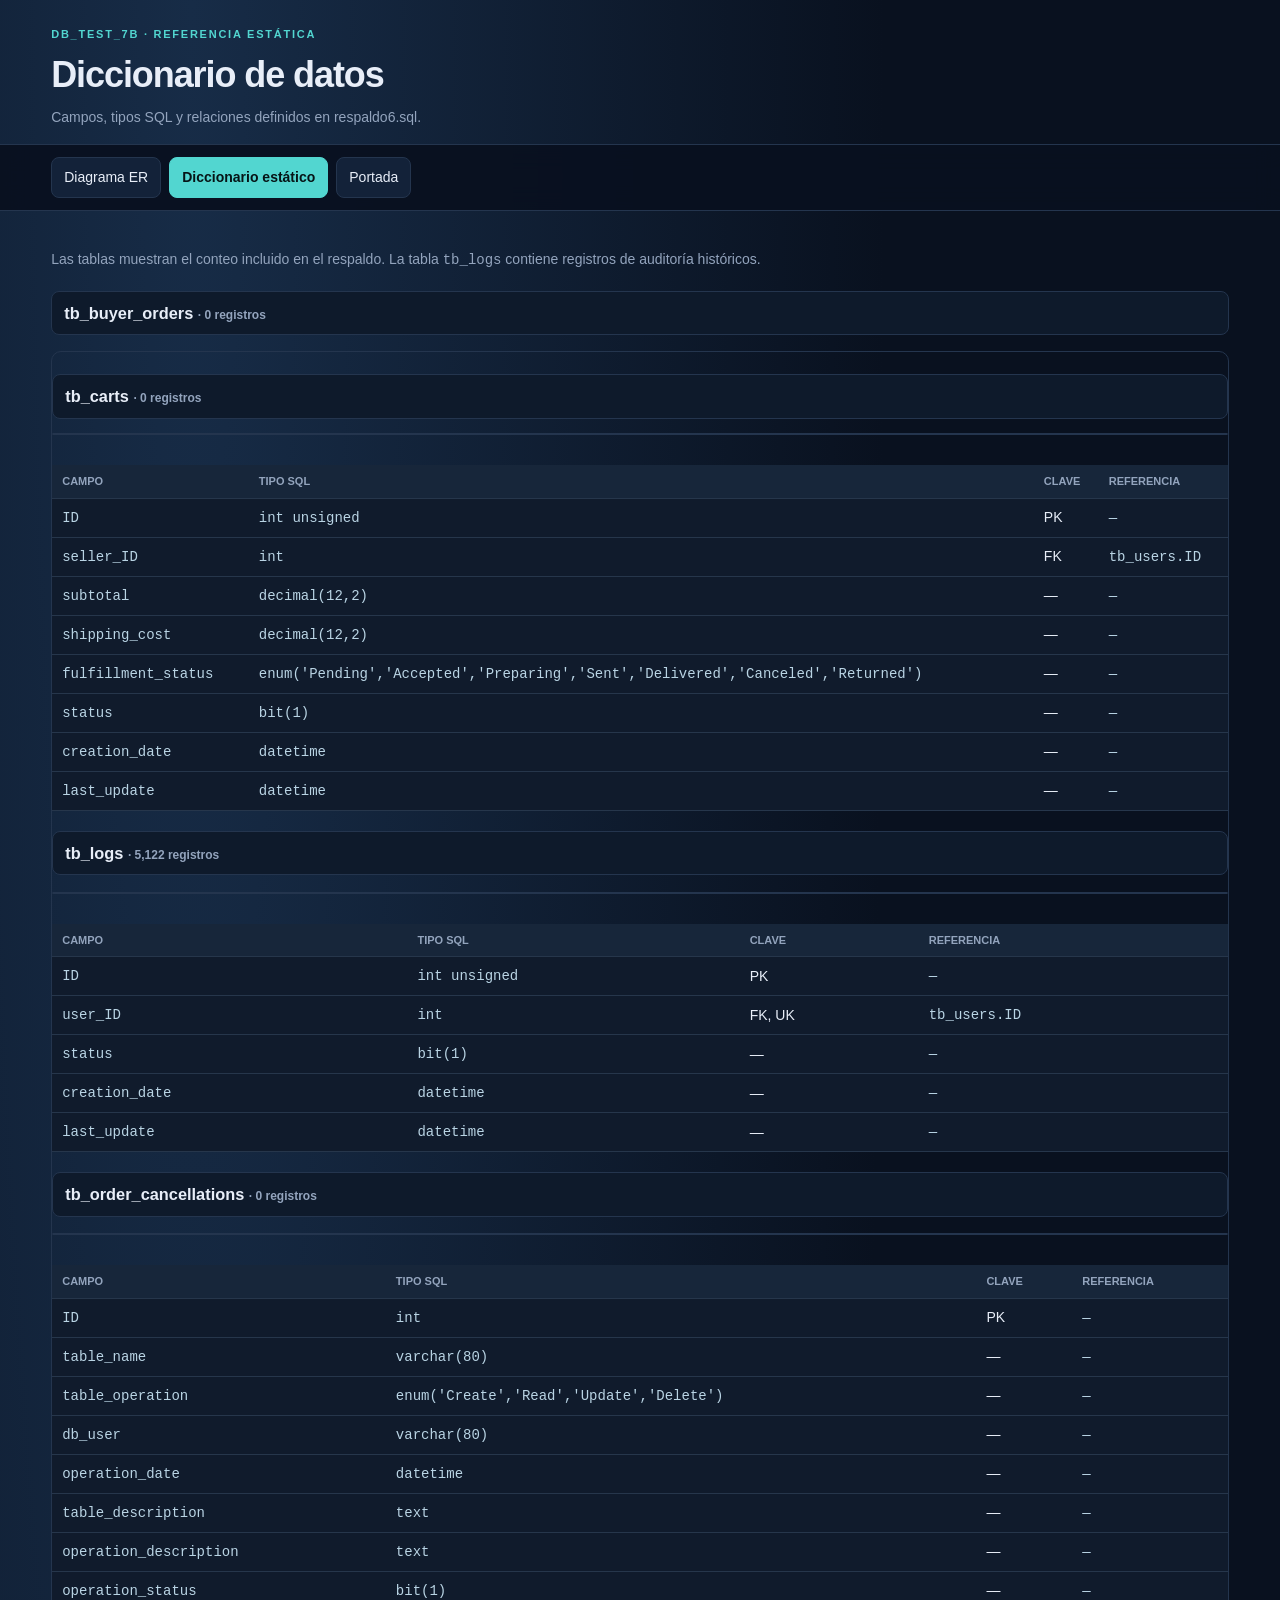
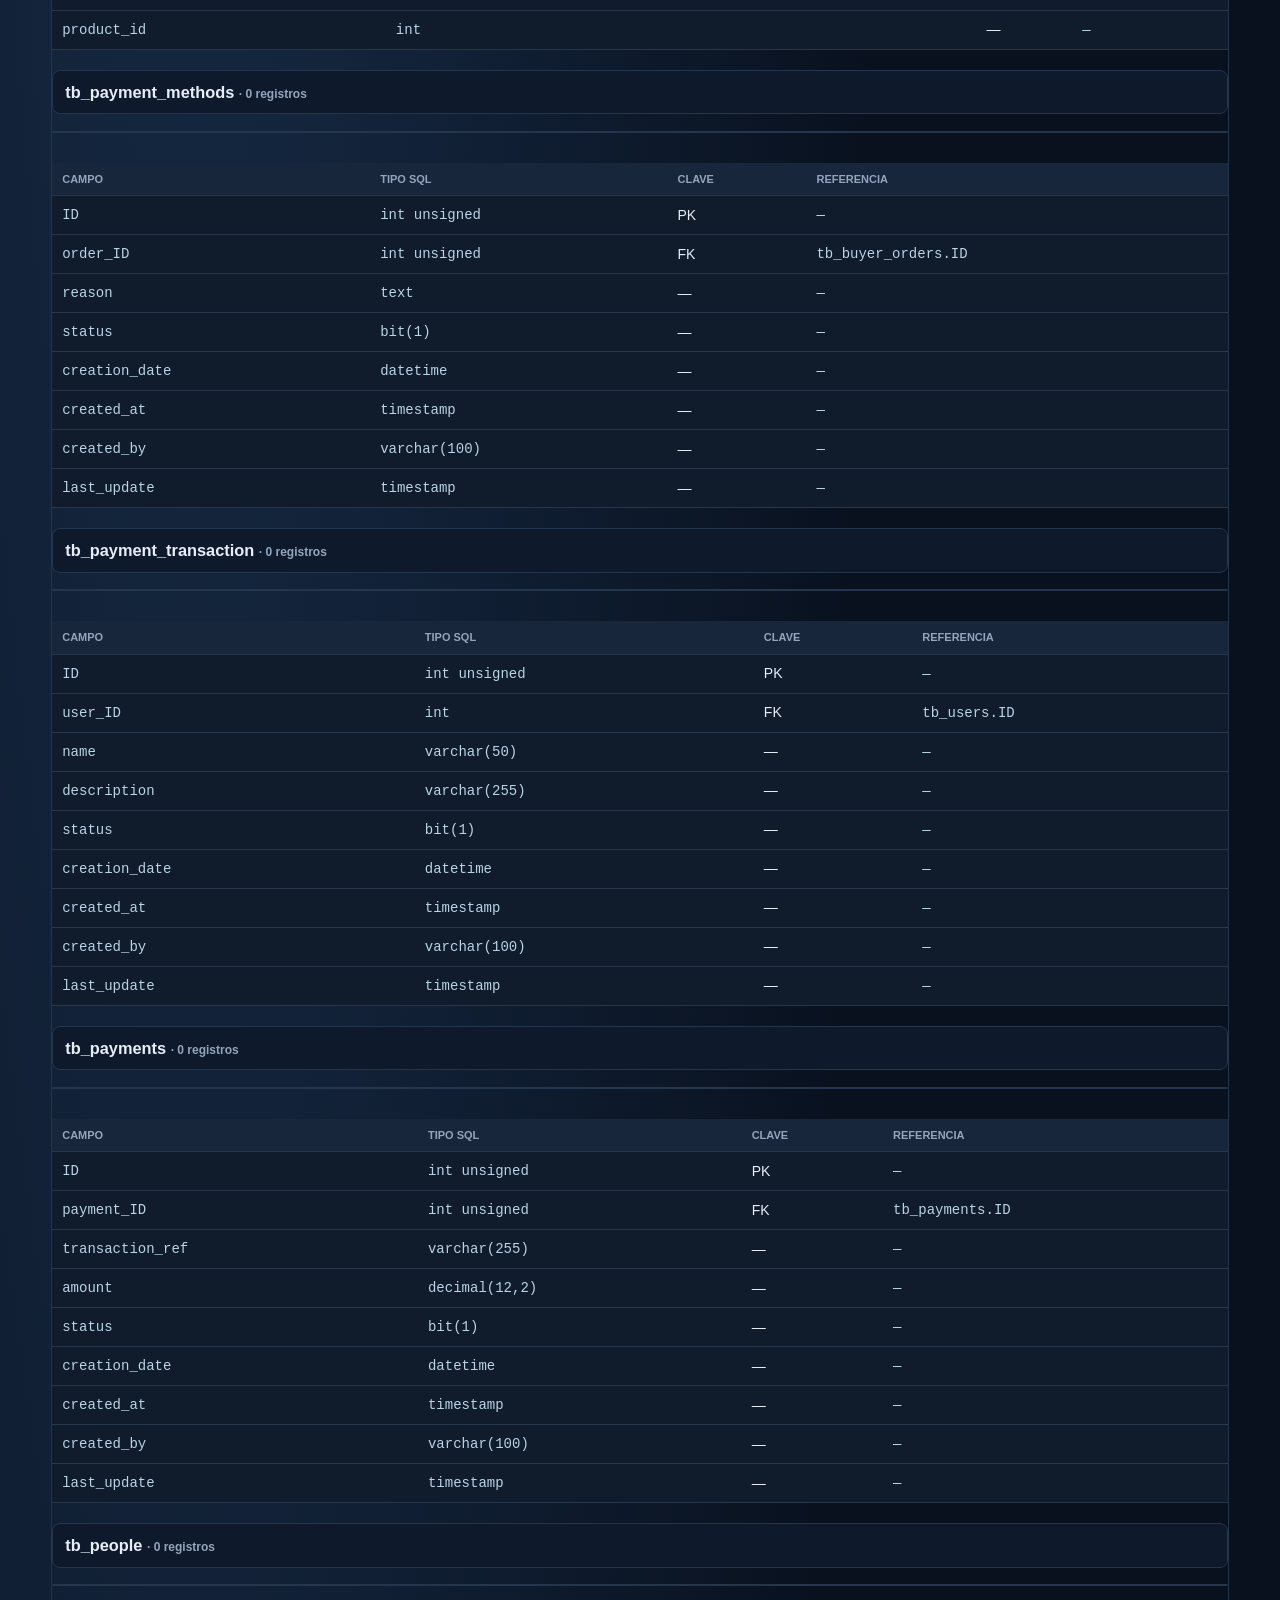
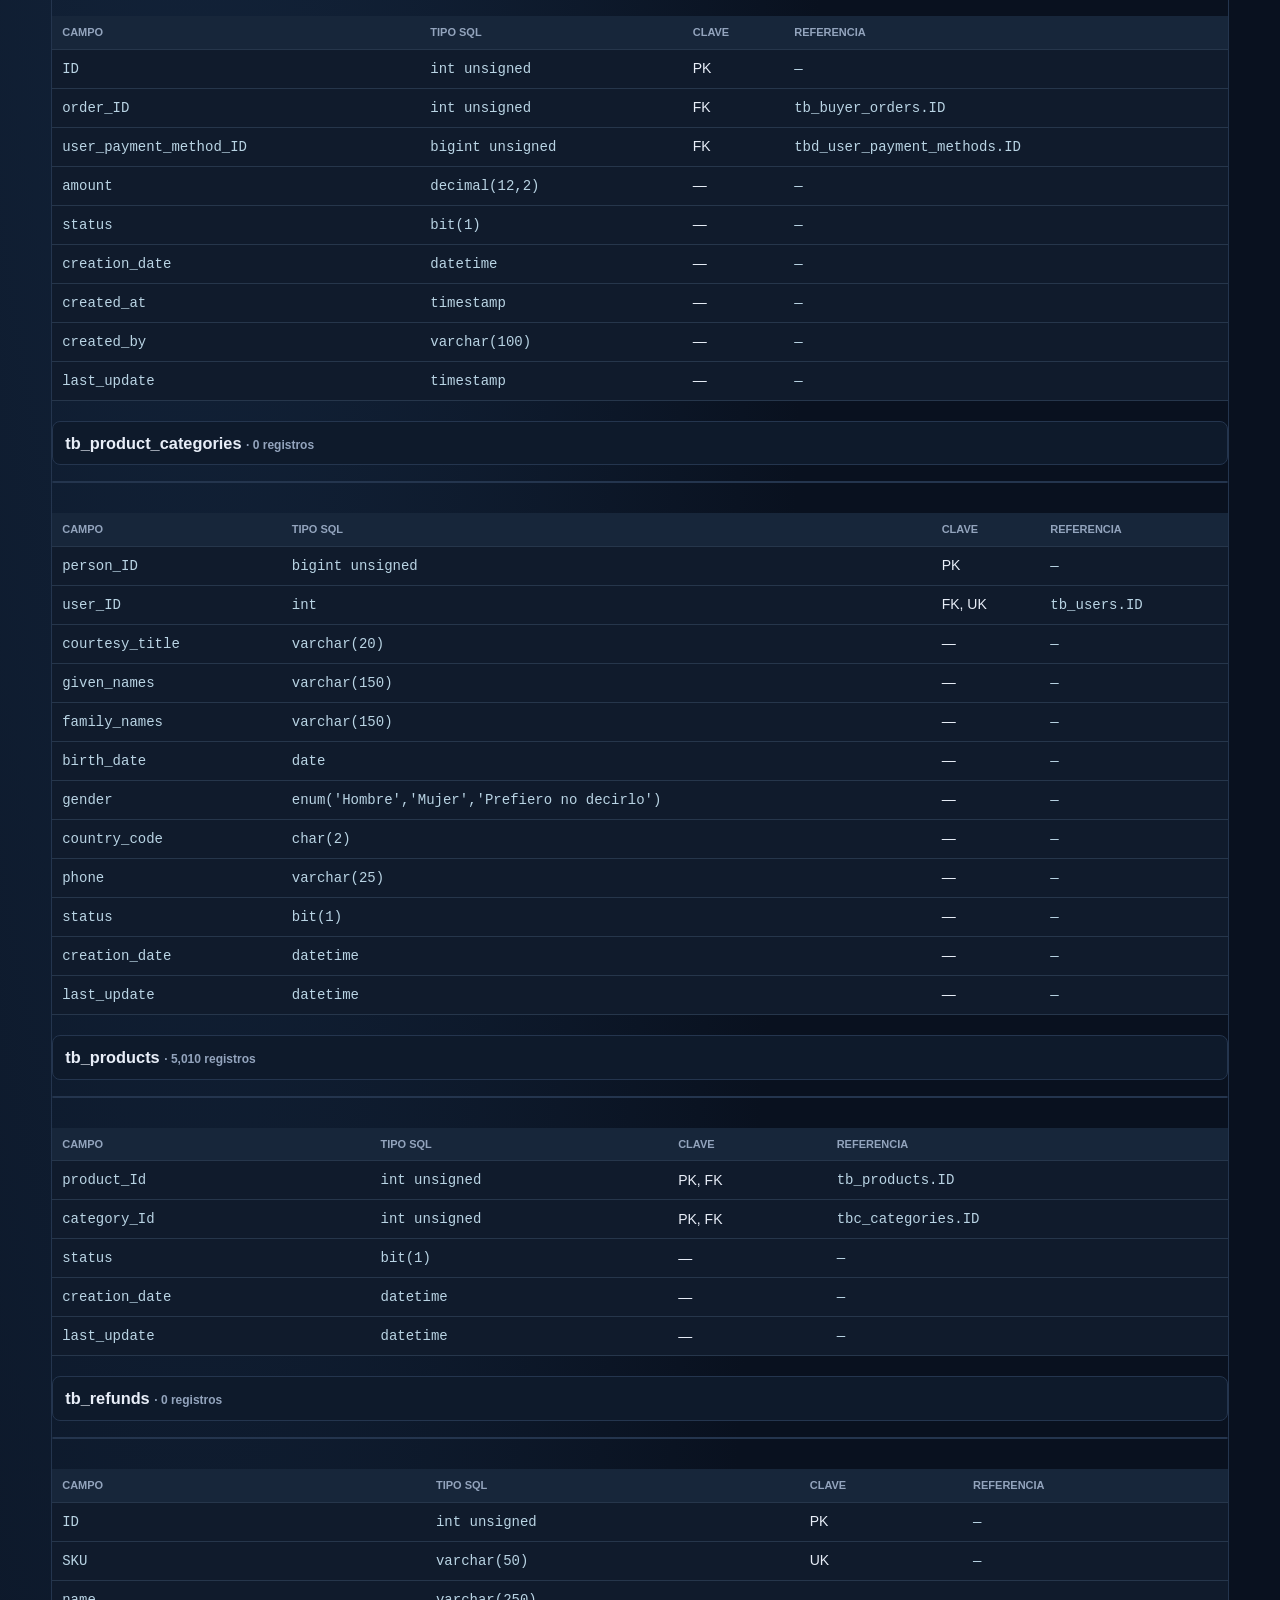
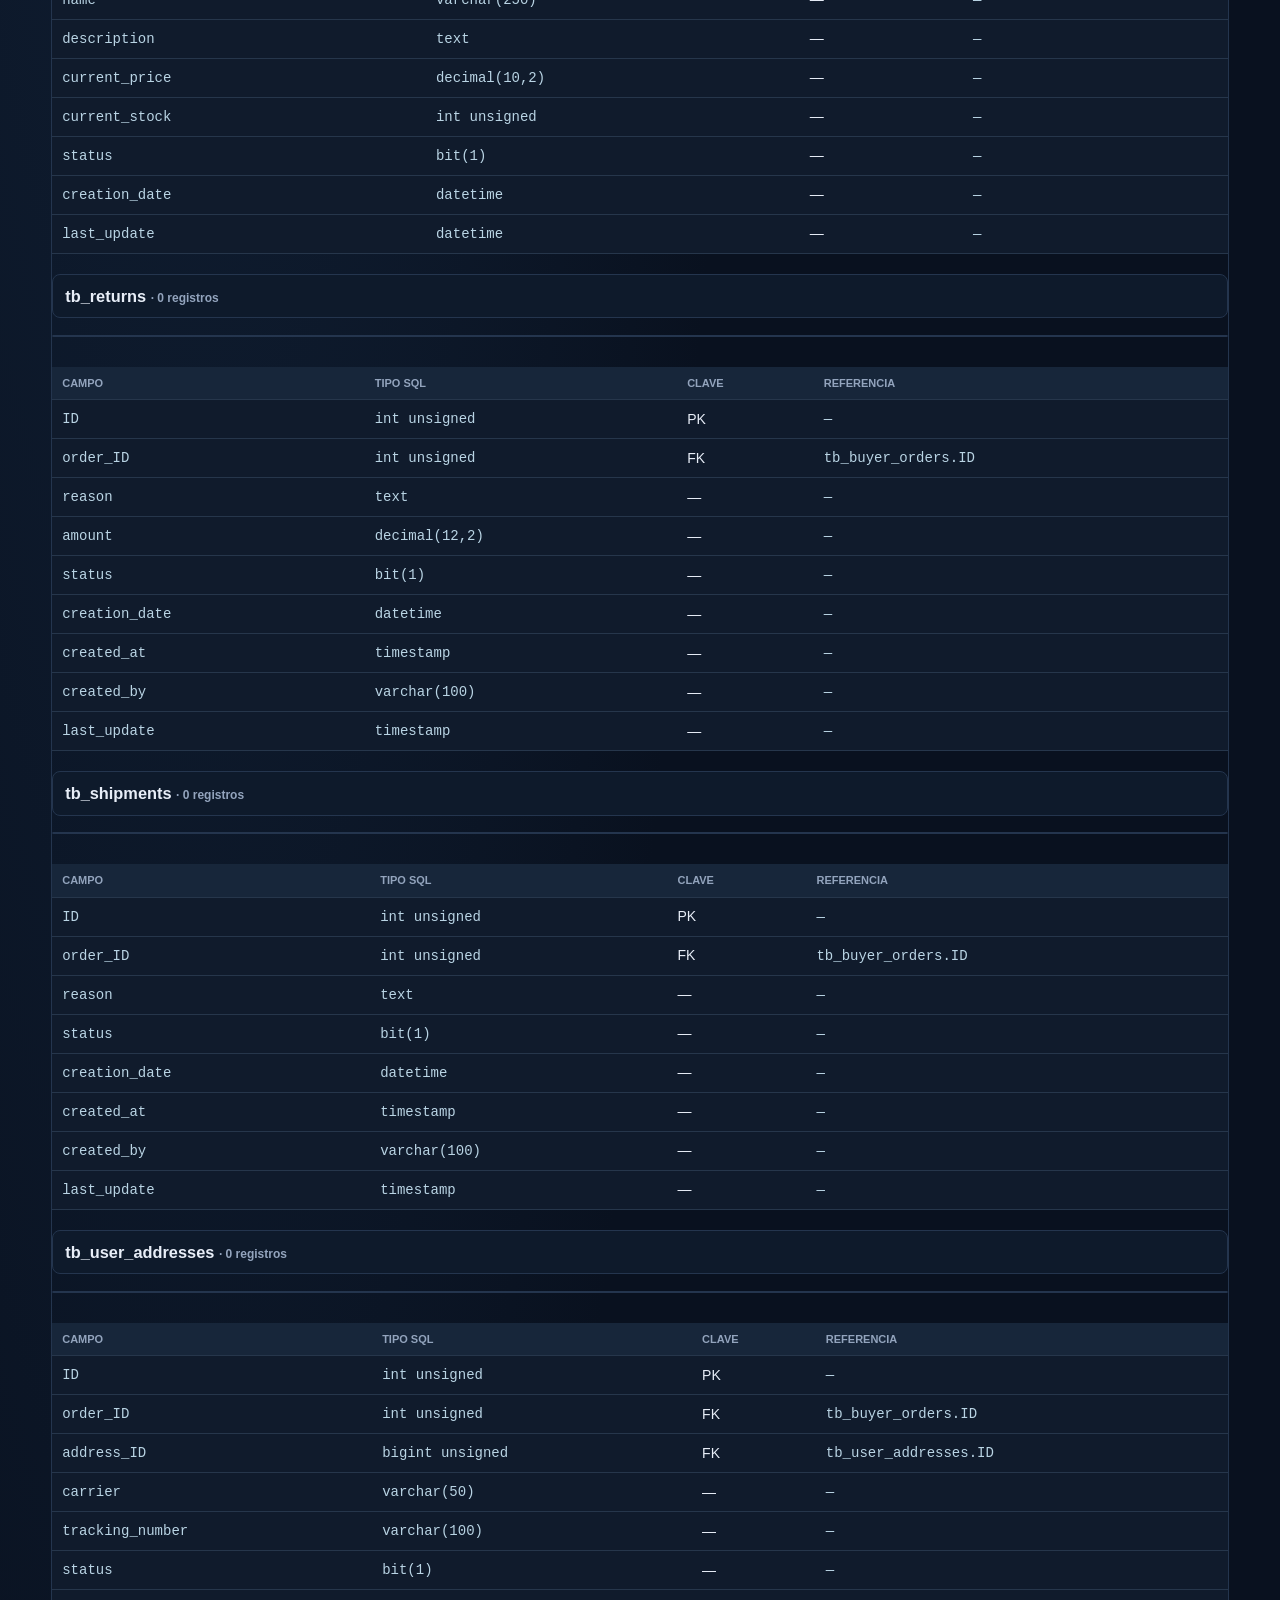
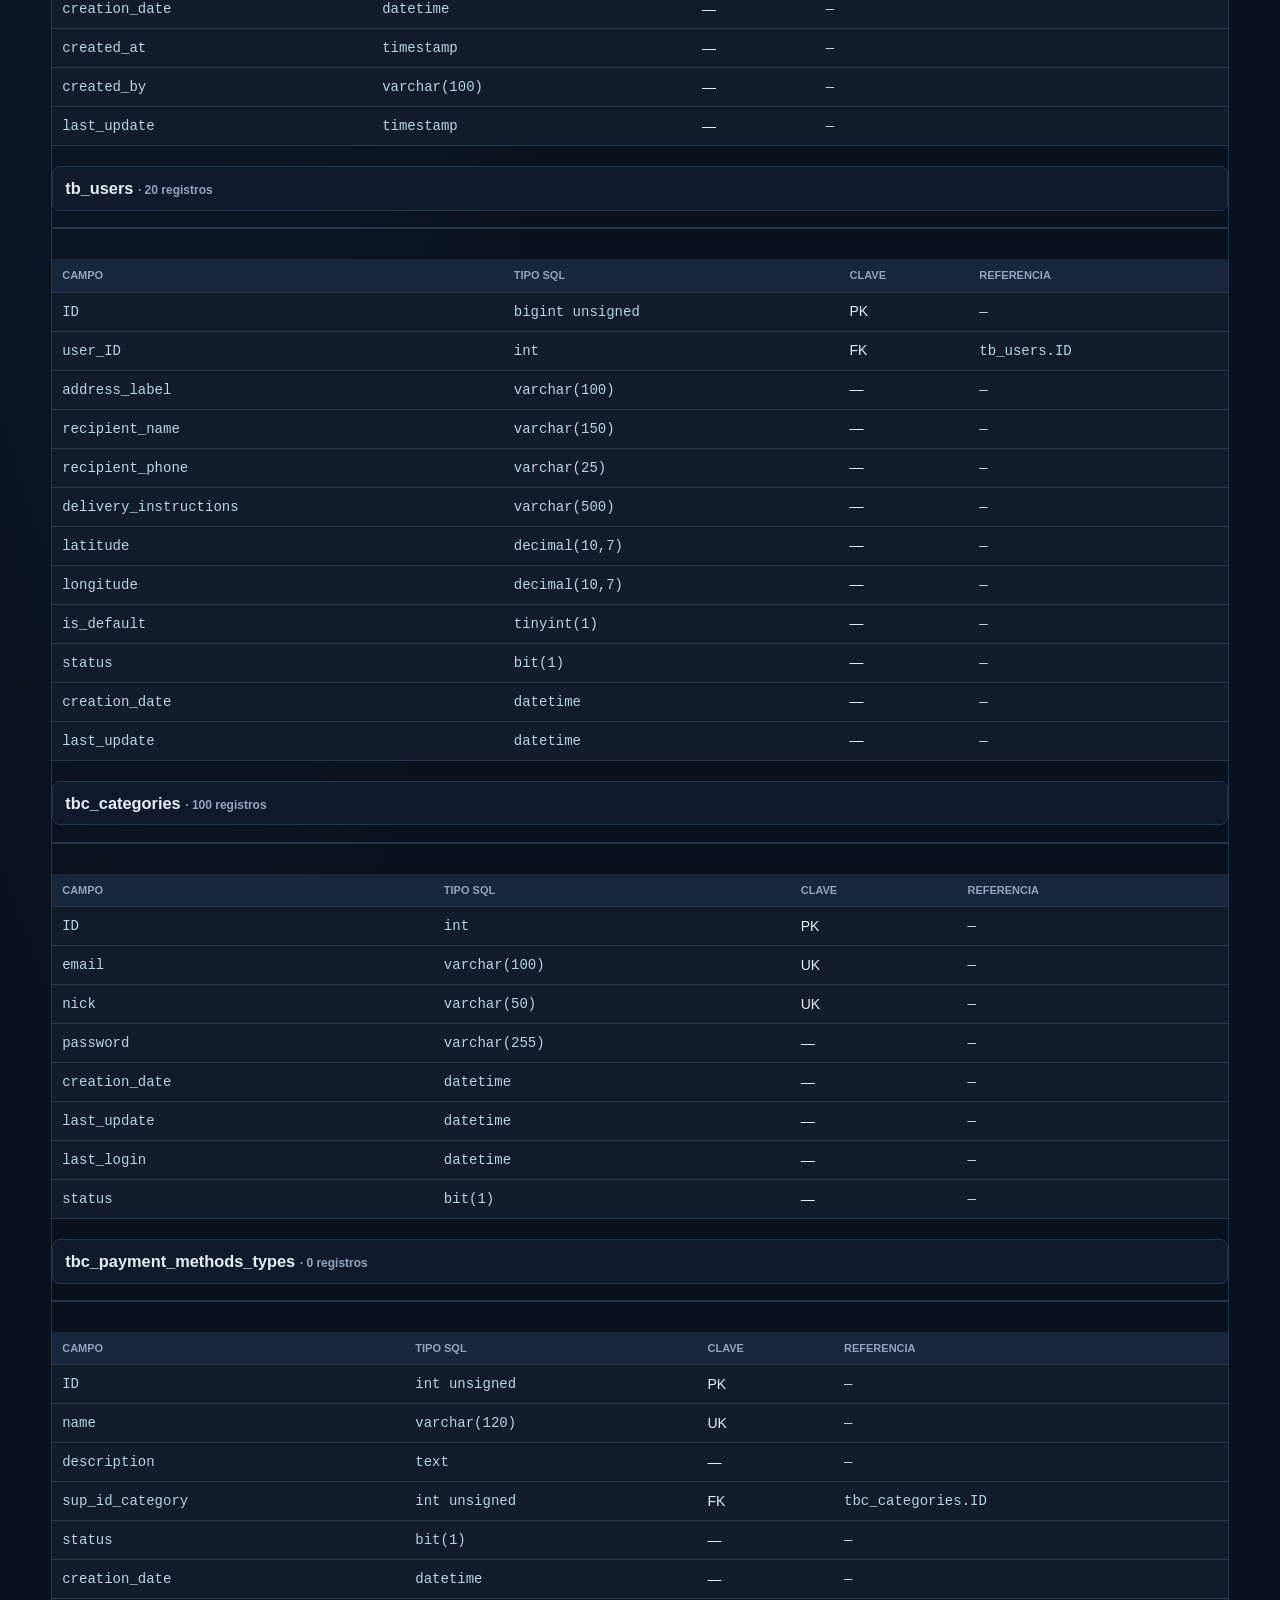
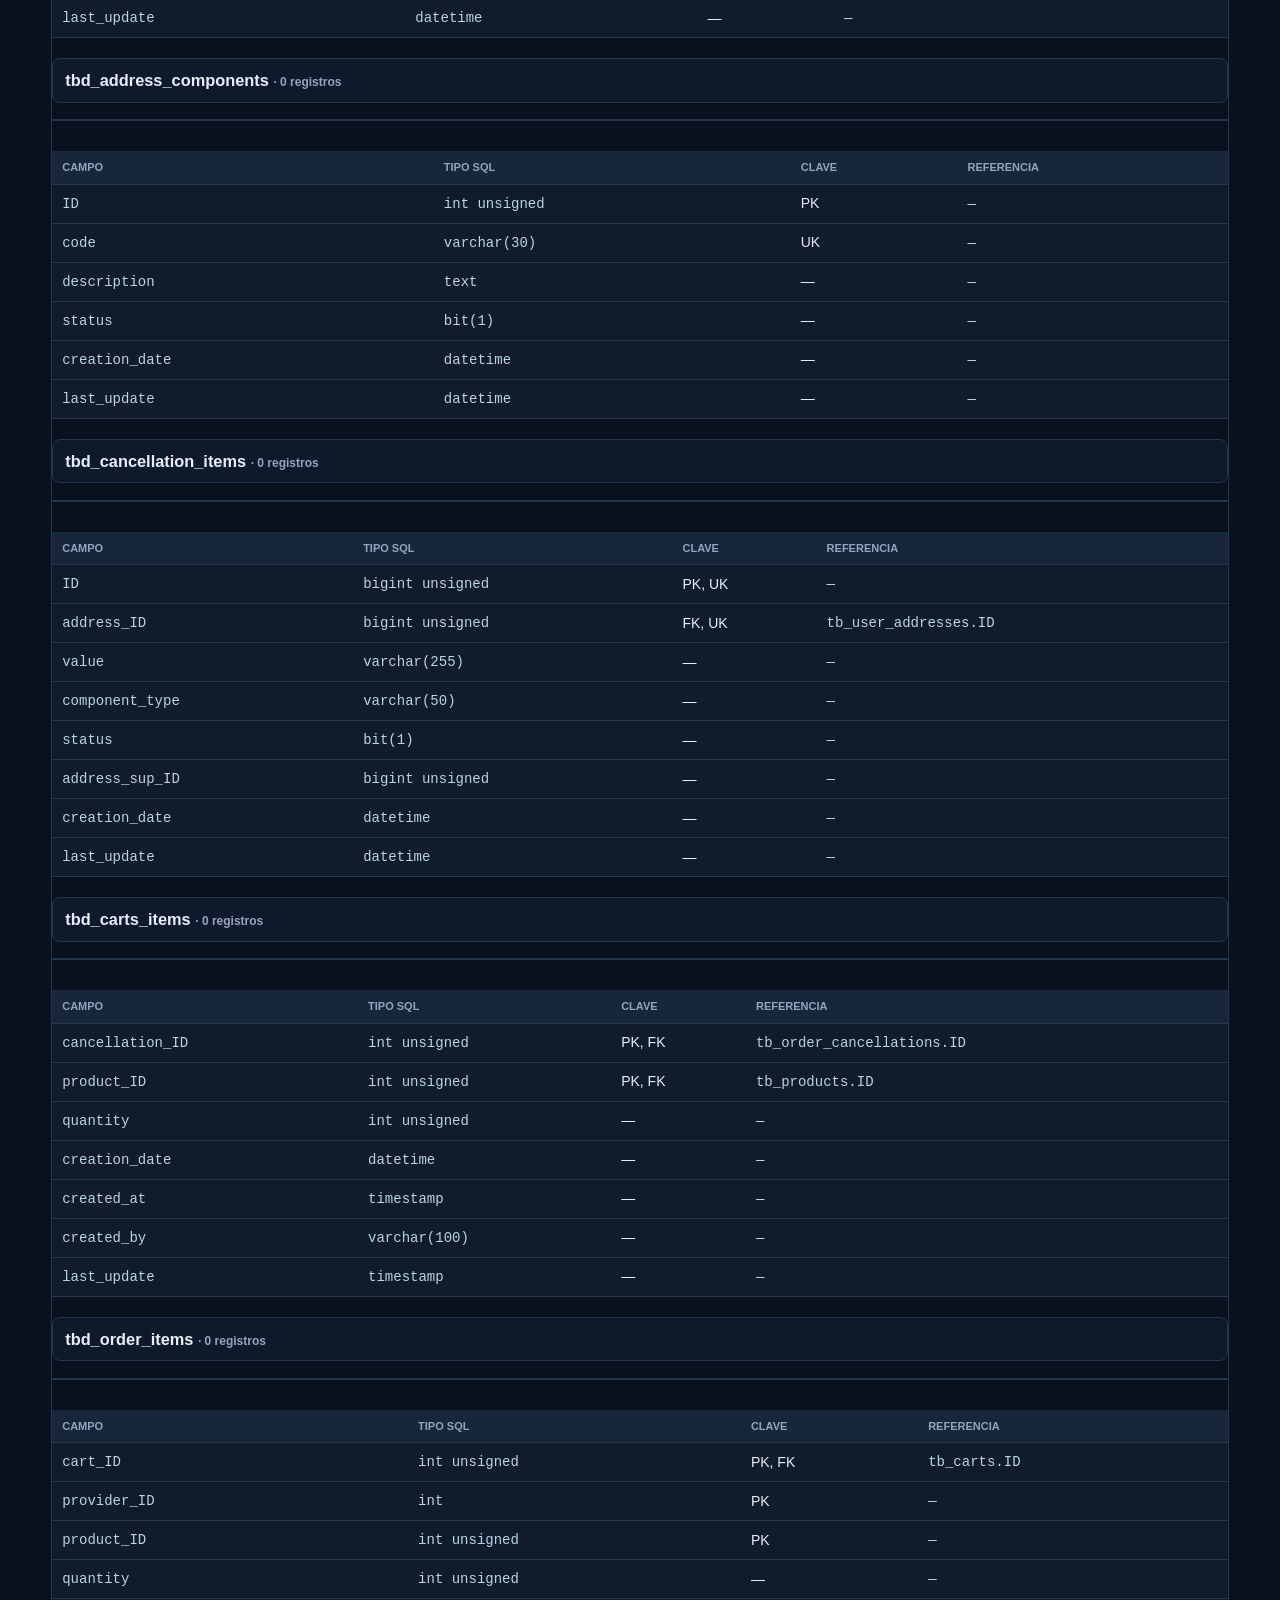
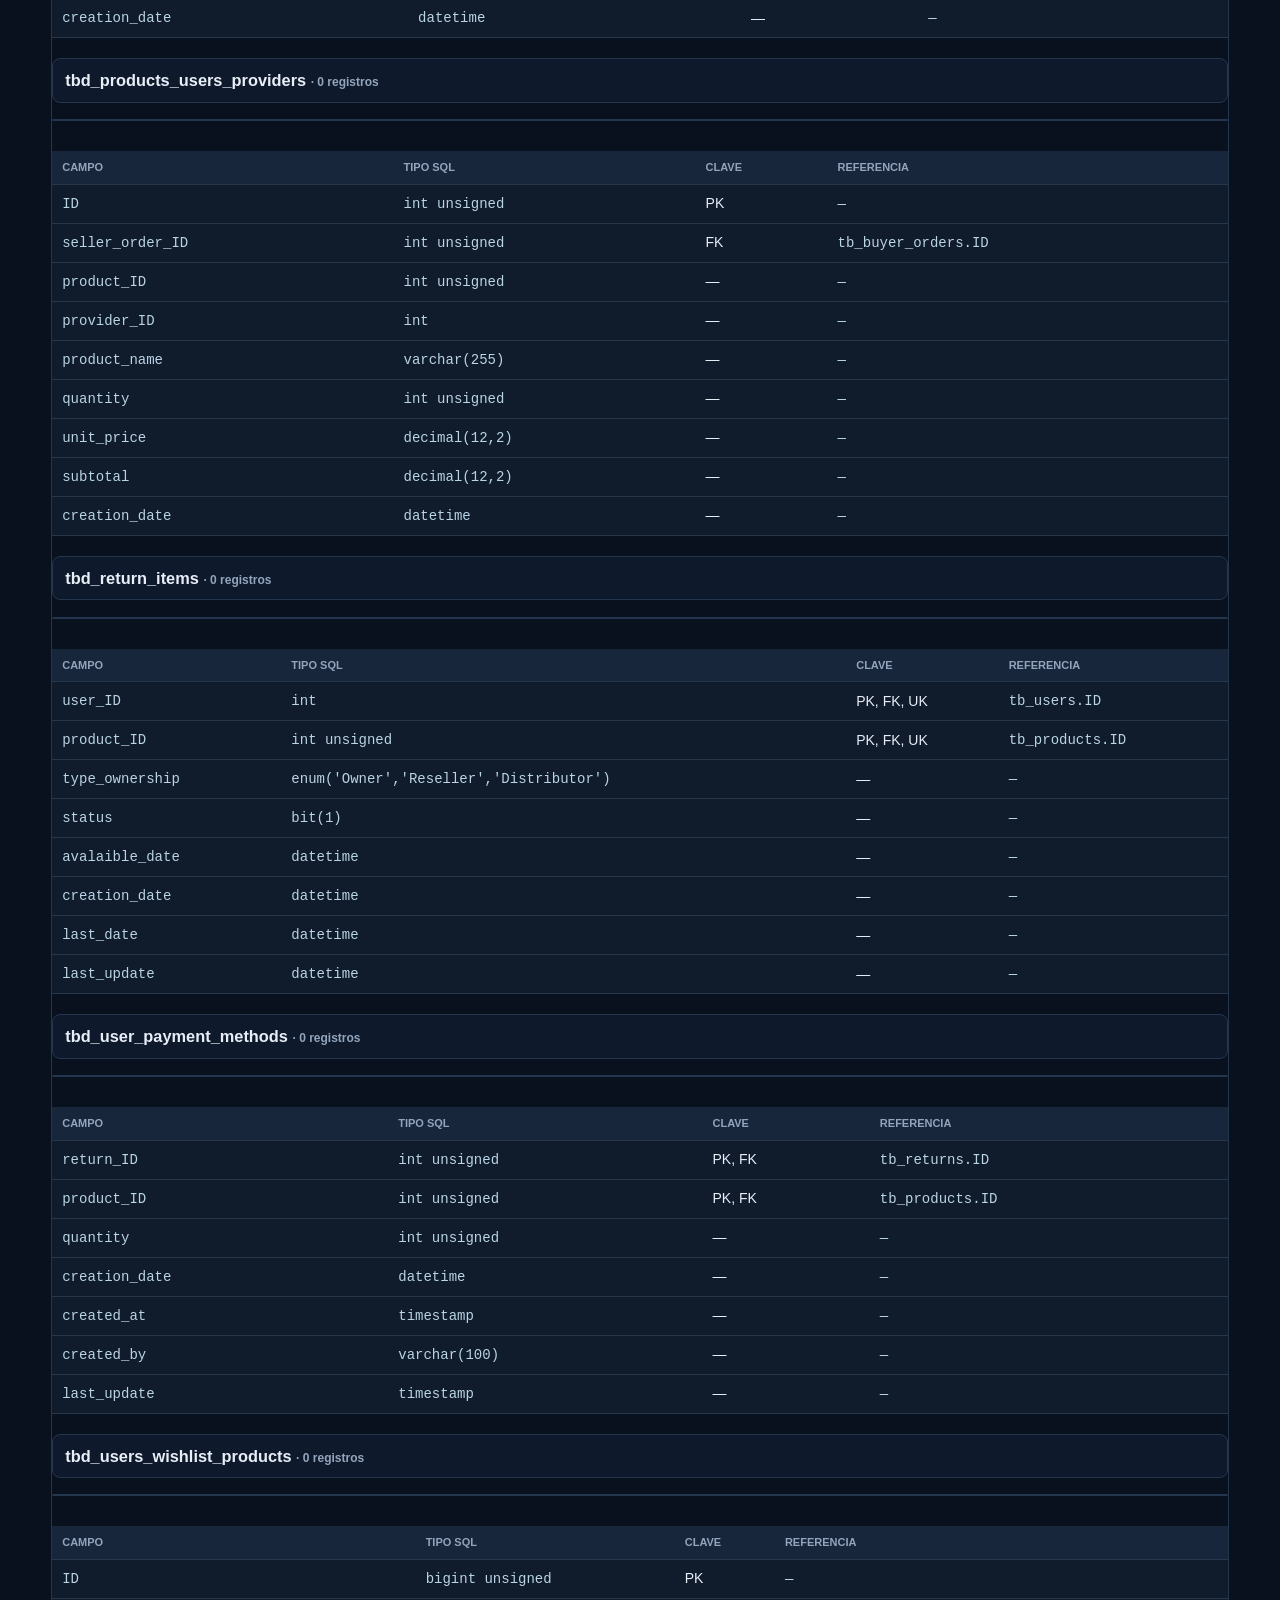
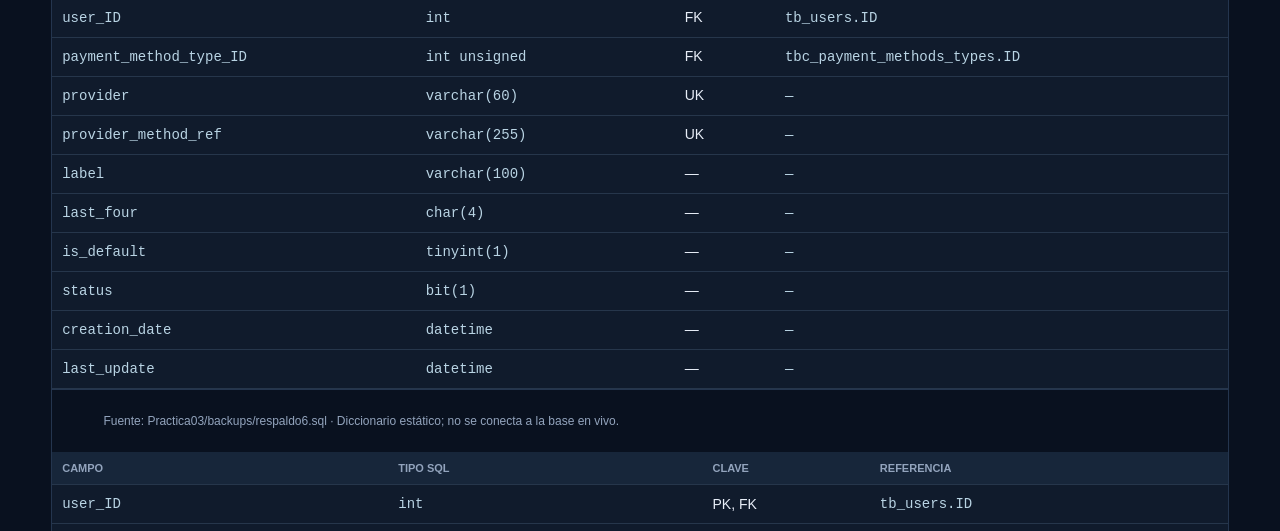
==== Practica03/diagrama/diccionario/index.html @ 6f722c95 "Update Actualizacion de la practica con la creacion del diagrama entidad relacion y el diccionario d" ====
<!doctype html><html lang="es"><head><meta charset="utf-8"><meta name="viewport" content="width=device-width,initial-scale=1"><title>Diccionario de datos · db_test_7b</title><link rel="stylesheet" href="../assets/css/main.css"></head><body><header class="top"><div class="eyebrow">db_test_7b · Referencia estática</div><h1>Diccionario de datos</h1><div class="subtitle">Campos, tipos SQL y relaciones definidos en respaldo6.sql.</div></header><nav class="bar"><a href="../erd/">Diagrama ER</a><a class="selected" href="./">Diccionario estático</a><a href="../">Portada</a></nav><main class="dictionary"><p>Las tablas muestran el conteo incluido en el respaldo. La tabla <code>tb_logs</code> contiene registros de auditoría históricos.</p><section class="group" id="tb_buyer_orders"><h3>tb_buyer_orders <span class="hint">· 0 registros</span></h3><div class="tablewrap"><table><thead><tr><th>Campo</th><th>Tipo SQL</th><th>Clave</th><th>Referencia</th></tr></thead><tbody><tr><td><code>ID</code></td><td><code>int unsigned</code></td><td>PK</td><td><code>—</code></td></tr> <tr><td><code>seller_ID</code></td><td><code>int</code></td><td>FK</td><td><code>tb_users.ID</code></td></tr> <tr><td><code>subtotal</code></td><td><code>decimal(12,2)</code></td><td>—</td><td><code>—</code></td></tr> <tr><td><code>shipping_cost</code></td><td><code>decimal(12,2)</code></td><td>—</td><td><code>—</code></td></tr> <tr><td><code>fulfillment_status</code></td><td><code>enum(&#39;Pending&#39;,&#39;Accepted&#39;,&#39;Preparing&#39;,&#39;Sent&#39;,&#39;Delivered&#39;,&#39;Canceled&#39;,&#39;Returned&#39;)</code></td><td>—</td><td><code>—</code></td></tr> <tr><td><code>status</code></td><td><code>bit(1)</code></td><td>—</td><td><code>—</code></td></tr> <tr><td><code>creation_date</code></td><td><code>datetime</code></td><td>—</td><td><code>—</code></td></tr> <tr><td><code>last_update</code></td><td><code>datetime</code></td><td>—</td><td><code>—</code></td></tr>
<section class="group" id="tb_carts"><h3>tb_carts <span class="hint">· 0 registros</span></h3><div class="tablewrap"><table><thead><tr><th>Campo</th><th>Tipo SQL</th><th>Clave</th><th>Referencia</th></tr></thead><tbody><tr><td><code>ID</code></td><td><code>int unsigned</code></td><td>PK</td><td><code>—</code></td></tr> <tr><td><code>user_ID</code></td><td><code>int</code></td><td>FK, UK</td><td><code>tb_users.ID</code></td></tr> <tr><td><code>status</code></td><td><code>bit(1)</code></td><td>—</td><td><code>—</code></td></tr> <tr><td><code>creation_date</code></td><td><code>datetime</code></td><td>—</td><td><code>—</code></td></tr> <tr><td><code>last_update</code></td><td><code>datetime</code></td><td>—</td><td><code>—</code></td></tr>
<section class="group" id="tb_logs"><h3>tb_logs <span class="hint">· 5,122 registros</span></h3><div class="tablewrap"><table><thead><tr><th>Campo</th><th>Tipo SQL</th><th>Clave</th><th>Referencia</th></tr></thead><tbody><tr><td><code>ID</code></td><td><code>int</code></td><td>PK</td><td><code>—</code></td></tr> <tr><td><code>table_name</code></td><td><code>varchar(80)</code></td><td>—</td><td><code>—</code></td></tr> <tr><td><code>table_operation</code></td><td><code>enum(&#39;Create&#39;,&#39;Read&#39;,&#39;Update&#39;,&#39;Delete&#39;)</code></td><td>—</td><td><code>—</code></td></tr> <tr><td><code>db_user</code></td><td><code>varchar(80)</code></td><td>—</td><td><code>—</code></td></tr> <tr><td><code>operation_date</code></td><td><code>datetime</code></td><td>—</td><td><code>—</code></td></tr> <tr><td><code>table_description</code></td><td><code>text</code></td><td>—</td><td><code>—</code></td></tr> <tr><td><code>operation_description</code></td><td><code>text</code></td><td>—</td><td><code>—</code></td></tr> <tr><td><code>operation_status</code></td><td><code>bit(1)</code></td><td>—</td><td><code>—</code></td></tr> <tr><td><code>product_id</code></td><td><code>int</code></td><td>—</td><td><code>—</code></td></tr>
<section class="group" id="tb_order_cancellations"><h3>tb_order_cancellations <span class="hint">· 0 registros</span></h3><div class="tablewrap"><table><thead><tr><th>Campo</th><th>Tipo SQL</th><th>Clave</th><th>Referencia</th></tr></thead><tbody><tr><td><code>ID</code></td><td><code>int unsigned</code></td><td>PK</td><td><code>—</code></td></tr> <tr><td><code>order_ID</code></td><td><code>int unsigned</code></td><td>FK</td><td><code>tb_buyer_orders.ID</code></td></tr> <tr><td><code>reason</code></td><td><code>text</code></td><td>—</td><td><code>—</code></td></tr> <tr><td><code>status</code></td><td><code>bit(1)</code></td><td>—</td><td><code>—</code></td></tr> <tr><td><code>creation_date</code></td><td><code>datetime</code></td><td>—</td><td><code>—</code></td></tr> <tr><td><code>created_at</code></td><td><code>timestamp</code></td><td>—</td><td><code>—</code></td></tr> <tr><td><code>created_by</code></td><td><code>varchar(100)</code></td><td>—</td><td><code>—</code></td></tr> <tr><td><code>last_update</code></td><td><code>timestamp</code></td><td>—</td><td><code>—</code></td></tr>
<section class="group" id="tb_payment_methods"><h3>tb_payment_methods <span class="hint">· 0 registros</span></h3><div class="tablewrap"><table><thead><tr><th>Campo</th><th>Tipo SQL</th><th>Clave</th><th>Referencia</th></tr></thead><tbody><tr><td><code>ID</code></td><td><code>int unsigned</code></td><td>PK</td><td><code>—</code></td></tr> <tr><td><code>user_ID</code></td><td><code>int</code></td><td>FK</td><td><code>tb_users.ID</code></td></tr> <tr><td><code>name</code></td><td><code>varchar(50)</code></td><td>—</td><td><code>—</code></td></tr> <tr><td><code>description</code></td><td><code>varchar(255)</code></td><td>—</td><td><code>—</code></td></tr> <tr><td><code>status</code></td><td><code>bit(1)</code></td><td>—</td><td><code>—</code></td></tr> <tr><td><code>creation_date</code></td><td><code>datetime</code></td><td>—</td><td><code>—</code></td></tr> <tr><td><code>created_at</code></td><td><code>timestamp</code></td><td>—</td><td><code>—</code></td></tr> <tr><td><code>created_by</code></td><td><code>varchar(100)</code></td><td>—</td><td><code>—</code></td></tr> <tr><td><code>last_update</code></td><td><code>timestamp</code></td><td>—</td><td><code>—</code></td></tr>
<section class="group" id="tb_payment_transaction"><h3>tb_payment_transaction <span class="hint">· 0 registros</span></h3><div class="tablewrap"><table><thead><tr><th>Campo</th><th>Tipo SQL</th><th>Clave</th><th>Referencia</th></tr></thead><tbody><tr><td><code>ID</code></td><td><code>int unsigned</code></td><td>PK</td><td><code>—</code></td></tr> <tr><td><code>payment_ID</code></td><td><code>int unsigned</code></td><td>FK</td><td><code>tb_payments.ID</code></td></tr> <tr><td><code>transaction_ref</code></td><td><code>varchar(255)</code></td><td>—</td><td><code>—</code></td></tr> <tr><td><code>amount</code></td><td><code>decimal(12,2)</code></td><td>—</td><td><code>—</code></td></tr> <tr><td><code>status</code></td><td><code>bit(1)</code></td><td>—</td><td><code>—</code></td></tr> <tr><td><code>creation_date</code></td><td><code>datetime</code></td><td>—</td><td><code>—</code></td></tr> <tr><td><code>created_at</code></td><td><code>timestamp</code></td><td>—</td><td><code>—</code></td></tr> <tr><td><code>created_by</code></td><td><code>varchar(100)</code></td><td>—</td><td><code>—</code></td></tr> <tr><td><code>last_update</code></td><td><code>timestamp</code></td><td>—</td><td><code>—</code></td></tr>
<section class="group" id="tb_payments"><h3>tb_payments <span class="hint">· 0 registros</span></h3><div class="tablewrap"><table><thead><tr><th>Campo</th><th>Tipo SQL</th><th>Clave</th><th>Referencia</th></tr></thead><tbody><tr><td><code>ID</code></td><td><code>int unsigned</code></td><td>PK</td><td><code>—</code></td></tr> <tr><td><code>order_ID</code></td><td><code>int unsigned</code></td><td>FK</td><td><code>tb_buyer_orders.ID</code></td></tr> <tr><td><code>user_payment_method_ID</code></td><td><code>bigint unsigned</code></td><td>FK</td><td><code>tbd_user_payment_methods.ID</code></td></tr> <tr><td><code>amount</code></td><td><code>decimal(12,2)</code></td><td>—</td><td><code>—</code></td></tr> <tr><td><code>status</code></td><td><code>bit(1)</code></td><td>—</td><td><code>—</code></td></tr> <tr><td><code>creation_date</code></td><td><code>datetime</code></td><td>—</td><td><code>—</code></td></tr> <tr><td><code>created_at</code></td><td><code>timestamp</code></td><td>—</td><td><code>—</code></td></tr> <tr><td><code>created_by</code></td><td><code>varchar(100)</code></td><td>—</td><td><code>—</code></td></tr> <tr><td><code>last_update</code></td><td><code>timestamp</code></td><td>—</td><td><code>—</code></td></tr>
<section class="group" id="tb_people"><h3>tb_people <span class="hint">· 0 registros</span></h3><div class="tablewrap"><table><thead><tr><th>Campo</th><th>Tipo SQL</th><th>Clave</th><th>Referencia</th></tr></thead><tbody><tr><td><code>person_ID</code></td><td><code>bigint unsigned</code></td><td>PK</td><td><code>—</code></td></tr> <tr><td><code>user_ID</code></td><td><code>int</code></td><td>FK, UK</td><td><code>tb_users.ID</code></td></tr> <tr><td><code>courtesy_title</code></td><td><code>varchar(20)</code></td><td>—</td><td><code>—</code></td></tr> <tr><td><code>given_names</code></td><td><code>varchar(150)</code></td><td>—</td><td><code>—</code></td></tr> <tr><td><code>family_names</code></td><td><code>varchar(150)</code></td><td>—</td><td><code>—</code></td></tr> <tr><td><code>birth_date</code></td><td><code>date</code></td><td>—</td><td><code>—</code></td></tr> <tr><td><code>gender</code></td><td><code>enum(&#39;Hombre&#39;,&#39;Mujer&#39;,&#39;Prefiero no decirlo&#39;)</code></td><td>—</td><td><code>—</code></td></tr> <tr><td><code>country_code</code></td><td><code>char(2)</code></td><td>—</td><td><code>—</code></td></tr> <tr><td><code>phone</code></td><td><code>varchar(25)</code></td><td>—</td><td><code>—</code></td></tr> <tr><td><code>status</code></td><td><code>bit(1)</code></td><td>—</td><td><code>—</code></td></tr> <tr><td><code>creation_date</code></td><td><code>datetime</code></td><td>—</td><td><code>—</code></td></tr> <tr><td><code>last_update</code></td><td><code>datetime</code></td><td>—</td><td><code>—</code></td></tr>
<section class="group" id="tb_product_categories"><h3>tb_product_categories <span class="hint">· 0 registros</span></h3><div class="tablewrap"><table><thead><tr><th>Campo</th><th>Tipo SQL</th><th>Clave</th><th>Referencia</th></tr></thead><tbody><tr><td><code>product_Id</code></td><td><code>int unsigned</code></td><td>PK, FK</td><td><code>tb_products.ID</code></td></tr> <tr><td><code>category_Id</code></td><td><code>int unsigned</code></td><td>PK, FK</td><td><code>tbc_categories.ID</code></td></tr> <tr><td><code>status</code></td><td><code>bit(1)</code></td><td>—</td><td><code>—</code></td></tr> <tr><td><code>creation_date</code></td><td><code>datetime</code></td><td>—</td><td><code>—</code></td></tr> <tr><td><code>last_update</code></td><td><code>datetime</code></td><td>—</td><td><code>—</code></td></tr>
<section class="group" id="tb_products"><h3>tb_products <span class="hint">· 5,010 registros</span></h3><div class="tablewrap"><table><thead><tr><th>Campo</th><th>Tipo SQL</th><th>Clave</th><th>Referencia</th></tr></thead><tbody><tr><td><code>ID</code></td><td><code>int unsigned</code></td><td>PK</td><td><code>—</code></td></tr> <tr><td><code>SKU</code></td><td><code>varchar(50)</code></td><td>UK</td><td><code>—</code></td></tr> <tr><td><code>name</code></td><td><code>varchar(250)</code></td><td>—</td><td><code>—</code></td></tr> <tr><td><code>description</code></td><td><code>text</code></td><td>—</td><td><code>—</code></td></tr> <tr><td><code>current_price</code></td><td><code>decimal(10,2)</code></td><td>—</td><td><code>—</code></td></tr> <tr><td><code>current_stock</code></td><td><code>int unsigned</code></td><td>—</td><td><code>—</code></td></tr> <tr><td><code>status</code></td><td><code>bit(1)</code></td><td>—</td><td><code>—</code></td></tr> <tr><td><code>creation_date</code></td><td><code>datetime</code></td><td>—</td><td><code>—</code></td></tr> <tr><td><code>last_update</code></td><td><code>datetime</code></td><td>—</td><td><code>—</code></td></tr>
<section class="group" id="tb_refunds"><h3>tb_refunds <span class="hint">· 0 registros</span></h3><div class="tablewrap"><table><thead><tr><th>Campo</th><th>Tipo SQL</th><th>Clave</th><th>Referencia</th></tr></thead><tbody><tr><td><code>ID</code></td><td><code>int unsigned</code></td><td>PK</td><td><code>—</code></td></tr> <tr><td><code>order_ID</code></td><td><code>int unsigned</code></td><td>FK</td><td><code>tb_buyer_orders.ID</code></td></tr> <tr><td><code>reason</code></td><td><code>text</code></td><td>—</td><td><code>—</code></td></tr> <tr><td><code>amount</code></td><td><code>decimal(12,2)</code></td><td>—</td><td><code>—</code></td></tr> <tr><td><code>status</code></td><td><code>bit(1)</code></td><td>—</td><td><code>—</code></td></tr> <tr><td><code>creation_date</code></td><td><code>datetime</code></td><td>—</td><td><code>—</code></td></tr> <tr><td><code>created_at</code></td><td><code>timestamp</code></td><td>—</td><td><code>—</code></td></tr> <tr><td><code>created_by</code></td><td><code>varchar(100)</code></td><td>—</td><td><code>—</code></td></tr> <tr><td><code>last_update</code></td><td><code>timestamp</code></td><td>—</td><td><code>—</code></td></tr>
<section class="group" id="tb_returns"><h3>tb_returns <span class="hint">· 0 registros</span></h3><div class="tablewrap"><table><thead><tr><th>Campo</th><th>Tipo SQL</th><th>Clave</th><th>Referencia</th></tr></thead><tbody><tr><td><code>ID</code></td><td><code>int unsigned</code></td><td>PK</td><td><code>—</code></td></tr> <tr><td><code>order_ID</code></td><td><code>int unsigned</code></td><td>FK</td><td><code>tb_buyer_orders.ID</code></td></tr> <tr><td><code>reason</code></td><td><code>text</code></td><td>—</td><td><code>—</code></td></tr> <tr><td><code>status</code></td><td><code>bit(1)</code></td><td>—</td><td><code>—</code></td></tr> <tr><td><code>creation_date</code></td><td><code>datetime</code></td><td>—</td><td><code>—</code></td></tr> <tr><td><code>created_at</code></td><td><code>timestamp</code></td><td>—</td><td><code>—</code></td></tr> <tr><td><code>created_by</code></td><td><code>varchar(100)</code></td><td>—</td><td><code>—</code></td></tr> <tr><td><code>last_update</code></td><td><code>timestamp</code></td><td>—</td><td><code>—</code></td></tr>
<section class="group" id="tb_shipments"><h3>tb_shipments <span class="hint">· 0 registros</span></h3><div class="tablewrap"><table><thead><tr><th>Campo</th><th>Tipo SQL</th><th>Clave</th><th>Referencia</th></tr></thead><tbody><tr><td><code>ID</code></td><td><code>int unsigned</code></td><td>PK</td><td><code>—</code></td></tr> <tr><td><code>order_ID</code></td><td><code>int unsigned</code></td><td>FK</td><td><code>tb_buyer_orders.ID</code></td></tr> <tr><td><code>address_ID</code></td><td><code>bigint unsigned</code></td><td>FK</td><td><code>tb_user_addresses.ID</code></td></tr> <tr><td><code>carrier</code></td><td><code>varchar(50)</code></td><td>—</td><td><code>—</code></td></tr> <tr><td><code>tracking_number</code></td><td><code>varchar(100)</code></td><td>—</td><td><code>—</code></td></tr> <tr><td><code>status</code></td><td><code>bit(1)</code></td><td>—</td><td><code>—</code></td></tr> <tr><td><code>creation_date</code></td><td><code>datetime</code></td><td>—</td><td><code>—</code></td></tr> <tr><td><code>created_at</code></td><td><code>timestamp</code></td><td>—</td><td><code>—</code></td></tr> <tr><td><code>created_by</code></td><td><code>varchar(100)</code></td><td>—</td><td><code>—</code></td></tr> <tr><td><code>last_update</code></td><td><code>timestamp</code></td><td>—</td><td><code>—</code></td></tr>
<section class="group" id="tb_user_addresses"><h3>tb_user_addresses <span class="hint">· 0 registros</span></h3><div class="tablewrap"><table><thead><tr><th>Campo</th><th>Tipo SQL</th><th>Clave</th><th>Referencia</th></tr></thead><tbody><tr><td><code>ID</code></td><td><code>bigint unsigned</code></td><td>PK</td><td><code>—</code></td></tr> <tr><td><code>user_ID</code></td><td><code>int</code></td><td>FK</td><td><code>tb_users.ID</code></td></tr> <tr><td><code>address_label</code></td><td><code>varchar(100)</code></td><td>—</td><td><code>—</code></td></tr> <tr><td><code>recipient_name</code></td><td><code>varchar(150)</code></td><td>—</td><td><code>—</code></td></tr> <tr><td><code>recipient_phone</code></td><td><code>varchar(25)</code></td><td>—</td><td><code>—</code></td></tr> <tr><td><code>delivery_instructions</code></td><td><code>varchar(500)</code></td><td>—</td><td><code>—</code></td></tr> <tr><td><code>latitude</code></td><td><code>decimal(10,7)</code></td><td>—</td><td><code>—</code></td></tr> <tr><td><code>longitude</code></td><td><code>decimal(10,7)</code></td><td>—</td><td><code>—</code></td></tr> <tr><td><code>is_default</code></td><td><code>tinyint(1)</code></td><td>—</td><td><code>—</code></td></tr> <tr><td><code>status</code></td><td><code>bit(1)</code></td><td>—</td><td><code>—</code></td></tr> <tr><td><code>creation_date</code></td><td><code>datetime</code></td><td>—</td><td><code>—</code></td></tr> <tr><td><code>last_update</code></td><td><code>datetime</code></td><td>—</td><td><code>—</code></td></tr>
<section class="group" id="tb_users"><h3>tb_users <span class="hint">· 20 registros</span></h3><div class="tablewrap"><table><thead><tr><th>Campo</th><th>Tipo SQL</th><th>Clave</th><th>Referencia</th></tr></thead><tbody><tr><td><code>ID</code></td><td><code>int</code></td><td>PK</td><td><code>—</code></td></tr> <tr><td><code>email</code></td><td><code>varchar(100)</code></td><td>UK</td><td><code>—</code></td></tr> <tr><td><code>nick</code></td><td><code>varchar(50)</code></td><td>UK</td><td><code>—</code></td></tr> <tr><td><code>password</code></td><td><code>varchar(255)</code></td><td>—</td><td><code>—</code></td></tr> <tr><td><code>creation_date</code></td><td><code>datetime</code></td><td>—</td><td><code>—</code></td></tr> <tr><td><code>last_update</code></td><td><code>datetime</code></td><td>—</td><td><code>—</code></td></tr> <tr><td><code>last_login</code></td><td><code>datetime</code></td><td>—</td><td><code>—</code></td></tr> <tr><td><code>status</code></td><td><code>bit(1)</code></td><td>—</td><td><code>—</code></td></tr>
<section class="group" id="tbc_categories"><h3>tbc_categories <span class="hint">· 100 registros</span></h3><div class="tablewrap"><table><thead><tr><th>Campo</th><th>Tipo SQL</th><th>Clave</th><th>Referencia</th></tr></thead><tbody><tr><td><code>ID</code></td><td><code>int unsigned</code></td><td>PK</td><td><code>—</code></td></tr> <tr><td><code>name</code></td><td><code>varchar(120)</code></td><td>UK</td><td><code>—</code></td></tr> <tr><td><code>description</code></td><td><code>text</code></td><td>—</td><td><code>—</code></td></tr> <tr><td><code>sup_id_category</code></td><td><code>int unsigned</code></td><td>FK</td><td><code>tbc_categories.ID</code></td></tr> <tr><td><code>status</code></td><td><code>bit(1)</code></td><td>—</td><td><code>—</code></td></tr> <tr><td><code>creation_date</code></td><td><code>datetime</code></td><td>—</td><td><code>—</code></td></tr> <tr><td><code>last_update</code></td><td><code>datetime</code></td><td>—</td><td><code>—</code></td></tr>
<section class="group" id="tbc_payment_methods_types"><h3>tbc_payment_methods_types <span class="hint">· 0 registros</span></h3><div class="tablewrap"><table><thead><tr><th>Campo</th><th>Tipo SQL</th><th>Clave</th><th>Referencia</th></tr></thead><tbody><tr><td><code>ID</code></td><td><code>int unsigned</code></td><td>PK</td><td><code>—</code></td></tr> <tr><td><code>code</code></td><td><code>varchar(30)</code></td><td>UK</td><td><code>—</code></td></tr> <tr><td><code>description</code></td><td><code>text</code></td><td>—</td><td><code>—</code></td></tr> <tr><td><code>status</code></td><td><code>bit(1)</code></td><td>—</td><td><code>—</code></td></tr> <tr><td><code>creation_date</code></td><td><code>datetime</code></td><td>—</td><td><code>—</code></td></tr> <tr><td><code>last_update</code></td><td><code>datetime</code></td><td>—</td><td><code>—</code></td></tr>
<section class="group" id="tbd_address_components"><h3>tbd_address_components <span class="hint">· 0 registros</span></h3><div class="tablewrap"><table><thead><tr><th>Campo</th><th>Tipo SQL</th><th>Clave</th><th>Referencia</th></tr></thead><tbody><tr><td><code>ID</code></td><td><code>bigint unsigned</code></td><td>PK, UK</td><td><code>—</code></td></tr> <tr><td><code>address_ID</code></td><td><code>bigint unsigned</code></td><td>FK, UK</td><td><code>tb_user_addresses.ID</code></td></tr> <tr><td><code>value</code></td><td><code>varchar(255)</code></td><td>—</td><td><code>—</code></td></tr> <tr><td><code>component_type</code></td><td><code>varchar(50)</code></td><td>—</td><td><code>—</code></td></tr> <tr><td><code>status</code></td><td><code>bit(1)</code></td><td>—</td><td><code>—</code></td></tr> <tr><td><code>address_sup_ID</code></td><td><code>bigint unsigned</code></td><td>—</td><td><code>—</code></td></tr> <tr><td><code>creation_date</code></td><td><code>datetime</code></td><td>—</td><td><code>—</code></td></tr> <tr><td><code>last_update</code></td><td><code>datetime</code></td><td>—</td><td><code>—</code></td></tr>
<section class="group" id="tbd_cancellation_items"><h3>tbd_cancellation_items <span class="hint">· 0 registros</span></h3><div class="tablewrap"><table><thead><tr><th>Campo</th><th>Tipo SQL</th><th>Clave</th><th>Referencia</th></tr></thead><tbody><tr><td><code>cancellation_ID</code></td><td><code>int unsigned</code></td><td>PK, FK</td><td><code>tb_order_cancellations.ID</code></td></tr> <tr><td><code>product_ID</code></td><td><code>int unsigned</code></td><td>PK, FK</td><td><code>tb_products.ID</code></td></tr> <tr><td><code>quantity</code></td><td><code>int unsigned</code></td><td>—</td><td><code>—</code></td></tr> <tr><td><code>creation_date</code></td><td><code>datetime</code></td><td>—</td><td><code>—</code></td></tr> <tr><td><code>created_at</code></td><td><code>timestamp</code></td><td>—</td><td><code>—</code></td></tr> <tr><td><code>created_by</code></td><td><code>varchar(100)</code></td><td>—</td><td><code>—</code></td></tr> <tr><td><code>last_update</code></td><td><code>timestamp</code></td><td>—</td><td><code>—</code></td></tr>
<section class="group" id="tbd_carts_items"><h3>tbd_carts_items <span class="hint">· 0 registros</span></h3><div class="tablewrap"><table><thead><tr><th>Campo</th><th>Tipo SQL</th><th>Clave</th><th>Referencia</th></tr></thead><tbody><tr><td><code>cart_ID</code></td><td><code>int unsigned</code></td><td>PK, FK</td><td><code>tb_carts.ID</code></td></tr> <tr><td><code>provider_ID</code></td><td><code>int</code></td><td>PK</td><td><code>—</code></td></tr> <tr><td><code>product_ID</code></td><td><code>int unsigned</code></td><td>PK</td><td><code>—</code></td></tr> <tr><td><code>quantity</code></td><td><code>int unsigned</code></td><td>—</td><td><code>—</code></td></tr> <tr><td><code>creation_date</code></td><td><code>datetime</code></td><td>—</td><td><code>—</code></td></tr>
<section class="group" id="tbd_order_items"><h3>tbd_order_items <span class="hint">· 0 registros</span></h3><div class="tablewrap"><table><thead><tr><th>Campo</th><th>Tipo SQL</th><th>Clave</th><th>Referencia</th></tr></thead><tbody><tr><td><code>ID</code></td><td><code>int unsigned</code></td><td>PK</td><td><code>—</code></td></tr> <tr><td><code>seller_order_ID</code></td><td><code>int unsigned</code></td><td>FK</td><td><code>tb_buyer_orders.ID</code></td></tr> <tr><td><code>product_ID</code></td><td><code>int unsigned</code></td><td>—</td><td><code>—</code></td></tr> <tr><td><code>provider_ID</code></td><td><code>int</code></td><td>—</td><td><code>—</code></td></tr> <tr><td><code>product_name</code></td><td><code>varchar(255)</code></td><td>—</td><td><code>—</code></td></tr> <tr><td><code>quantity</code></td><td><code>int unsigned</code></td><td>—</td><td><code>—</code></td></tr> <tr><td><code>unit_price</code></td><td><code>decimal(12,2)</code></td><td>—</td><td><code>—</code></td></tr> <tr><td><code>subtotal</code></td><td><code>decimal(12,2)</code></td><td>—</td><td><code>—</code></td></tr> <tr><td><code>creation_date</code></td><td><code>datetime</code></td><td>—</td><td><code>—</code></td></tr>
<section class="group" id="tbd_products_users_providers"><h3>tbd_products_users_providers <span class="hint">· 0 registros</span></h3><div class="tablewrap"><table><thead><tr><th>Campo</th><th>Tipo SQL</th><th>Clave</th><th>Referencia</th></tr></thead><tbody><tr><td><code>user_ID</code></td><td><code>int</code></td><td>PK, FK, UK</td><td><code>tb_users.ID</code></td></tr> <tr><td><code>product_ID</code></td><td><code>int unsigned</code></td><td>PK, FK, UK</td><td><code>tb_products.ID</code></td></tr> <tr><td><code>type_ownership</code></td><td><code>enum(&#39;Owner&#39;,&#39;Reseller&#39;,&#39;Distributor&#39;)</code></td><td>—</td><td><code>—</code></td></tr> <tr><td><code>status</code></td><td><code>bit(1)</code></td><td>—</td><td><code>—</code></td></tr> <tr><td><code>avalaible_date</code></td><td><code>datetime</code></td><td>—</td><td><code>—</code></td></tr> <tr><td><code>creation_date</code></td><td><code>datetime</code></td><td>—</td><td><code>—</code></td></tr> <tr><td><code>last_date</code></td><td><code>datetime</code></td><td>—</td><td><code>—</code></td></tr> <tr><td><code>last_update</code></td><td><code>datetime</code></td><td>—</td><td><code>—</code></td></tr>
<section class="group" id="tbd_return_items"><h3>tbd_return_items <span class="hint">· 0 registros</span></h3><div class="tablewrap"><table><thead><tr><th>Campo</th><th>Tipo SQL</th><th>Clave</th><th>Referencia</th></tr></thead><tbody><tr><td><code>return_ID</code></td><td><code>int unsigned</code></td><td>PK, FK</td><td><code>tb_returns.ID</code></td></tr> <tr><td><code>product_ID</code></td><td><code>int unsigned</code></td><td>PK, FK</td><td><code>tb_products.ID</code></td></tr> <tr><td><code>quantity</code></td><td><code>int unsigned</code></td><td>—</td><td><code>—</code></td></tr> <tr><td><code>creation_date</code></td><td><code>datetime</code></td><td>—</td><td><code>—</code></td></tr> <tr><td><code>created_at</code></td><td><code>timestamp</code></td><td>—</td><td><code>—</code></td></tr> <tr><td><code>created_by</code></td><td><code>varchar(100)</code></td><td>—</td><td><code>—</code></td></tr> <tr><td><code>last_update</code></td><td><code>timestamp</code></td><td>—</td><td><code>—</code></td></tr>
<section class="group" id="tbd_user_payment_methods"><h3>tbd_user_payment_methods <span class="hint">· 0 registros</span></h3><div class="tablewrap"><table><thead><tr><th>Campo</th><th>Tipo SQL</th><th>Clave</th><th>Referencia</th></tr></thead><tbody><tr><td><code>ID</code></td><td><code>bigint unsigned</code></td><td>PK</td><td><code>—</code></td></tr> <tr><td><code>user_ID</code></td><td><code>int</code></td><td>FK</td><td><code>tb_users.ID</code></td></tr> <tr><td><code>payment_method_type_ID</code></td><td><code>int unsigned</code></td><td>FK</td><td><code>tbc_payment_methods_types.ID</code></td></tr> <tr><td><code>provider</code></td><td><code>varchar(60)</code></td><td>UK</td><td><code>—</code></td></tr> <tr><td><code>provider_method_ref</code></td><td><code>varchar(255)</code></td><td>UK</td><td><code>—</code></td></tr> <tr><td><code>label</code></td><td><code>varchar(100)</code></td><td>—</td><td><code>—</code></td></tr> <tr><td><code>last_four</code></td><td><code>char(4)</code></td><td>—</td><td><code>—</code></td></tr> <tr><td><code>is_default</code></td><td><code>tinyint(1)</code></td><td>—</td><td><code>—</code></td></tr> <tr><td><code>status</code></td><td><code>bit(1)</code></td><td>—</td><td><code>—</code></td></tr> <tr><td><code>creation_date</code></td><td><code>datetime</code></td><td>—</td><td><code>—</code></td></tr> <tr><td><code>last_update</code></td><td><code>datetime</code></td><td>—</td><td><code>—</code></td></tr>
<section class="group" id="tbd_users_wishlist_products"><h3>tbd_users_wishlist_products <span class="hint">· 0 registros</span></h3><div class="tablewrap"><table><thead><tr><th>Campo</th><th>Tipo SQL</th><th>Clave</th><th>Referencia</th></tr></thead><tbody><tr><td><code>user_ID</code></td><td><code>int</code></td><td>PK, FK</td><td><code>tb_users.ID</code></td></tr> <tr><td><code>product_ID</code></td><td><code>int unsigned</code></td><td>PK, FK</td><td><code>tb_products.ID</code></td></tr> <tr><td><code>status</code></td><td><code>bit(1)</code></td><td>—</td><td><code>—</code></td></tr> <tr><td><code>creation_date</code></td><td><code>datetime</code></td><td>—</td><td><code>—</code></td></tr> <tr><td><code>last_update</code></td><td><code>datetime</code></td><td>—</td><td><code>—</code></td></tr></main><footer>Fuente: Practica03/backups/respaldo6.sql · Diccionario estático; no se conecta a la base en vivo.</footer></body></html>
---- Practica03/diagrama/assets/css/main.css ----
:root{color-scheme:dark;--bg:#09111f;--panel:#111d30;--line:#24354e;--text:#e8eef8;--muted:#93a4bd;--cyan:#52d6d0;--gold:#f5bd61}*{box-sizing:border-box}body{margin:0;background:radial-gradient(ellipse at 15% 0,#172c47 0,transparent 45%),var(--bg);color:var(--text);font:14px/1.5 Inter,Segoe UI,Arial,sans-serif}.top{padding:26px clamp(18px,4vw,58px) 16px;border-bottom:1px solid var(--line)}.eyebrow{color:var(--cyan);text-transform:uppercase;letter-spacing:.16em;font-size:11px;font-weight:700}h1{margin:5px 0;font-size:clamp(23px,3vw,36px);letter-spacing:-.03em}.subtitle{color:var(--muted)}.stats{display:flex;gap:10px;flex-wrap:wrap;margin-top:17px}.stat{background:#142238;border:1px solid var(--line);border-radius:9px;padding:8px 12px;color:var(--muted)}.stat b{color:var(--text);font-size:16px;margin-right:5px}.bar{display:flex;align-items:center;gap:8px;padding:12px clamp(18px,4vw,58px);position:sticky;top:0;background:#09111feF;backdrop-filter:blur(12px);z-index:10;border-bottom:1px solid var(--line)}button,input{font:inherit;color:var(--text);background:#132239;border:1px solid var(--line);border-radius:8px;padding:9px 12px}button{cursor:pointer}button.active{color:#061416;background:var(--cyan);border-color:var(--cyan);font-weight:700}.spacer{flex:1}.hint{color:var(--muted);font-size:12px}.pane{display:none}.pane.active{display:block}.viewport{overflow:auto;height:calc(100vh - 236px);min-height:510px;cursor:grab}.viewport:active{cursor:grabbing}.stage{position:relative;width:2040px;min-height:1880px;padding:30px}.links{position:absolute;inset:0;width:100%;height:100%;pointer-events:none;overflow:visible}.link{fill:none;stroke:#58708f;stroke-width:1.5;opacity:.55;transition:opacity .2s,stroke .2s,stroke-width .2s;marker-end:url(#arrow)}.link.active{stroke:var(--gold);stroke-width:2.5;opacity:1}.link.dim{opacity:.08}.domain{position:absolute;top:30px;width:310px;min-height:calc(100% - 50px);border:1px solid #30456066;border-radius:16px;background:#14223830;padding:13px;animation:fade .7s both}.domain h2{margin:0 0 15px;color:var(--cyan);font-size:12px;text-transform:uppercase;letter-spacing:.1em}.entity{position:absolute;left:14px;width:280px;border:1px solid #334968;border-radius:11px;background:linear-gradient(150deg,#17263c,#101a2b);box-shadow:0 12px 30px #0004;overflow:hidden;transition:transform .2s,border-color .2s,opacity .2s;animation:rise .6s both}.entity:hover,.entity.focus{transform:translateY(-2px);border-color:var(--gold);z-index:5}.entity.dim{opacity:.19}.entity-head{padding:10px 12px;background:#1a2c43;border-bottom:1px solid var(--line)}.name{font-weight:750;font-size:13px;overflow-wrap:anywhere}.count{float:right;color:var(--gold);font-size:11px}.entity-body{padding:5px 11px 8px}.field{display:grid;grid-template-columns:1fr auto;gap:8px;align-items:start;padding:3px 0;border-bottom:1px solid #ffffff0b;font:11px/1.35 ui-monospace,Consolas,monospace}.field:last-child{border:0}.fieldname{overflow-wrap:anywhere}.fieldtype{color:#91a4bd;text-align:right;max-width:125px;overflow-wrap:anywhere}.key{display:inline-block;color:#0d1a20;background:var(--cyan);border-radius:3px;padding:0 3px;font:9px/1.5 Arial;margin-right:4px}.key.fk{background:var(--gold)}.dictionary{padding:24px clamp(18px,4vw,58px);max-width:1400px;margin:auto}.dictionary h2{font-size:24px}.dictionary p{color:var(--muted)}.search{width:min(420px,100%);margin:8px 0 20px}.group{margin:20px 0 30px}.group h3{position:sticky;top:51px;background:#0e1a2b;padding:9px 12px;border:1px solid var(--line);border-radius:8px}.tablewrap{overflow:auto;border:1px solid var(--line);border-radius:10px}table{border-collapse:collapse;width:100%;min-width:760px;background:#101b2c}th,td{text-align:left;padding:8px 10px;border-bottom:1px solid #26364b}th{font-size:11px;text-transform:uppercase;color:var(--muted);background:#17263a}td code{color:#b9d4e4}footer{padding:22px clamp(18px,4vw,58px);border-top:1px solid var(--line);color:var(--muted);font-size:12px}@keyframes rise{from{opacity:0;transform:translateY(15px)}to{opacity:1;transform:translateY(0)}}@keyframes fade{from{opacity:0}to{opacity:1}}@media(prefers-reduced-motion:reduce){*,*:before,*:after{animation-duration:.01ms!important;transition-duration:.01ms!important}}

.bar a{display:inline-block;text-decoration:none;color:var(--text);background:#132239;border:1px solid var(--line);border-radius:8px;padding:9px 12px}.bar a:hover,.bar a.selected{color:#061416;background:var(--cyan);border-color:var(--cyan);font-weight:700}
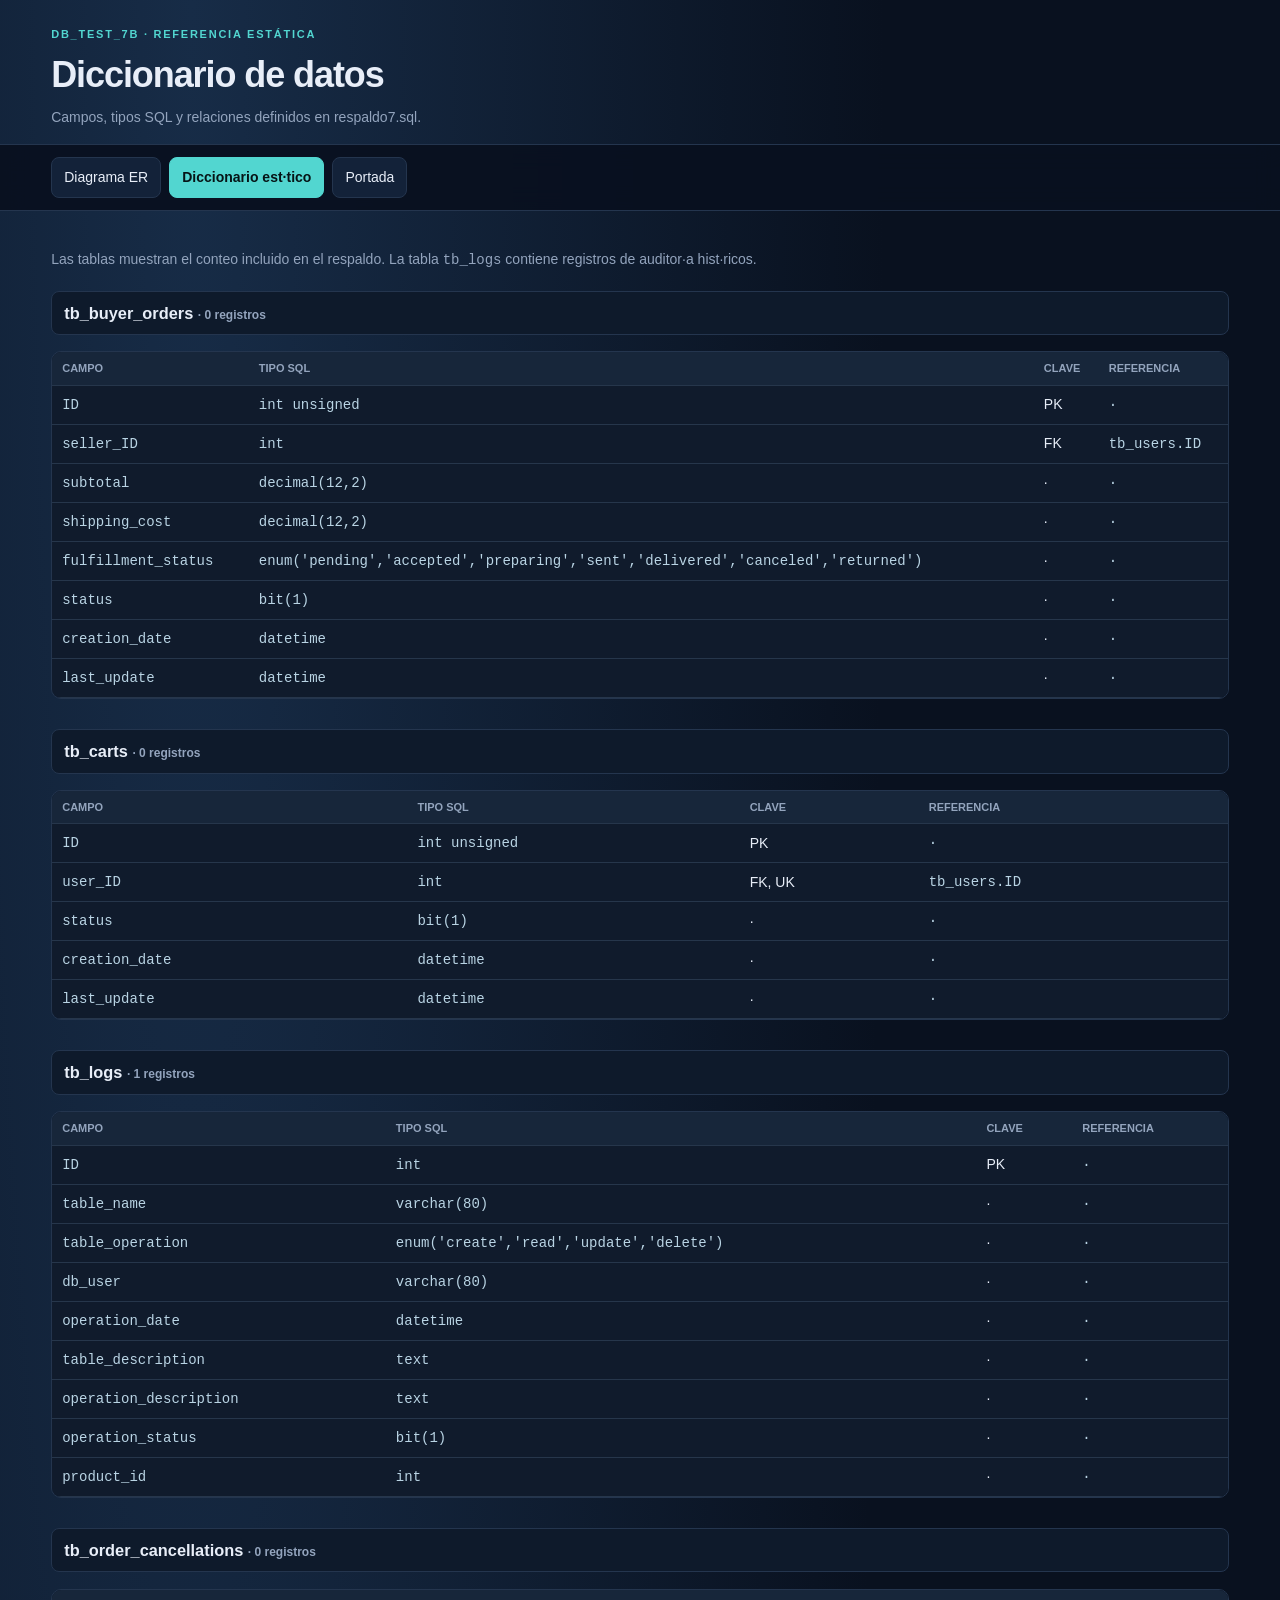
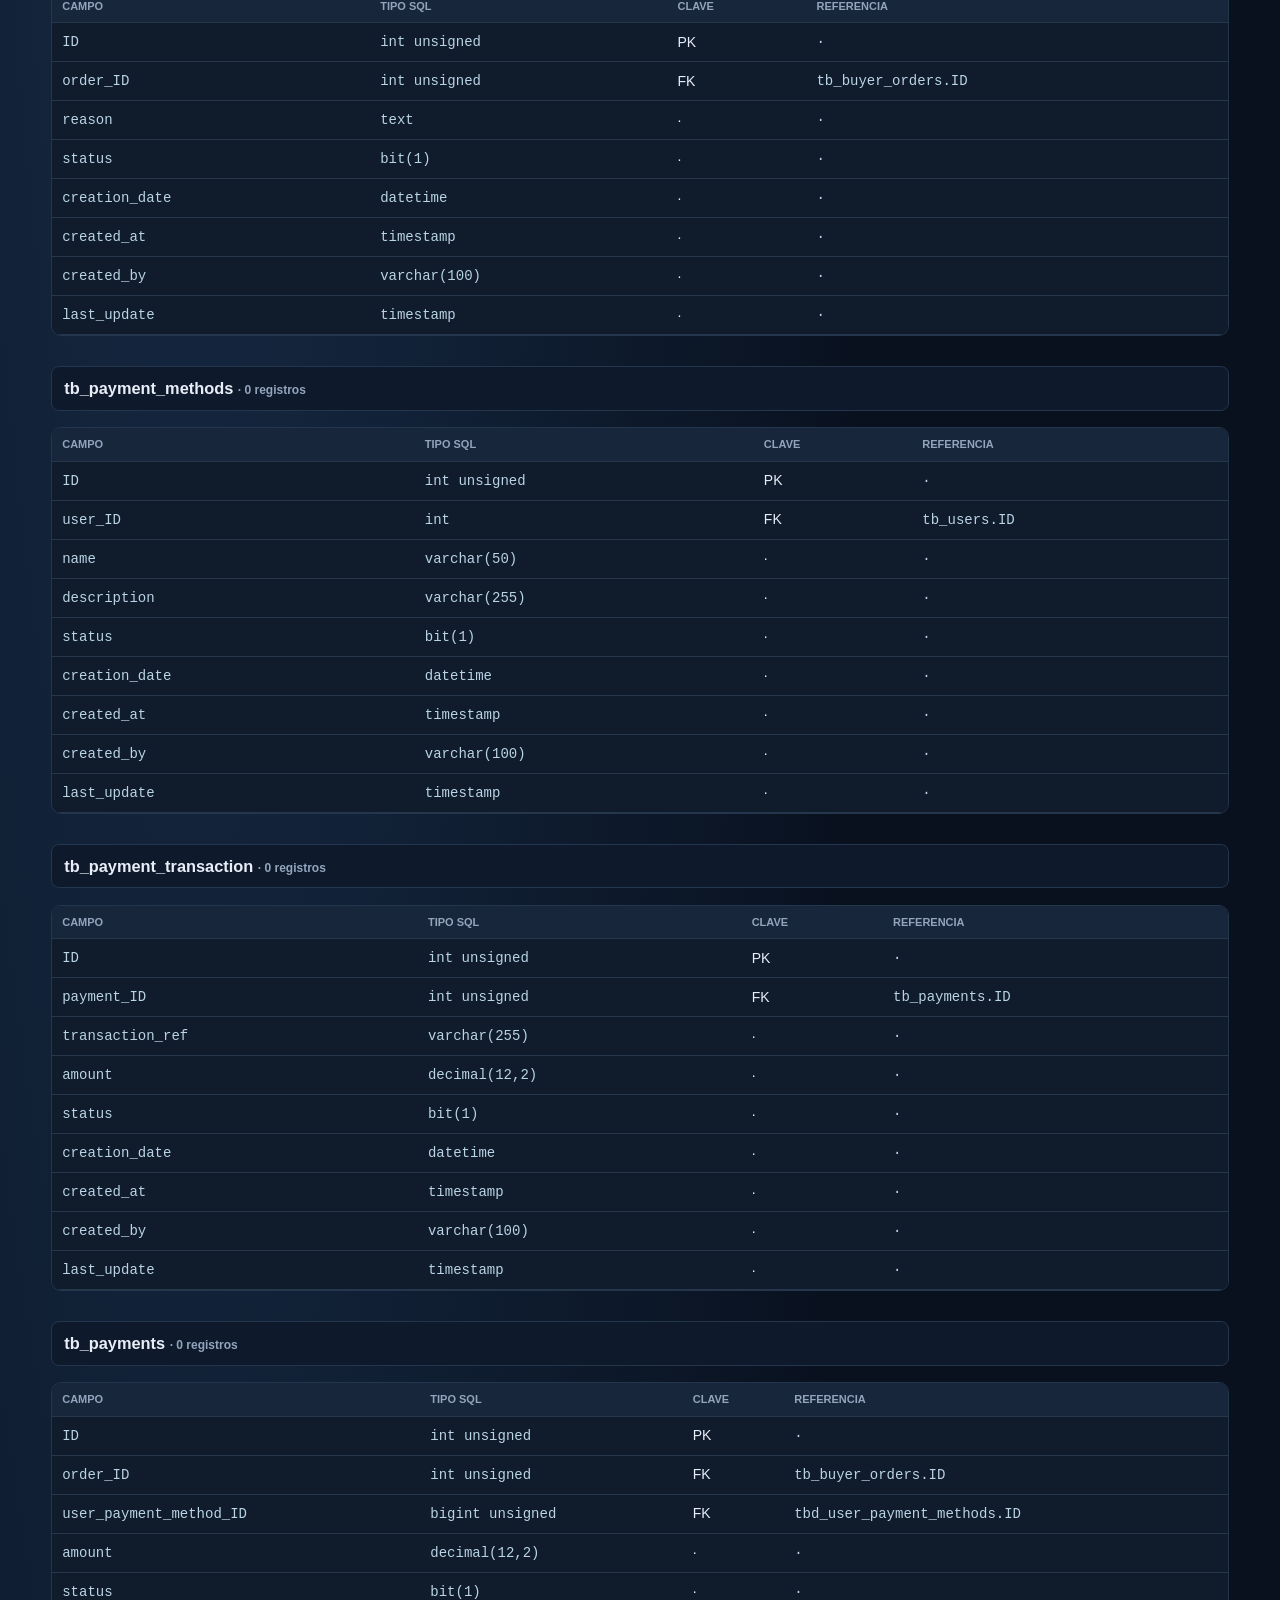
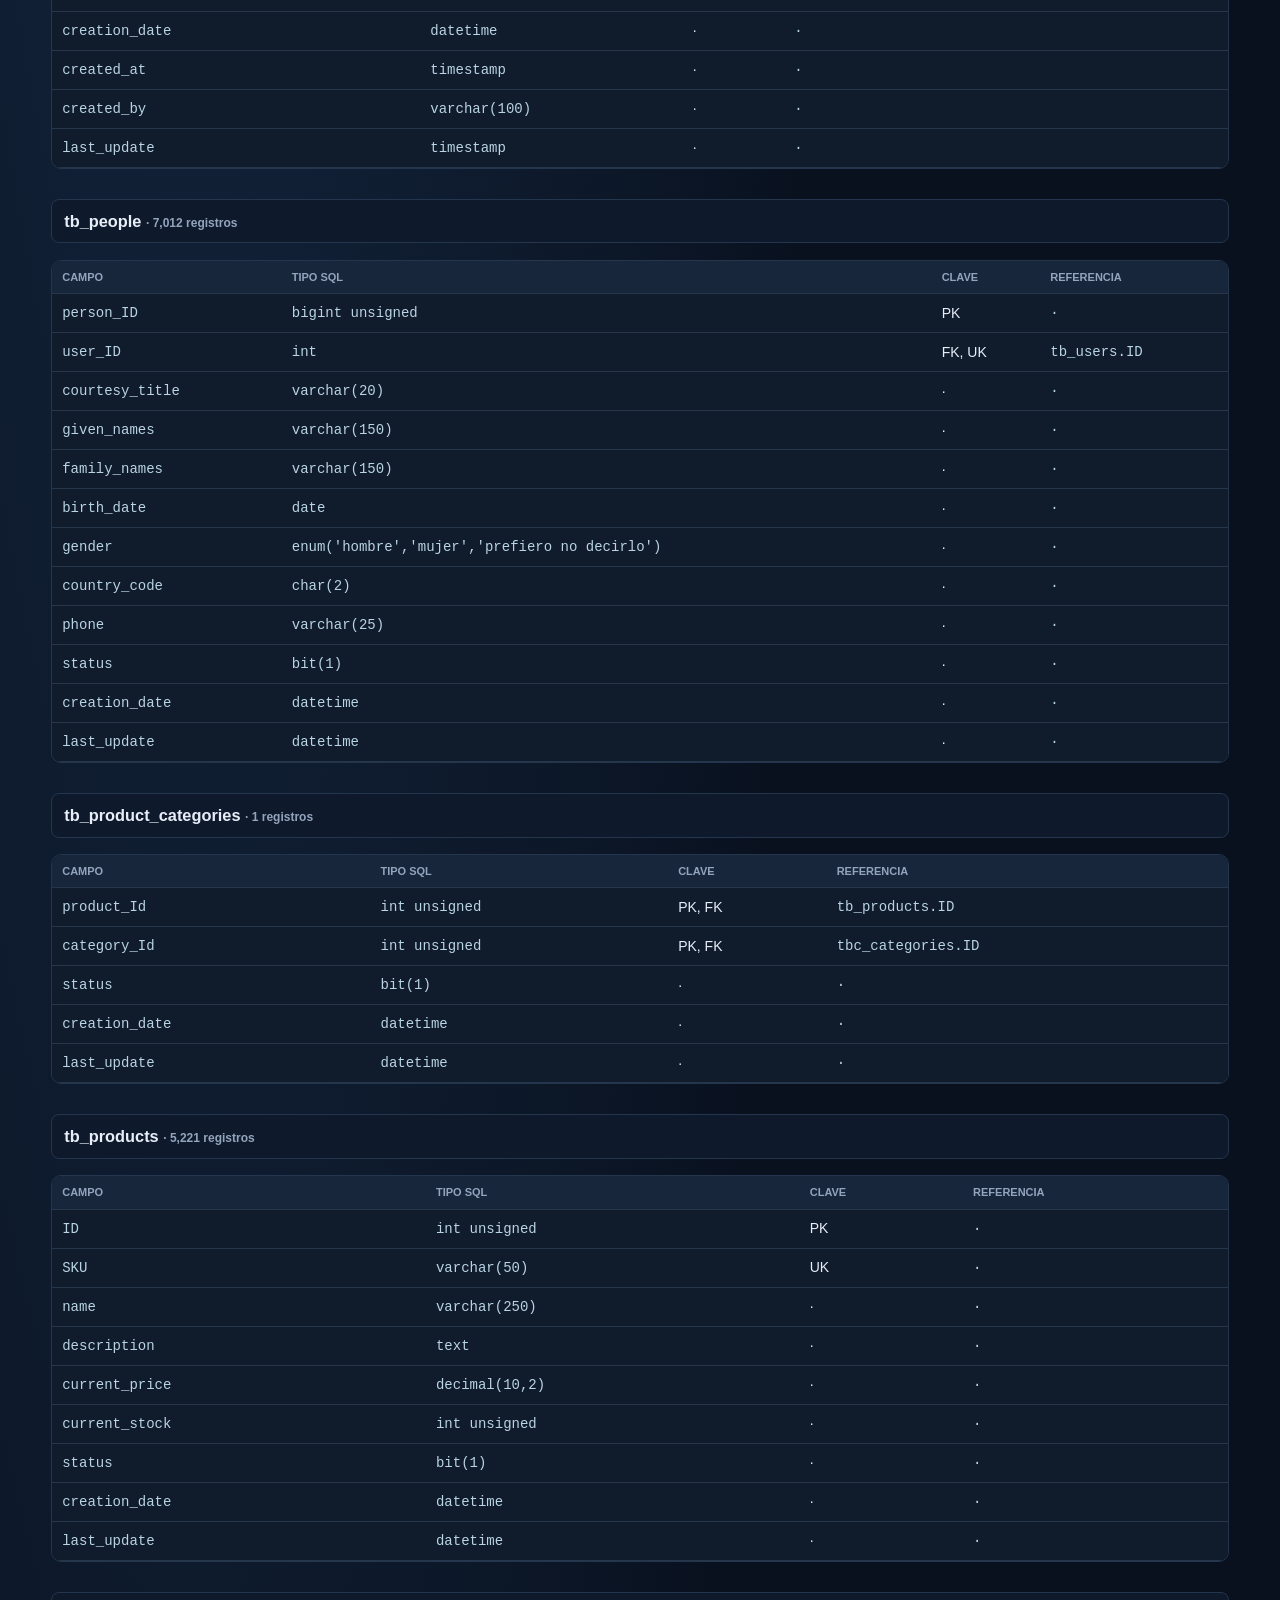
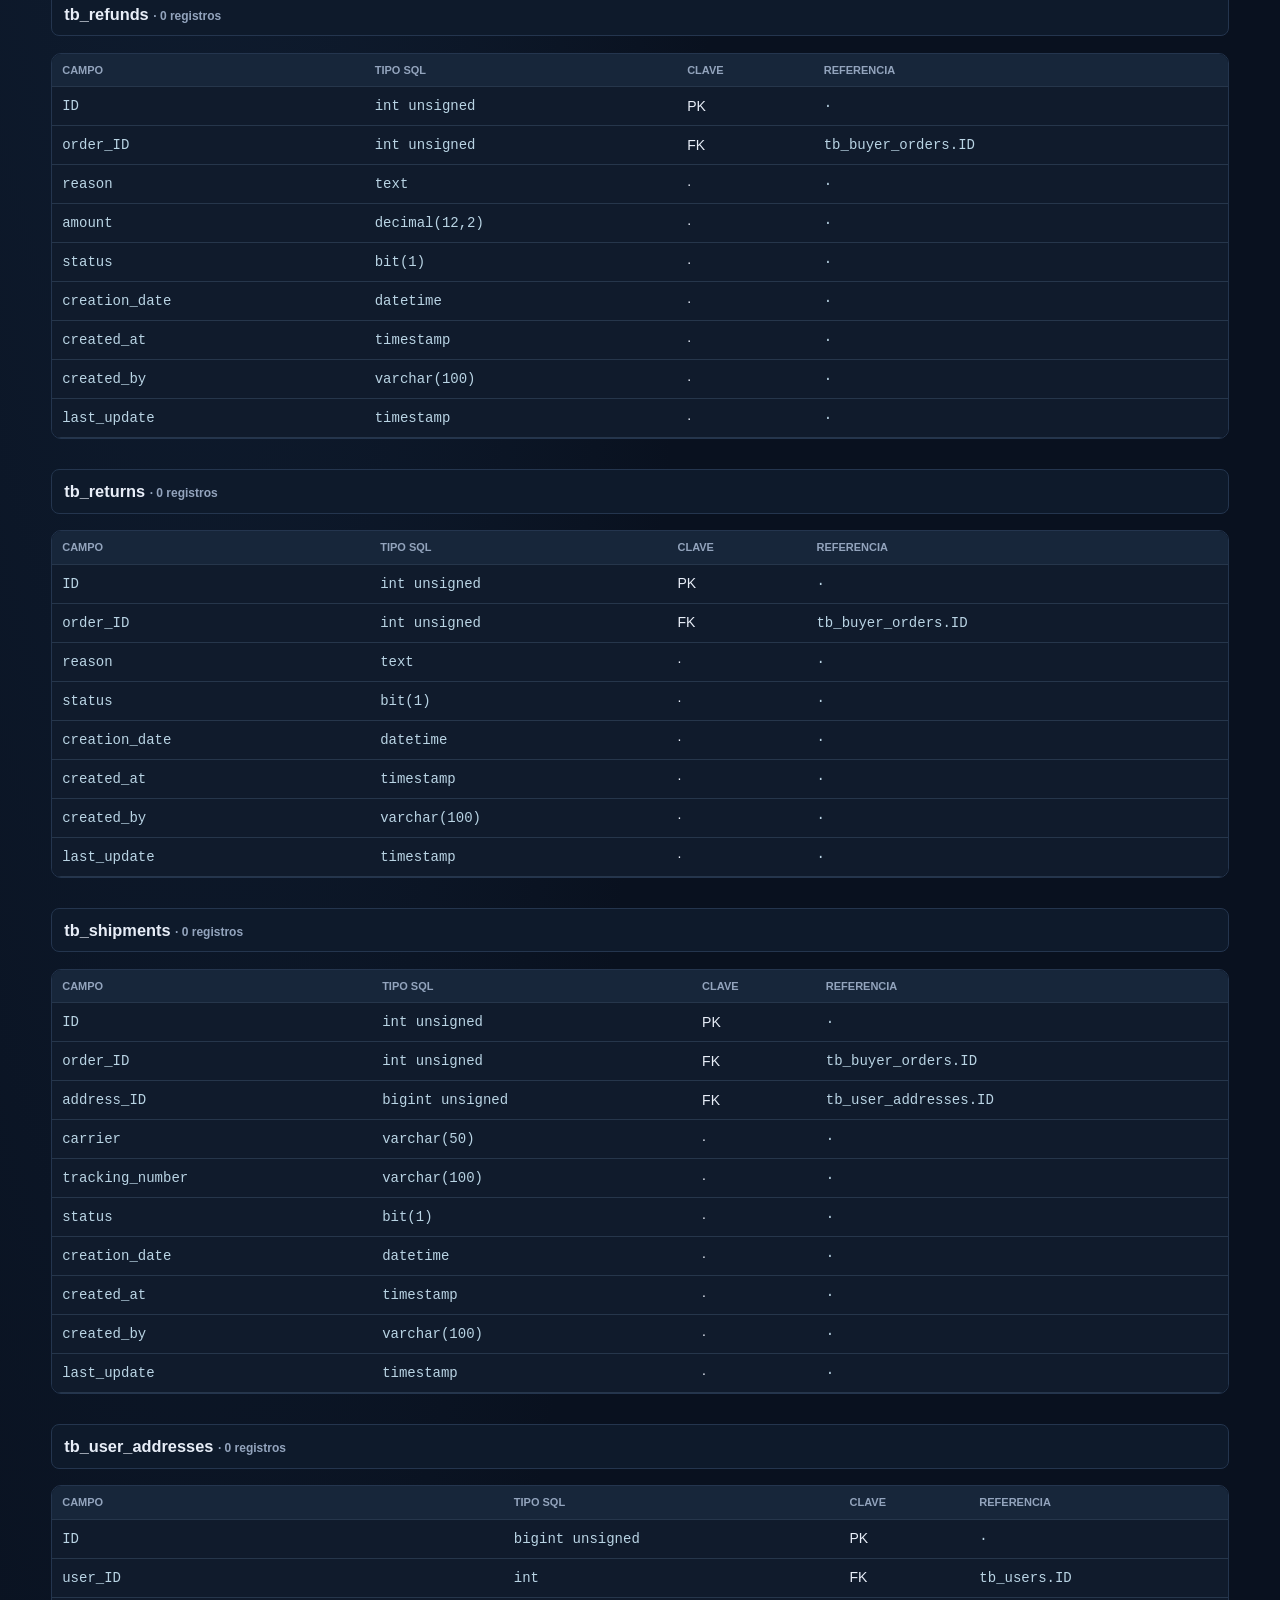
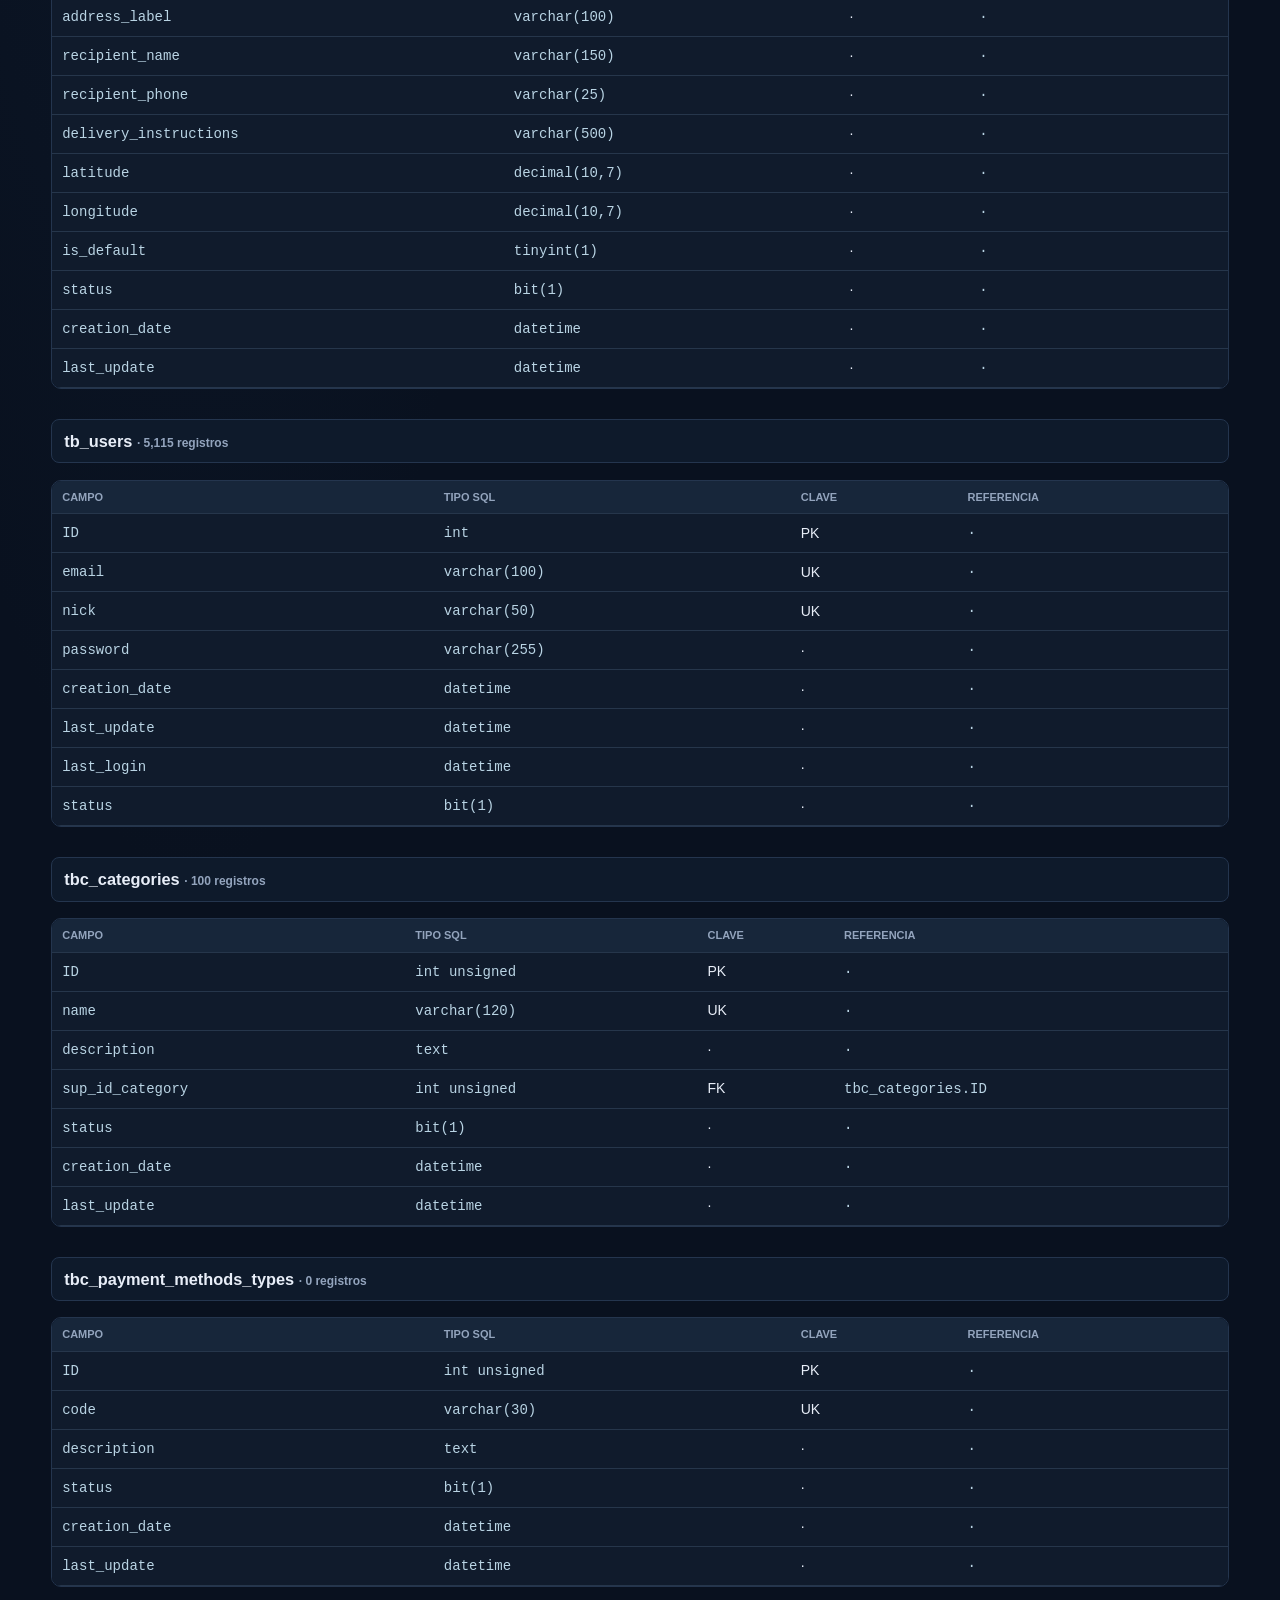
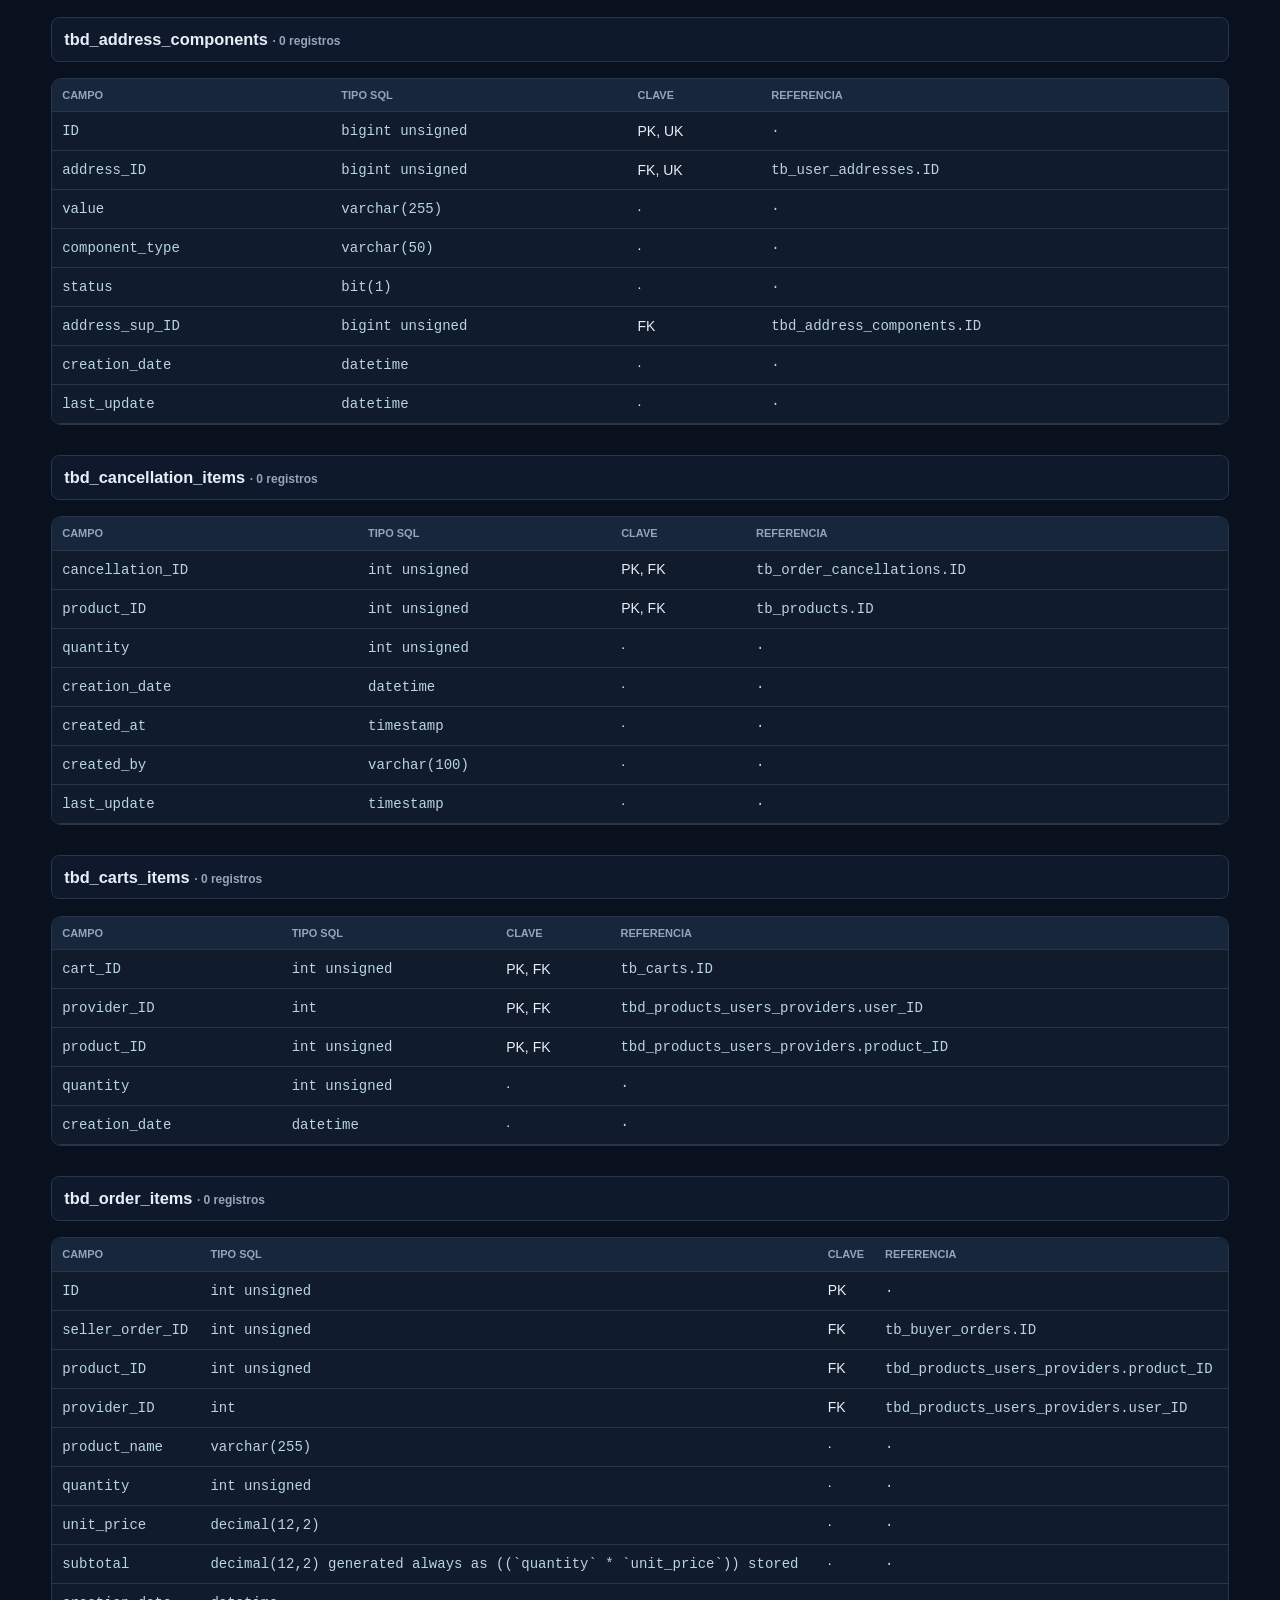
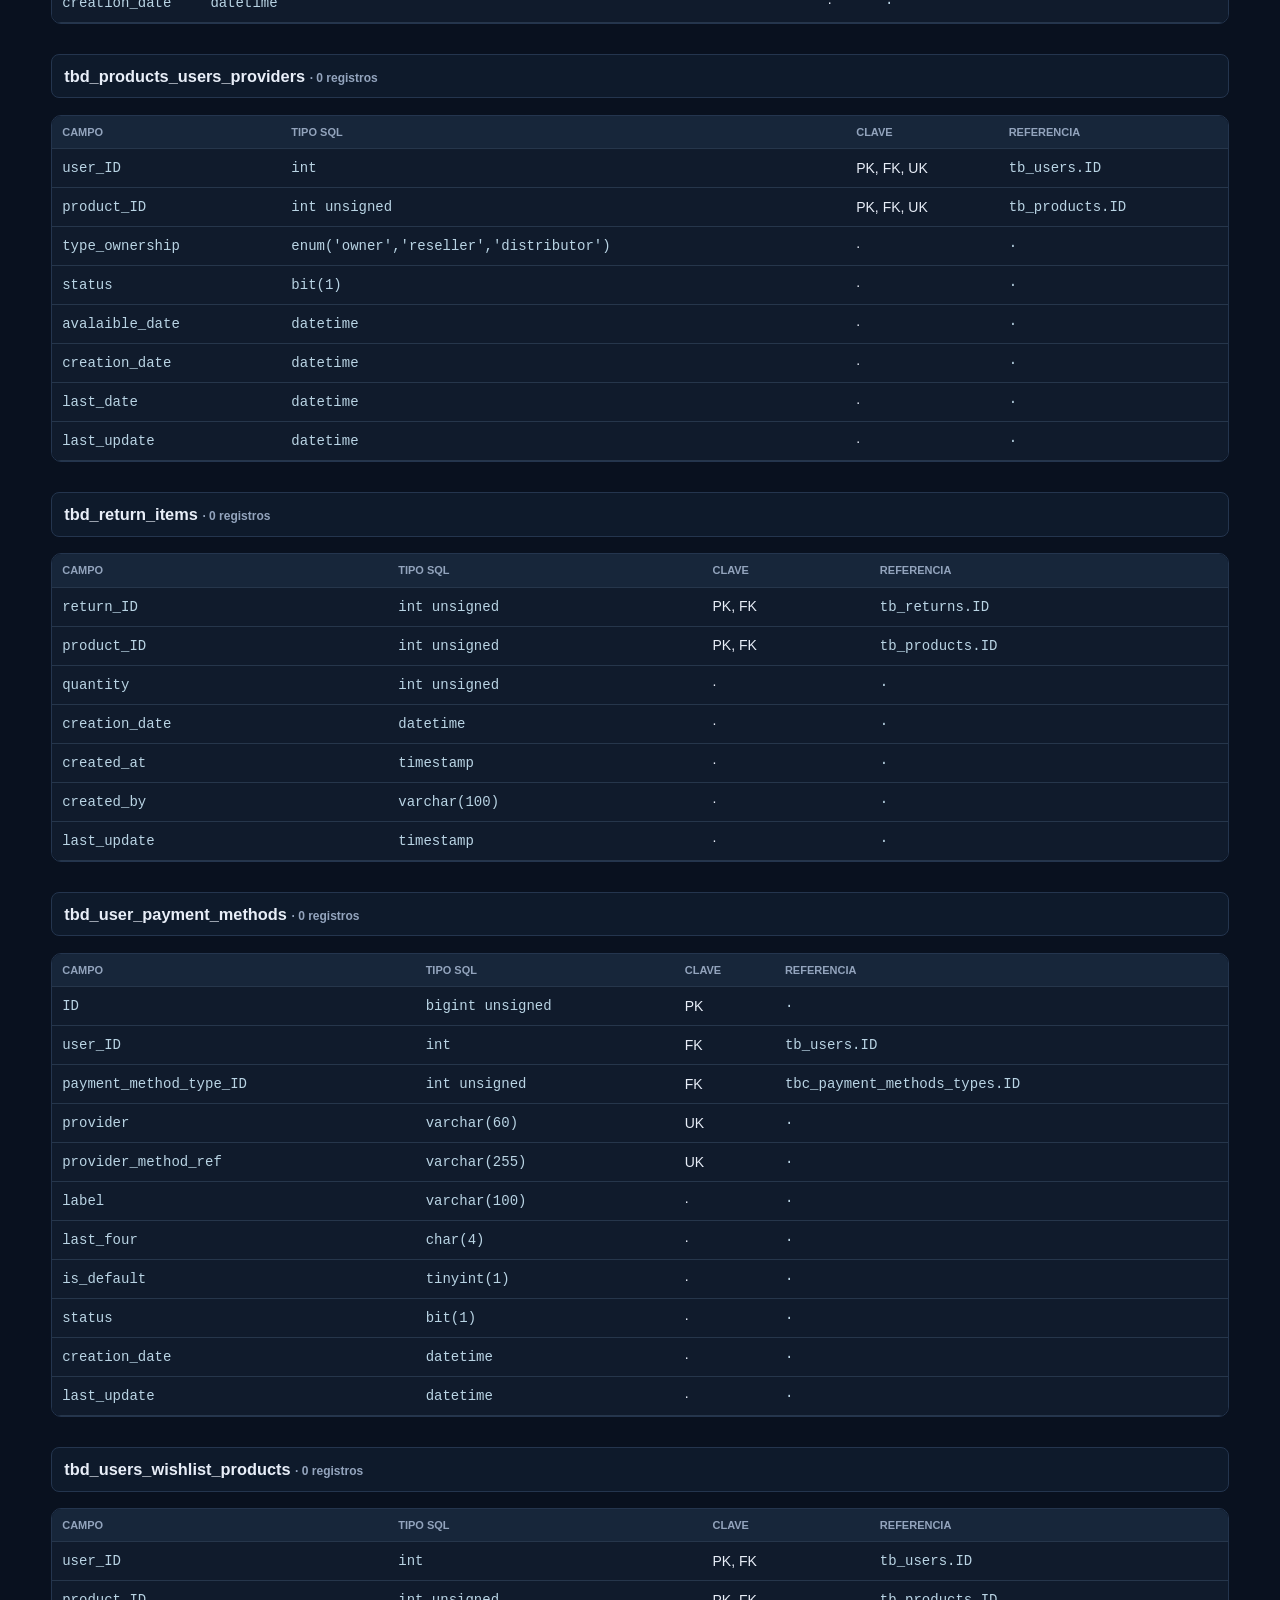
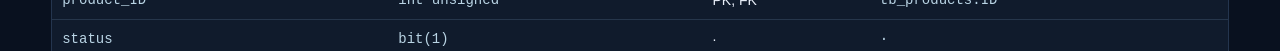
==== commit 0cbf963e: "update se hicieron cositas goood" ====
--- a/Practica03/diagrama/diccionario/index.html
+++ b/Practica03/diagrama/diccionario/index.html
@@ -1,25 +1 @@
-<!doctype html><html lang="es"><head><meta charset="utf-8"><meta name="viewport" content="width=device-width,initial-scale=1"><title>Diccionario de datos · db_test_7b</title><link rel="stylesheet" href="../assets/css/main.css"></head><body><header class="top"><div class="eyebrow">db_test_7b · Referencia estática</div><h1>Diccionario de datos</h1><div class="subtitle">Campos, tipos SQL y relaciones definidos en respaldo6.sql.</div></header><nav class="bar"><a href="../erd/">Diagrama ER</a><a class="selected" href="./">Diccionario estático</a><a href="../">Portada</a></nav><main class="dictionary"><p>Las tablas muestran el conteo incluido en el respaldo. La tabla <code>tb_logs</code> contiene registros de auditoría históricos.</p><section class="group" id="tb_buyer_orders"><h3>tb_buyer_orders <span class="hint">· 0 registros</span></h3><div class="tablewrap"><table><thead><tr><th>Campo</th><th>Tipo SQL</th><th>Clave</th><th>Referencia</th></tr></thead><tbody><tr><td><code>ID</code></td><td><code>int unsigned</code></td><td>PK</td><td><code>—</code></td></tr> <tr><td><code>seller_ID</code></td><td><code>int</code></td><td>FK</td><td><code>tb_users.ID</code></td></tr> <tr><td><code>subtotal</code></td><td><code>decimal(12,2)</code></td><td>—</td><td><code>—</code></td></tr> <tr><td><code>shipping_cost</code></td><td><code>decimal(12,2)</code></td><td>—</td><td><code>—</code></td></tr> <tr><td><code>fulfillment_status</code></td><td><code>enum(&#39;Pending&#39;,&#39;Accepted&#39;,&#39;Preparing&#39;,&#39;Sent&#39;,&#39;Delivered&#39;,&#39;Canceled&#39;,&#39;Returned&#39;)</code></td><td>—</td><td><code>—</code></td></tr> <tr><td><code>status</code></td><td><code>bit(1)</code></td><td>—</td><td><code>—</code></td></tr> <tr><td><code>creation_date</code></td><td><code>datetime</code></td><td>—</td><td><code>—</code></td></tr> <tr><td><code>last_update</code></td><td><code>datetime</code></td><td>—</td><td><code>—</code></td></tr>
-<section class="group" id="tb_carts"><h3>tb_carts <span class="hint">· 0 registros</span></h3><div class="tablewrap"><table><thead><tr><th>Campo</th><th>Tipo SQL</th><th>Clave</th><th>Referencia</th></tr></thead><tbody><tr><td><code>ID</code></td><td><code>int unsigned</code></td><td>PK</td><td><code>—</code></td></tr> <tr><td><code>user_ID</code></td><td><code>int</code></td><td>FK, UK</td><td><code>tb_users.ID</code></td></tr> <tr><td><code>status</code></td><td><code>bit(1)</code></td><td>—</td><td><code>—</code></td></tr> <tr><td><code>creation_date</code></td><td><code>datetime</code></td><td>—</td><td><code>—</code></td></tr> <tr><td><code>last_update</code></td><td><code>datetime</code></td><td>—</td><td><code>—</code></td></tr>
-<section class="group" id="tb_logs"><h3>tb_logs <span class="hint">· 5,122 registros</span></h3><div class="tablewrap"><table><thead><tr><th>Campo</th><th>Tipo SQL</th><th>Clave</th><th>Referencia</th></tr></thead><tbody><tr><td><code>ID</code></td><td><code>int</code></td><td>PK</td><td><code>—</code></td></tr> <tr><td><code>table_name</code></td><td><code>varchar(80)</code></td><td>—</td><td><code>—</code></td></tr> <tr><td><code>table_operation</code></td><td><code>enum(&#39;Create&#39;,&#39;Read&#39;,&#39;Update&#39;,&#39;Delete&#39;)</code></td><td>—</td><td><code>—</code></td></tr> <tr><td><code>db_user</code></td><td><code>varchar(80)</code></td><td>—</td><td><code>—</code></td></tr> <tr><td><code>operation_date</code></td><td><code>datetime</code></td><td>—</td><td><code>—</code></td></tr> <tr><td><code>table_description</code></td><td><code>text</code></td><td>—</td><td><code>—</code></td></tr> <tr><td><code>operation_description</code></td><td><code>text</code></td><td>—</td><td><code>—</code></td></tr> <tr><td><code>operation_status</code></td><td><code>bit(1)</code></td><td>—</td><td><code>—</code></td></tr> <tr><td><code>product_id</code></td><td><code>int</code></td><td>—</td><td><code>—</code></td></tr>
-<section class="group" id="tb_order_cancellations"><h3>tb_order_cancellations <span class="hint">· 0 registros</span></h3><div class="tablewrap"><table><thead><tr><th>Campo</th><th>Tipo SQL</th><th>Clave</th><th>Referencia</th></tr></thead><tbody><tr><td><code>ID</code></td><td><code>int unsigned</code></td><td>PK</td><td><code>—</code></td></tr> <tr><td><code>order_ID</code></td><td><code>int unsigned</code></td><td>FK</td><td><code>tb_buyer_orders.ID</code></td></tr> <tr><td><code>reason</code></td><td><code>text</code></td><td>—</td><td><code>—</code></td></tr> <tr><td><code>status</code></td><td><code>bit(1)</code></td><td>—</td><td><code>—</code></td></tr> <tr><td><code>creation_date</code></td><td><code>datetime</code></td><td>—</td><td><code>—</code></td></tr> <tr><td><code>created_at</code></td><td><code>timestamp</code></td><td>—</td><td><code>—</code></td></tr> <tr><td><code>created_by</code></td><td><code>varchar(100)</code></td><td>—</td><td><code>—</code></td></tr> <tr><td><code>last_update</code></td><td><code>timestamp</code></td><td>—</td><td><code>—</code></td></tr>
-<section class="group" id="tb_payment_methods"><h3>tb_payment_methods <span class="hint">· 0 registros</span></h3><div class="tablewrap"><table><thead><tr><th>Campo</th><th>Tipo SQL</th><th>Clave</th><th>Referencia</th></tr></thead><tbody><tr><td><code>ID</code></td><td><code>int unsigned</code></td><td>PK</td><td><code>—</code></td></tr> <tr><td><code>user_ID</code></td><td><code>int</code></td><td>FK</td><td><code>tb_users.ID</code></td></tr> <tr><td><code>name</code></td><td><code>varchar(50)</code></td><td>—</td><td><code>—</code></td></tr> <tr><td><code>description</code></td><td><code>varchar(255)</code></td><td>—</td><td><code>—</code></td></tr> <tr><td><code>status</code></td><td><code>bit(1)</code></td><td>—</td><td><code>—</code></td></tr> <tr><td><code>creation_date</code></td><td><code>datetime</code></td><td>—</td><td><code>—</code></td></tr> <tr><td><code>created_at</code></td><td><code>timestamp</code></td><td>—</td><td><code>—</code></td></tr> <tr><td><code>created_by</code></td><td><code>varchar(100)</code></td><td>—</td><td><code>—</code></td></tr> <tr><td><code>last_update</code></td><td><code>timestamp</code></td><td>—</td><td><code>—</code></td></tr>
-<section class="group" id="tb_payment_transaction"><h3>tb_payment_transaction <span class="hint">· 0 registros</span></h3><div class="tablewrap"><table><thead><tr><th>Campo</th><th>Tipo SQL</th><th>Clave</th><th>Referencia</th></tr></thead><tbody><tr><td><code>ID</code></td><td><code>int unsigned</code></td><td>PK</td><td><code>—</code></td></tr> <tr><td><code>payment_ID</code></td><td><code>int unsigned</code></td><td>FK</td><td><code>tb_payments.ID</code></td></tr> <tr><td><code>transaction_ref</code></td><td><code>varchar(255)</code></td><td>—</td><td><code>—</code></td></tr> <tr><td><code>amount</code></td><td><code>decimal(12,2)</code></td><td>—</td><td><code>—</code></td></tr> <tr><td><code>status</code></td><td><code>bit(1)</code></td><td>—</td><td><code>—</code></td></tr> <tr><td><code>creation_date</code></td><td><code>datetime</code></td><td>—</td><td><code>—</code></td></tr> <tr><td><code>created_at</code></td><td><code>timestamp</code></td><td>—</td><td><code>—</code></td></tr> <tr><td><code>created_by</code></td><td><code>varchar(100)</code></td><td>—</td><td><code>—</code></td></tr> <tr><td><code>last_update</code></td><td><code>timestamp</code></td><td>—</td><td><code>—</code></td></tr>
-<section class="group" id="tb_payments"><h3>tb_payments <span class="hint">· 0 registros</span></h3><div class="tablewrap"><table><thead><tr><th>Campo</th><th>Tipo SQL</th><th>Clave</th><th>Referencia</th></tr></thead><tbody><tr><td><code>ID</code></td><td><code>int unsigned</code></td><td>PK</td><td><code>—</code></td></tr> <tr><td><code>order_ID</code></td><td><code>int unsigned</code></td><td>FK</td><td><code>tb_buyer_orders.ID</code></td></tr> <tr><td><code>user_payment_method_ID</code></td><td><code>bigint unsigned</code></td><td>FK</td><td><code>tbd_user_payment_methods.ID</code></td></tr> <tr><td><code>amount</code></td><td><code>decimal(12,2)</code></td><td>—</td><td><code>—</code></td></tr> <tr><td><code>status</code></td><td><code>bit(1)</code></td><td>—</td><td><code>—</code></td></tr> <tr><td><code>creation_date</code></td><td><code>datetime</code></td><td>—</td><td><code>—</code></td></tr> <tr><td><code>created_at</code></td><td><code>timestamp</code></td><td>—</td><td><code>—</code></td></tr> <tr><td><code>created_by</code></td><td><code>varchar(100)</code></td><td>—</td><td><code>—</code></td></tr> <tr><td><code>last_update</code></td><td><code>timestamp</code></td><td>—</td><td><code>—</code></td></tr>
-<section class="group" id="tb_people"><h3>tb_people <span class="hint">· 0 registros</span></h3><div class="tablewrap"><table><thead><tr><th>Campo</th><th>Tipo SQL</th><th>Clave</th><th>Referencia</th></tr></thead><tbody><tr><td><code>person_ID</code></td><td><code>bigint unsigned</code></td><td>PK</td><td><code>—</code></td></tr> <tr><td><code>user_ID</code></td><td><code>int</code></td><td>FK, UK</td><td><code>tb_users.ID</code></td></tr> <tr><td><code>courtesy_title</code></td><td><code>varchar(20)</code></td><td>—</td><td><code>—</code></td></tr> <tr><td><code>given_names</code></td><td><code>varchar(150)</code></td><td>—</td><td><code>—</code></td></tr> <tr><td><code>family_names</code></td><td><code>varchar(150)</code></td><td>—</td><td><code>—</code></td></tr> <tr><td><code>birth_date</code></td><td><code>date</code></td><td>—</td><td><code>—</code></td></tr> <tr><td><code>gender</code></td><td><code>enum(&#39;Hombre&#39;,&#39;Mujer&#39;,&#39;Prefiero no decirlo&#39;)</code></td><td>—</td><td><code>—</code></td></tr> <tr><td><code>country_code</code></td><td><code>char(2)</code></td><td>—</td><td><code>—</code></td></tr> <tr><td><code>phone</code></td><td><code>varchar(25)</code></td><td>—</td><td><code>—</code></td></tr> <tr><td><code>status</code></td><td><code>bit(1)</code></td><td>—</td><td><code>—</code></td></tr> <tr><td><code>creation_date</code></td><td><code>datetime</code></td><td>—</td><td><code>—</code></td></tr> <tr><td><code>last_update</code></td><td><code>datetime</code></td><td>—</td><td><code>—</code></td></tr>
-<section class="group" id="tb_product_categories"><h3>tb_product_categories <span class="hint">· 0 registros</span></h3><div class="tablewrap"><table><thead><tr><th>Campo</th><th>Tipo SQL</th><th>Clave</th><th>Referencia</th></tr></thead><tbody><tr><td><code>product_Id</code></td><td><code>int unsigned</code></td><td>PK, FK</td><td><code>tb_products.ID</code></td></tr> <tr><td><code>category_Id</code></td><td><code>int unsigned</code></td><td>PK, FK</td><td><code>tbc_categories.ID</code></td></tr> <tr><td><code>status</code></td><td><code>bit(1)</code></td><td>—</td><td><code>—</code></td></tr> <tr><td><code>creation_date</code></td><td><code>datetime</code></td><td>—</td><td><code>—</code></td></tr> <tr><td><code>last_update</code></td><td><code>datetime</code></td><td>—</td><td><code>—</code></td></tr>
-<section class="group" id="tb_products"><h3>tb_products <span class="hint">· 5,010 registros</span></h3><div class="tablewrap"><table><thead><tr><th>Campo</th><th>Tipo SQL</th><th>Clave</th><th>Referencia</th></tr></thead><tbody><tr><td><code>ID</code></td><td><code>int unsigned</code></td><td>PK</td><td><code>—</code></td></tr> <tr><td><code>SKU</code></td><td><code>varchar(50)</code></td><td>UK</td><td><code>—</code></td></tr> <tr><td><code>name</code></td><td><code>varchar(250)</code></td><td>—</td><td><code>—</code></td></tr> <tr><td><code>description</code></td><td><code>text</code></td><td>—</td><td><code>—</code></td></tr> <tr><td><code>current_price</code></td><td><code>decimal(10,2)</code></td><td>—</td><td><code>—</code></td></tr> <tr><td><code>current_stock</code></td><td><code>int unsigned</code></td><td>—</td><td><code>—</code></td></tr> <tr><td><code>status</code></td><td><code>bit(1)</code></td><td>—</td><td><code>—</code></td></tr> <tr><td><code>creation_date</code></td><td><code>datetime</code></td><td>—</td><td><code>—</code></td></tr> <tr><td><code>last_update</code></td><td><code>datetime</code></td><td>—</td><td><code>—</code></td></tr>
-<section class="group" id="tb_refunds"><h3>tb_refunds <span class="hint">· 0 registros</span></h3><div class="tablewrap"><table><thead><tr><th>Campo</th><th>Tipo SQL</th><th>Clave</th><th>Referencia</th></tr></thead><tbody><tr><td><code>ID</code></td><td><code>int unsigned</code></td><td>PK</td><td><code>—</code></td></tr> <tr><td><code>order_ID</code></td><td><code>int unsigned</code></td><td>FK</td><td><code>tb_buyer_orders.ID</code></td></tr> <tr><td><code>reason</code></td><td><code>text</code></td><td>—</td><td><code>—</code></td></tr> <tr><td><code>amount</code></td><td><code>decimal(12,2)</code></td><td>—</td><td><code>—</code></td></tr> <tr><td><code>status</code></td><td><code>bit(1)</code></td><td>—</td><td><code>—</code></td></tr> <tr><td><code>creation_date</code></td><td><code>datetime</code></td><td>—</td><td><code>—</code></td></tr> <tr><td><code>created_at</code></td><td><code>timestamp</code></td><td>—</td><td><code>—</code></td></tr> <tr><td><code>created_by</code></td><td><code>varchar(100)</code></td><td>—</td><td><code>—</code></td></tr> <tr><td><code>last_update</code></td><td><code>timestamp</code></td><td>—</td><td><code>—</code></td></tr>
-<section class="group" id="tb_returns"><h3>tb_returns <span class="hint">· 0 registros</span></h3><div class="tablewrap"><table><thead><tr><th>Campo</th><th>Tipo SQL</th><th>Clave</th><th>Referencia</th></tr></thead><tbody><tr><td><code>ID</code></td><td><code>int unsigned</code></td><td>PK</td><td><code>—</code></td></tr> <tr><td><code>order_ID</code></td><td><code>int unsigned</code></td><td>FK</td><td><code>tb_buyer_orders.ID</code></td></tr> <tr><td><code>reason</code></td><td><code>text</code></td><td>—</td><td><code>—</code></td></tr> <tr><td><code>status</code></td><td><code>bit(1)</code></td><td>—</td><td><code>—</code></td></tr> <tr><td><code>creation_date</code></td><td><code>datetime</code></td><td>—</td><td><code>—</code></td></tr> <tr><td><code>created_at</code></td><td><code>timestamp</code></td><td>—</td><td><code>—</code></td></tr> <tr><td><code>created_by</code></td><td><code>varchar(100)</code></td><td>—</td><td><code>—</code></td></tr> <tr><td><code>last_update</code></td><td><code>timestamp</code></td><td>—</td><td><code>—</code></td></tr>
-<section class="group" id="tb_shipments"><h3>tb_shipments <span class="hint">· 0 registros</span></h3><div class="tablewrap"><table><thead><tr><th>Campo</th><th>Tipo SQL</th><th>Clave</th><th>Referencia</th></tr></thead><tbody><tr><td><code>ID</code></td><td><code>int unsigned</code></td><td>PK</td><td><code>—</code></td></tr> <tr><td><code>order_ID</code></td><td><code>int unsigned</code></td><td>FK</td><td><code>tb_buyer_orders.ID</code></td></tr> <tr><td><code>address_ID</code></td><td><code>bigint unsigned</code></td><td>FK</td><td><code>tb_user_addresses.ID</code></td></tr> <tr><td><code>carrier</code></td><td><code>varchar(50)</code></td><td>—</td><td><code>—</code></td></tr> <tr><td><code>tracking_number</code></td><td><code>varchar(100)</code></td><td>—</td><td><code>—</code></td></tr> <tr><td><code>status</code></td><td><code>bit(1)</code></td><td>—</td><td><code>—</code></td></tr> <tr><td><code>creation_date</code></td><td><code>datetime</code></td><td>—</td><td><code>—</code></td></tr> <tr><td><code>created_at</code></td><td><code>timestamp</code></td><td>—</td><td><code>—</code></td></tr> <tr><td><code>created_by</code></td><td><code>varchar(100)</code></td><td>—</td><td><code>—</code></td></tr> <tr><td><code>last_update</code></td><td><code>timestamp</code></td><td>—</td><td><code>—</code></td></tr>
-<section class="group" id="tb_user_addresses"><h3>tb_user_addresses <span class="hint">· 0 registros</span></h3><div class="tablewrap"><table><thead><tr><th>Campo</th><th>Tipo SQL</th><th>Clave</th><th>Referencia</th></tr></thead><tbody><tr><td><code>ID</code></td><td><code>bigint unsigned</code></td><td>PK</td><td><code>—</code></td></tr> <tr><td><code>user_ID</code></td><td><code>int</code></td><td>FK</td><td><code>tb_users.ID</code></td></tr> <tr><td><code>address_label</code></td><td><code>varchar(100)</code></td><td>—</td><td><code>—</code></td></tr> <tr><td><code>recipient_name</code></td><td><code>varchar(150)</code></td><td>—</td><td><code>—</code></td></tr> <tr><td><code>recipient_phone</code></td><td><code>varchar(25)</code></td><td>—</td><td><code>—</code></td></tr> <tr><td><code>delivery_instructions</code></td><td><code>varchar(500)</code></td><td>—</td><td><code>—</code></td></tr> <tr><td><code>latitude</code></td><td><code>decimal(10,7)</code></td><td>—</td><td><code>—</code></td></tr> <tr><td><code>longitude</code></td><td><code>decimal(10,7)</code></td><td>—</td><td><code>—</code></td></tr> <tr><td><code>is_default</code></td><td><code>tinyint(1)</code></td><td>—</td><td><code>—</code></td></tr> <tr><td><code>status</code></td><td><code>bit(1)</code></td><td>—</td><td><code>—</code></td></tr> <tr><td><code>creation_date</code></td><td><code>datetime</code></td><td>—</td><td><code>—</code></td></tr> <tr><td><code>last_update</code></td><td><code>datetime</code></td><td>—</td><td><code>—</code></td></tr>
-<section class="group" id="tb_users"><h3>tb_users <span class="hint">· 20 registros</span></h3><div class="tablewrap"><table><thead><tr><th>Campo</th><th>Tipo SQL</th><th>Clave</th><th>Referencia</th></tr></thead><tbody><tr><td><code>ID</code></td><td><code>int</code></td><td>PK</td><td><code>—</code></td></tr> <tr><td><code>email</code></td><td><code>varchar(100)</code></td><td>UK</td><td><code>—</code></td></tr> <tr><td><code>nick</code></td><td><code>varchar(50)</code></td><td>UK</td><td><code>—</code></td></tr> <tr><td><code>password</code></td><td><code>varchar(255)</code></td><td>—</td><td><code>—</code></td></tr> <tr><td><code>creation_date</code></td><td><code>datetime</code></td><td>—</td><td><code>—</code></td></tr> <tr><td><code>last_update</code></td><td><code>datetime</code></td><td>—</td><td><code>—</code></td></tr> <tr><td><code>last_login</code></td><td><code>datetime</code></td><td>—</td><td><code>—</code></td></tr> <tr><td><code>status</code></td><td><code>bit(1)</code></td><td>—</td><td><code>—</code></td></tr>
-<section class="group" id="tbc_categories"><h3>tbc_categories <span class="hint">· 100 registros</span></h3><div class="tablewrap"><table><thead><tr><th>Campo</th><th>Tipo SQL</th><th>Clave</th><th>Referencia</th></tr></thead><tbody><tr><td><code>ID</code></td><td><code>int unsigned</code></td><td>PK</td><td><code>—</code></td></tr> <tr><td><code>name</code></td><td><code>varchar(120)</code></td><td>UK</td><td><code>—</code></td></tr> <tr><td><code>description</code></td><td><code>text</code></td><td>—</td><td><code>—</code></td></tr> <tr><td><code>sup_id_category</code></td><td><code>int unsigned</code></td><td>FK</td><td><code>tbc_categories.ID</code></td></tr> <tr><td><code>status</code></td><td><code>bit(1)</code></td><td>—</td><td><code>—</code></td></tr> <tr><td><code>creation_date</code></td><td><code>datetime</code></td><td>—</td><td><code>—</code></td></tr> <tr><td><code>last_update</code></td><td><code>datetime</code></td><td>—</td><td><code>—</code></td></tr>
-<section class="group" id="tbc_payment_methods_types"><h3>tbc_payment_methods_types <span class="hint">· 0 registros</span></h3><div class="tablewrap"><table><thead><tr><th>Campo</th><th>Tipo SQL</th><th>Clave</th><th>Referencia</th></tr></thead><tbody><tr><td><code>ID</code></td><td><code>int unsigned</code></td><td>PK</td><td><code>—</code></td></tr> <tr><td><code>code</code></td><td><code>varchar(30)</code></td><td>UK</td><td><code>—</code></td></tr> <tr><td><code>description</code></td><td><code>text</code></td><td>—</td><td><code>—</code></td></tr> <tr><td><code>status</code></td><td><code>bit(1)</code></td><td>—</td><td><code>—</code></td></tr> <tr><td><code>creation_date</code></td><td><code>datetime</code></td><td>—</td><td><code>—</code></td></tr> <tr><td><code>last_update</code></td><td><code>datetime</code></td><td>—</td><td><code>—</code></td></tr>
-<section class="group" id="tbd_address_components"><h3>tbd_address_components <span class="hint">· 0 registros</span></h3><div class="tablewrap"><table><thead><tr><th>Campo</th><th>Tipo SQL</th><th>Clave</th><th>Referencia</th></tr></thead><tbody><tr><td><code>ID</code></td><td><code>bigint unsigned</code></td><td>PK, UK</td><td><code>—</code></td></tr> <tr><td><code>address_ID</code></td><td><code>bigint unsigned</code></td><td>FK, UK</td><td><code>tb_user_addresses.ID</code></td></tr> <tr><td><code>value</code></td><td><code>varchar(255)</code></td><td>—</td><td><code>—</code></td></tr> <tr><td><code>component_type</code></td><td><code>varchar(50)</code></td><td>—</td><td><code>—</code></td></tr> <tr><td><code>status</code></td><td><code>bit(1)</code></td><td>—</td><td><code>—</code></td></tr> <tr><td><code>address_sup_ID</code></td><td><code>bigint unsigned</code></td><td>—</td><td><code>—</code></td></tr> <tr><td><code>creation_date</code></td><td><code>datetime</code></td><td>—</td><td><code>—</code></td></tr> <tr><td><code>last_update</code></td><td><code>datetime</code></td><td>—</td><td><code>—</code></td></tr>
-<section class="group" id="tbd_cancellation_items"><h3>tbd_cancellation_items <span class="hint">· 0 registros</span></h3><div class="tablewrap"><table><thead><tr><th>Campo</th><th>Tipo SQL</th><th>Clave</th><th>Referencia</th></tr></thead><tbody><tr><td><code>cancellation_ID</code></td><td><code>int unsigned</code></td><td>PK, FK</td><td><code>tb_order_cancellations.ID</code></td></tr> <tr><td><code>product_ID</code></td><td><code>int unsigned</code></td><td>PK, FK</td><td><code>tb_products.ID</code></td></tr> <tr><td><code>quantity</code></td><td><code>int unsigned</code></td><td>—</td><td><code>—</code></td></tr> <tr><td><code>creation_date</code></td><td><code>datetime</code></td><td>—</td><td><code>—</code></td></tr> <tr><td><code>created_at</code></td><td><code>timestamp</code></td><td>—</td><td><code>—</code></td></tr> <tr><td><code>created_by</code></td><td><code>varchar(100)</code></td><td>—</td><td><code>—</code></td></tr> <tr><td><code>last_update</code></td><td><code>timestamp</code></td><td>—</td><td><code>—</code></td></tr>
-<section class="group" id="tbd_carts_items"><h3>tbd_carts_items <span class="hint">· 0 registros</span></h3><div class="tablewrap"><table><thead><tr><th>Campo</th><th>Tipo SQL</th><th>Clave</th><th>Referencia</th></tr></thead><tbody><tr><td><code>cart_ID</code></td><td><code>int unsigned</code></td><td>PK, FK</td><td><code>tb_carts.ID</code></td></tr> <tr><td><code>provider_ID</code></td><td><code>int</code></td><td>PK</td><td><code>—</code></td></tr> <tr><td><code>product_ID</code></td><td><code>int unsigned</code></td><td>PK</td><td><code>—</code></td></tr> <tr><td><code>quantity</code></td><td><code>int unsigned</code></td><td>—</td><td><code>—</code></td></tr> <tr><td><code>creation_date</code></td><td><code>datetime</code></td><td>—</td><td><code>—</code></td></tr>
-<section class="group" id="tbd_order_items"><h3>tbd_order_items <span class="hint">· 0 registros</span></h3><div class="tablewrap"><table><thead><tr><th>Campo</th><th>Tipo SQL</th><th>Clave</th><th>Referencia</th></tr></thead><tbody><tr><td><code>ID</code></td><td><code>int unsigned</code></td><td>PK</td><td><code>—</code></td></tr> <tr><td><code>seller_order_ID</code></td><td><code>int unsigned</code></td><td>FK</td><td><code>tb_buyer_orders.ID</code></td></tr> <tr><td><code>product_ID</code></td><td><code>int unsigned</code></td><td>—</td><td><code>—</code></td></tr> <tr><td><code>provider_ID</code></td><td><code>int</code></td><td>—</td><td><code>—</code></td></tr> <tr><td><code>product_name</code></td><td><code>varchar(255)</code></td><td>—</td><td><code>—</code></td></tr> <tr><td><code>quantity</code></td><td><code>int unsigned</code></td><td>—</td><td><code>—</code></td></tr> <tr><td><code>unit_price</code></td><td><code>decimal(12,2)</code></td><td>—</td><td><code>—</code></td></tr> <tr><td><code>subtotal</code></td><td><code>decimal(12,2)</code></td><td>—</td><td><code>—</code></td></tr> <tr><td><code>creation_date</code></td><td><code>datetime</code></td><td>—</td><td><code>—</code></td></tr>
-<section class="group" id="tbd_products_users_providers"><h3>tbd_products_users_providers <span class="hint">· 0 registros</span></h3><div class="tablewrap"><table><thead><tr><th>Campo</th><th>Tipo SQL</th><th>Clave</th><th>Referencia</th></tr></thead><tbody><tr><td><code>user_ID</code></td><td><code>int</code></td><td>PK, FK, UK</td><td><code>tb_users.ID</code></td></tr> <tr><td><code>product_ID</code></td><td><code>int unsigned</code></td><td>PK, FK, UK</td><td><code>tb_products.ID</code></td></tr> <tr><td><code>type_ownership</code></td><td><code>enum(&#39;Owner&#39;,&#39;Reseller&#39;,&#39;Distributor&#39;)</code></td><td>—</td><td><code>—</code></td></tr> <tr><td><code>status</code></td><td><code>bit(1)</code></td><td>—</td><td><code>—</code></td></tr> <tr><td><code>avalaible_date</code></td><td><code>datetime</code></td><td>—</td><td><code>—</code></td></tr> <tr><td><code>creation_date</code></td><td><code>datetime</code></td><td>—</td><td><code>—</code></td></tr> <tr><td><code>last_date</code></td><td><code>datetime</code></td><td>—</td><td><code>—</code></td></tr> <tr><td><code>last_update</code></td><td><code>datetime</code></td><td>—</td><td><code>—</code></td></tr>
-<section class="group" id="tbd_return_items"><h3>tbd_return_items <span class="hint">· 0 registros</span></h3><div class="tablewrap"><table><thead><tr><th>Campo</th><th>Tipo SQL</th><th>Clave</th><th>Referencia</th></tr></thead><tbody><tr><td><code>return_ID</code></td><td><code>int unsigned</code></td><td>PK, FK</td><td><code>tb_returns.ID</code></td></tr> <tr><td><code>product_ID</code></td><td><code>int unsigned</code></td><td>PK, FK</td><td><code>tb_products.ID</code></td></tr> <tr><td><code>quantity</code></td><td><code>int unsigned</code></td><td>—</td><td><code>—</code></td></tr> <tr><td><code>creation_date</code></td><td><code>datetime</code></td><td>—</td><td><code>—</code></td></tr> <tr><td><code>created_at</code></td><td><code>timestamp</code></td><td>—</td><td><code>—</code></td></tr> <tr><td><code>created_by</code></td><td><code>varchar(100)</code></td><td>—</td><td><code>—</code></td></tr> <tr><td><code>last_update</code></td><td><code>timestamp</code></td><td>—</td><td><code>—</code></td></tr>
-<section class="group" id="tbd_user_payment_methods"><h3>tbd_user_payment_methods <span class="hint">· 0 registros</span></h3><div class="tablewrap"><table><thead><tr><th>Campo</th><th>Tipo SQL</th><th>Clave</th><th>Referencia</th></tr></thead><tbody><tr><td><code>ID</code></td><td><code>bigint unsigned</code></td><td>PK</td><td><code>—</code></td></tr> <tr><td><code>user_ID</code></td><td><code>int</code></td><td>FK</td><td><code>tb_users.ID</code></td></tr> <tr><td><code>payment_method_type_ID</code></td><td><code>int unsigned</code></td><td>FK</td><td><code>tbc_payment_methods_types.ID</code></td></tr> <tr><td><code>provider</code></td><td><code>varchar(60)</code></td><td>UK</td><td><code>—</code></td></tr> <tr><td><code>provider_method_ref</code></td><td><code>varchar(255)</code></td><td>UK</td><td><code>—</code></td></tr> <tr><td><code>label</code></td><td><code>varchar(100)</code></td><td>—</td><td><code>—</code></td></tr> <tr><td><code>last_four</code></td><td><code>char(4)</code></td><td>—</td><td><code>—</code></td></tr> <tr><td><code>is_default</code></td><td><code>tinyint(1)</code></td><td>—</td><td><code>—</code></td></tr> <tr><td><code>status</code></td><td><code>bit(1)</code></td><td>—</td><td><code>—</code></td></tr> <tr><td><code>creation_date</code></td><td><code>datetime</code></td><td>—</td><td><code>—</code></td></tr> <tr><td><code>last_update</code></td><td><code>datetime</code></td><td>—</td><td><code>—</code></td></tr>
-<section class="group" id="tbd_users_wishlist_products"><h3>tbd_users_wishlist_products <span class="hint">· 0 registros</span></h3><div class="tablewrap"><table><thead><tr><th>Campo</th><th>Tipo SQL</th><th>Clave</th><th>Referencia</th></tr></thead><tbody><tr><td><code>user_ID</code></td><td><code>int</code></td><td>PK, FK</td><td><code>tb_users.ID</code></td></tr> <tr><td><code>product_ID</code></td><td><code>int unsigned</code></td><td>PK, FK</td><td><code>tb_products.ID</code></td></tr> <tr><td><code>status</code></td><td><code>bit(1)</code></td><td>—</td><td><code>—</code></td></tr> <tr><td><code>creation_date</code></td><td><code>datetime</code></td><td>—</td><td><code>—</code></td></tr> <tr><td><code>last_update</code></td><td><code>datetime</code></td><td>—</td><td><code>—</code></td></tr></main><footer>Fuente: Practica03/backups/respaldo6.sql · Diccionario estático; no se conecta a la base en vivo.</footer></body></html>+<!doctype html><html lang="es"><head><meta charset="utf-8"><meta name="viewport" content="width=device-width,initial-scale=1"><title>Diccionario de datos &#183; db_test_7b</title><link rel="stylesheet" href="../assets/css/main.css"></head><body><header class="top"><div class="eyebrow">db_test_7b &#183; Referencia est&#225;tica</div><h1>Diccionario de datos</h1><div class="subtitle">Campos, tipos SQL y relaciones definidos en respaldo7.sql.</div></header><nav class="bar"><a href="../erd/">Diagrama ER</a><a class="selected" href="./">Diccionario est&#183;tico</a><a href="../">Portada</a></nav><main class="dictionary"><p>Las tablas muestran el conteo incluido en el respaldo. La tabla <code>tb_logs</code> contiene registros de auditor&#183;a hist&#183;ricos.</p><section class="group" id="tb_buyer_orders"><h3>tb_buyer_orders <span class="hint">&#183; 0 registros</span></h3><div class="tablewrap"><table><thead><tr><th>Campo</th><th>Tipo SQL</th><th>Clave</th><th>Referencia</th></tr></thead><tbody><tr><td><code>ID</code></td><td><code>int unsigned</code></td><td>PK</td><td><code>&#183;</code></td></tr><tr><td><code>seller_ID</code></td><td><code>int</code></td><td>FK</td><td><code>tb_users.ID</code></td></tr><tr><td><code>subtotal</code></td><td><code>decimal(12,2)</code></td><td>&#183;</td><td><code>&#183;</code></td></tr><tr><td><code>shipping_cost</code></td><td><code>decimal(12,2)</code></td><td>&#183;</td><td><code>&#183;</code></td></tr><tr><td><code>fulfillment_status</code></td><td><code>enum(&#39;pending&#39;,&#39;accepted&#39;,&#39;preparing&#39;,&#39;sent&#39;,&#39;delivered&#39;,&#39;canceled&#39;,&#39;returned&#39;)</code></td><td>&#183;</td><td><code>&#183;</code></td></tr><tr><td><code>status</code></td><td><code>bit(1)</code></td><td>&#183;</td><td><code>&#183;</code></td></tr><tr><td><code>creation_date</code></td><td><code>datetime</code></td><td>&#183;</td><td><code>&#183;</code></td></tr><tr><td><code>last_update</code></td><td><code>datetime</code></td><td>&#183;</td><td><code>&#183;</code></td></tr></tbody></table></div></section><section class="group" id="tb_carts"><h3>tb_carts <span class="hint">&#183; 0 registros</span></h3><div class="tablewrap"><table><thead><tr><th>Campo</th><th>Tipo SQL</th><th>Clave</th><th>Referencia</th></tr></thead><tbody><tr><td><code>ID</code></td><td><code>int unsigned</code></td><td>PK</td><td><code>&#183;</code></td></tr><tr><td><code>user_ID</code></td><td><code>int</code></td><td>FK, UK</td><td><code>tb_users.ID</code></td></tr><tr><td><code>status</code></td><td><code>bit(1)</code></td><td>&#183;</td><td><code>&#183;</code></td></tr><tr><td><code>creation_date</code></td><td><code>datetime</code></td><td>&#183;</td><td><code>&#183;</code></td></tr><tr><td><code>last_update</code></td><td><code>datetime</code></td><td>&#183;</td><td><code>&#183;</code></td></tr></tbody></table></div></section><section class="group" id="tb_logs"><h3>tb_logs <span class="hint">&#183; 1 registros</span></h3><div class="tablewrap"><table><thead><tr><th>Campo</th><th>Tipo SQL</th><th>Clave</th><th>Referencia</th></tr></thead><tbody><tr><td><code>ID</code></td><td><code>int</code></td><td>PK</td><td><code>&#183;</code></td></tr><tr><td><code>table_name</code></td><td><code>varchar(80)</code></td><td>&#183;</td><td><code>&#183;</code></td></tr><tr><td><code>table_operation</code></td><td><code>enum(&#39;create&#39;,&#39;read&#39;,&#39;update&#39;,&#39;delete&#39;)</code></td><td>&#183;</td><td><code>&#183;</code></td></tr><tr><td><code>db_user</code></td><td><code>varchar(80)</code></td><td>&#183;</td><td><code>&#183;</code></td></tr><tr><td><code>operation_date</code></td><td><code>datetime</code></td><td>&#183;</td><td><code>&#183;</code></td></tr><tr><td><code>table_description</code></td><td><code>text</code></td><td>&#183;</td><td><code>&#183;</code></td></tr><tr><td><code>operation_description</code></td><td><code>text</code></td><td>&#183;</td><td><code>&#183;</code></td></tr><tr><td><code>operation_status</code></td><td><code>bit(1)</code></td><td>&#183;</td><td><code>&#183;</code></td></tr><tr><td><code>product_id</code></td><td><code>int</code></td><td>&#183;</td><td><code>&#183;</code></td></tr></tbody></table></div></section><section class="group" id="tb_order_cancellations"><h3>tb_order_cancellations <span class="hint">&#183; 0 registros</span></h3><div class="tablewrap"><table><thead><tr><th>Campo</th><th>Tipo SQL</th><th>Clave</th><th>Referencia</th></tr></thead><tbody><tr><td><code>ID</code></td><td><code>int unsigned</code></td><td>PK</td><td><code>&#183;</code></td></tr><tr><td><code>order_ID</code></td><td><code>int unsigned</code></td><td>FK</td><td><code>tb_buyer_orders.ID</code></td></tr><tr><td><code>reason</code></td><td><code>text</code></td><td>&#183;</td><td><code>&#183;</code></td></tr><tr><td><code>status</code></td><td><code>bit(1)</code></td><td>&#183;</td><td><code>&#183;</code></td></tr><tr><td><code>creation_date</code></td><td><code>datetime</code></td><td>&#183;</td><td><code>&#183;</code></td></tr><tr><td><code>created_at</code></td><td><code>timestamp</code></td><td>&#183;</td><td><code>&#183;</code></td></tr><tr><td><code>created_by</code></td><td><code>varchar(100)</code></td><td>&#183;</td><td><code>&#183;</code></td></tr><tr><td><code>last_update</code></td><td><code>timestamp</code></td><td>&#183;</td><td><code>&#183;</code></td></tr></tbody></table></div></section><section class="group" id="tb_payment_methods"><h3>tb_payment_methods <span class="hint">&#183; 0 registros</span></h3><div class="tablewrap"><table><thead><tr><th>Campo</th><th>Tipo SQL</th><th>Clave</th><th>Referencia</th></tr></thead><tbody><tr><td><code>ID</code></td><td><code>int unsigned</code></td><td>PK</td><td><code>&#183;</code></td></tr><tr><td><code>user_ID</code></td><td><code>int</code></td><td>FK</td><td><code>tb_users.ID</code></td></tr><tr><td><code>name</code></td><td><code>varchar(50)</code></td><td>&#183;</td><td><code>&#183;</code></td></tr><tr><td><code>description</code></td><td><code>varchar(255)</code></td><td>&#183;</td><td><code>&#183;</code></td></tr><tr><td><code>status</code></td><td><code>bit(1)</code></td><td>&#183;</td><td><code>&#183;</code></td></tr><tr><td><code>creation_date</code></td><td><code>datetime</code></td><td>&#183;</td><td><code>&#183;</code></td></tr><tr><td><code>created_at</code></td><td><code>timestamp</code></td><td>&#183;</td><td><code>&#183;</code></td></tr><tr><td><code>created_by</code></td><td><code>varchar(100)</code></td><td>&#183;</td><td><code>&#183;</code></td></tr><tr><td><code>last_update</code></td><td><code>timestamp</code></td><td>&#183;</td><td><code>&#183;</code></td></tr></tbody></table></div></section><section class="group" id="tb_payment_transaction"><h3>tb_payment_transaction <span class="hint">&#183; 0 registros</span></h3><div class="tablewrap"><table><thead><tr><th>Campo</th><th>Tipo SQL</th><th>Clave</th><th>Referencia</th></tr></thead><tbody><tr><td><code>ID</code></td><td><code>int unsigned</code></td><td>PK</td><td><code>&#183;</code></td></tr><tr><td><code>payment_ID</code></td><td><code>int unsigned</code></td><td>FK</td><td><code>tb_payments.ID</code></td></tr><tr><td><code>transaction_ref</code></td><td><code>varchar(255)</code></td><td>&#183;</td><td><code>&#183;</code></td></tr><tr><td><code>amount</code></td><td><code>decimal(12,2)</code></td><td>&#183;</td><td><code>&#183;</code></td></tr><tr><td><code>status</code></td><td><code>bit(1)</code></td><td>&#183;</td><td><code>&#183;</code></td></tr><tr><td><code>creation_date</code></td><td><code>datetime</code></td><td>&#183;</td><td><code>&#183;</code></td></tr><tr><td><code>created_at</code></td><td><code>timestamp</code></td><td>&#183;</td><td><code>&#183;</code></td></tr><tr><td><code>created_by</code></td><td><code>varchar(100)</code></td><td>&#183;</td><td><code>&#183;</code></td></tr><tr><td><code>last_update</code></td><td><code>timestamp</code></td><td>&#183;</td><td><code>&#183;</code></td></tr></tbody></table></div></section><section class="group" id="tb_payments"><h3>tb_payments <span class="hint">&#183; 0 registros</span></h3><div class="tablewrap"><table><thead><tr><th>Campo</th><th>Tipo SQL</th><th>Clave</th><th>Referencia</th></tr></thead><tbody><tr><td><code>ID</code></td><td><code>int unsigned</code></td><td>PK</td><td><code>&#183;</code></td></tr><tr><td><code>order_ID</code></td><td><code>int unsigned</code></td><td>FK</td><td><code>tb_buyer_orders.ID</code></td></tr><tr><td><code>user_payment_method_ID</code></td><td><code>bigint unsigned</code></td><td>FK</td><td><code>tbd_user_payment_methods.ID</code></td></tr><tr><td><code>amount</code></td><td><code>decimal(12,2)</code></td><td>&#183;</td><td><code>&#183;</code></td></tr><tr><td><code>status</code></td><td><code>bit(1)</code></td><td>&#183;</td><td><code>&#183;</code></td></tr><tr><td><code>creation_date</code></td><td><code>datetime</code></td><td>&#183;</td><td><code>&#183;</code></td></tr><tr><td><code>created_at</code></td><td><code>timestamp</code></td><td>&#183;</td><td><code>&#183;</code></td></tr><tr><td><code>created_by</code></td><td><code>varchar(100)</code></td><td>&#183;</td><td><code>&#183;</code></td></tr><tr><td><code>last_update</code></td><td><code>timestamp</code></td><td>&#183;</td><td><code>&#183;</code></td></tr></tbody></table></div></section><section class="group" id="tb_people"><h3>tb_people <span class="hint">&#183; 7,012 registros</span></h3><div class="tablewrap"><table><thead><tr><th>Campo</th><th>Tipo SQL</th><th>Clave</th><th>Referencia</th></tr></thead><tbody><tr><td><code>person_ID</code></td><td><code>bigint unsigned</code></td><td>PK</td><td><code>&#183;</code></td></tr><tr><td><code>user_ID</code></td><td><code>int</code></td><td>FK, UK</td><td><code>tb_users.ID</code></td></tr><tr><td><code>courtesy_title</code></td><td><code>varchar(20)</code></td><td>&#183;</td><td><code>&#183;</code></td></tr><tr><td><code>given_names</code></td><td><code>varchar(150)</code></td><td>&#183;</td><td><code>&#183;</code></td></tr><tr><td><code>family_names</code></td><td><code>varchar(150)</code></td><td>&#183;</td><td><code>&#183;</code></td></tr><tr><td><code>birth_date</code></td><td><code>date</code></td><td>&#183;</td><td><code>&#183;</code></td></tr><tr><td><code>gender</code></td><td><code>enum(&#39;hombre&#39;,&#39;mujer&#39;,&#39;prefiero no decirlo&#39;)</code></td><td>&#183;</td><td><code>&#183;</code></td></tr><tr><td><code>country_code</code></td><td><code>char(2)</code></td><td>&#183;</td><td><code>&#183;</code></td></tr><tr><td><code>phone</code></td><td><code>varchar(25)</code></td><td>&#183;</td><td><code>&#183;</code></td></tr><tr><td><code>status</code></td><td><code>bit(1)</code></td><td>&#183;</td><td><code>&#183;</code></td></tr><tr><td><code>creation_date</code></td><td><code>datetime</code></td><td>&#183;</td><td><code>&#183;</code></td></tr><tr><td><code>last_update</code></td><td><code>datetime</code></td><td>&#183;</td><td><code>&#183;</code></td></tr></tbody></table></div></section><section class="group" id="tb_product_categories"><h3>tb_product_categories <span class="hint">&#183; 1 registros</span></h3><div class="tablewrap"><table><thead><tr><th>Campo</th><th>Tipo SQL</th><th>Clave</th><th>Referencia</th></tr></thead><tbody><tr><td><code>product_Id</code></td><td><code>int unsigned</code></td><td>PK, FK</td><td><code>tb_products.ID</code></td></tr><tr><td><code>category_Id</code></td><td><code>int unsigned</code></td><td>PK, FK</td><td><code>tbc_categories.ID</code></td></tr><tr><td><code>status</code></td><td><code>bit(1)</code></td><td>&#183;</td><td><code>&#183;</code></td></tr><tr><td><code>creation_date</code></td><td><code>datetime</code></td><td>&#183;</td><td><code>&#183;</code></td></tr><tr><td><code>last_update</code></td><td><code>datetime</code></td><td>&#183;</td><td><code>&#183;</code></td></tr></tbody></table></div></section><section class="group" id="tb_products"><h3>tb_products <span class="hint">&#183; 5,221 registros</span></h3><div class="tablewrap"><table><thead><tr><th>Campo</th><th>Tipo SQL</th><th>Clave</th><th>Referencia</th></tr></thead><tbody><tr><td><code>ID</code></td><td><code>int unsigned</code></td><td>PK</td><td><code>&#183;</code></td></tr><tr><td><code>SKU</code></td><td><code>varchar(50)</code></td><td>UK</td><td><code>&#183;</code></td></tr><tr><td><code>name</code></td><td><code>varchar(250)</code></td><td>&#183;</td><td><code>&#183;</code></td></tr><tr><td><code>description</code></td><td><code>text</code></td><td>&#183;</td><td><code>&#183;</code></td></tr><tr><td><code>current_price</code></td><td><code>decimal(10,2)</code></td><td>&#183;</td><td><code>&#183;</code></td></tr><tr><td><code>current_stock</code></td><td><code>int unsigned</code></td><td>&#183;</td><td><code>&#183;</code></td></tr><tr><td><code>status</code></td><td><code>bit(1)</code></td><td>&#183;</td><td><code>&#183;</code></td></tr><tr><td><code>creation_date</code></td><td><code>datetime</code></td><td>&#183;</td><td><code>&#183;</code></td></tr><tr><td><code>last_update</code></td><td><code>datetime</code></td><td>&#183;</td><td><code>&#183;</code></td></tr></tbody></table></div></section><section class="group" id="tb_refunds"><h3>tb_refunds <span class="hint">&#183; 0 registros</span></h3><div class="tablewrap"><table><thead><tr><th>Campo</th><th>Tipo SQL</th><th>Clave</th><th>Referencia</th></tr></thead><tbody><tr><td><code>ID</code></td><td><code>int unsigned</code></td><td>PK</td><td><code>&#183;</code></td></tr><tr><td><code>order_ID</code></td><td><code>int unsigned</code></td><td>FK</td><td><code>tb_buyer_orders.ID</code></td></tr><tr><td><code>reason</code></td><td><code>text</code></td><td>&#183;</td><td><code>&#183;</code></td></tr><tr><td><code>amount</code></td><td><code>decimal(12,2)</code></td><td>&#183;</td><td><code>&#183;</code></td></tr><tr><td><code>status</code></td><td><code>bit(1)</code></td><td>&#183;</td><td><code>&#183;</code></td></tr><tr><td><code>creation_date</code></td><td><code>datetime</code></td><td>&#183;</td><td><code>&#183;</code></td></tr><tr><td><code>created_at</code></td><td><code>timestamp</code></td><td>&#183;</td><td><code>&#183;</code></td></tr><tr><td><code>created_by</code></td><td><code>varchar(100)</code></td><td>&#183;</td><td><code>&#183;</code></td></tr><tr><td><code>last_update</code></td><td><code>timestamp</code></td><td>&#183;</td><td><code>&#183;</code></td></tr></tbody></table></div></section><section class="group" id="tb_returns"><h3>tb_returns <span class="hint">&#183; 0 registros</span></h3><div class="tablewrap"><table><thead><tr><th>Campo</th><th>Tipo SQL</th><th>Clave</th><th>Referencia</th></tr></thead><tbody><tr><td><code>ID</code></td><td><code>int unsigned</code></td><td>PK</td><td><code>&#183;</code></td></tr><tr><td><code>order_ID</code></td><td><code>int unsigned</code></td><td>FK</td><td><code>tb_buyer_orders.ID</code></td></tr><tr><td><code>reason</code></td><td><code>text</code></td><td>&#183;</td><td><code>&#183;</code></td></tr><tr><td><code>status</code></td><td><code>bit(1)</code></td><td>&#183;</td><td><code>&#183;</code></td></tr><tr><td><code>creation_date</code></td><td><code>datetime</code></td><td>&#183;</td><td><code>&#183;</code></td></tr><tr><td><code>created_at</code></td><td><code>timestamp</code></td><td>&#183;</td><td><code>&#183;</code></td></tr><tr><td><code>created_by</code></td><td><code>varchar(100)</code></td><td>&#183;</td><td><code>&#183;</code></td></tr><tr><td><code>last_update</code></td><td><code>timestamp</code></td><td>&#183;</td><td><code>&#183;</code></td></tr></tbody></table></div></section><section class="group" id="tb_shipments"><h3>tb_shipments <span class="hint">&#183; 0 registros</span></h3><div class="tablewrap"><table><thead><tr><th>Campo</th><th>Tipo SQL</th><th>Clave</th><th>Referencia</th></tr></thead><tbody><tr><td><code>ID</code></td><td><code>int unsigned</code></td><td>PK</td><td><code>&#183;</code></td></tr><tr><td><code>order_ID</code></td><td><code>int unsigned</code></td><td>FK</td><td><code>tb_buyer_orders.ID</code></td></tr><tr><td><code>address_ID</code></td><td><code>bigint unsigned</code></td><td>FK</td><td><code>tb_user_addresses.ID</code></td></tr><tr><td><code>carrier</code></td><td><code>varchar(50)</code></td><td>&#183;</td><td><code>&#183;</code></td></tr><tr><td><code>tracking_number</code></td><td><code>varchar(100)</code></td><td>&#183;</td><td><code>&#183;</code></td></tr><tr><td><code>status</code></td><td><code>bit(1)</code></td><td>&#183;</td><td><code>&#183;</code></td></tr><tr><td><code>creation_date</code></td><td><code>datetime</code></td><td>&#183;</td><td><code>&#183;</code></td></tr><tr><td><code>created_at</code></td><td><code>timestamp</code></td><td>&#183;</td><td><code>&#183;</code></td></tr><tr><td><code>created_by</code></td><td><code>varchar(100)</code></td><td>&#183;</td><td><code>&#183;</code></td></tr><tr><td><code>last_update</code></td><td><code>timestamp</code></td><td>&#183;</td><td><code>&#183;</code></td></tr></tbody></table></div></section><section class="group" id="tb_user_addresses"><h3>tb_user_addresses <span class="hint">&#183; 0 registros</span></h3><div class="tablewrap"><table><thead><tr><th>Campo</th><th>Tipo SQL</th><th>Clave</th><th>Referencia</th></tr></thead><tbody><tr><td><code>ID</code></td><td><code>bigint unsigned</code></td><td>PK</td><td><code>&#183;</code></td></tr><tr><td><code>user_ID</code></td><td><code>int</code></td><td>FK</td><td><code>tb_users.ID</code></td></tr><tr><td><code>address_label</code></td><td><code>varchar(100)</code></td><td>&#183;</td><td><code>&#183;</code></td></tr><tr><td><code>recipient_name</code></td><td><code>varchar(150)</code></td><td>&#183;</td><td><code>&#183;</code></td></tr><tr><td><code>recipient_phone</code></td><td><code>varchar(25)</code></td><td>&#183;</td><td><code>&#183;</code></td></tr><tr><td><code>delivery_instructions</code></td><td><code>varchar(500)</code></td><td>&#183;</td><td><code>&#183;</code></td></tr><tr><td><code>latitude</code></td><td><code>decimal(10,7)</code></td><td>&#183;</td><td><code>&#183;</code></td></tr><tr><td><code>longitude</code></td><td><code>decimal(10,7)</code></td><td>&#183;</td><td><code>&#183;</code></td></tr><tr><td><code>is_default</code></td><td><code>tinyint(1)</code></td><td>&#183;</td><td><code>&#183;</code></td></tr><tr><td><code>status</code></td><td><code>bit(1)</code></td><td>&#183;</td><td><code>&#183;</code></td></tr><tr><td><code>creation_date</code></td><td><code>datetime</code></td><td>&#183;</td><td><code>&#183;</code></td></tr><tr><td><code>last_update</code></td><td><code>datetime</code></td><td>&#183;</td><td><code>&#183;</code></td></tr></tbody></table></div></section><section class="group" id="tb_users"><h3>tb_users <span class="hint">&#183; 5,115 registros</span></h3><div class="tablewrap"><table><thead><tr><th>Campo</th><th>Tipo SQL</th><th>Clave</th><th>Referencia</th></tr></thead><tbody><tr><td><code>ID</code></td><td><code>int</code></td><td>PK</td><td><code>&#183;</code></td></tr><tr><td><code>email</code></td><td><code>varchar(100)</code></td><td>UK</td><td><code>&#183;</code></td></tr><tr><td><code>nick</code></td><td><code>varchar(50)</code></td><td>UK</td><td><code>&#183;</code></td></tr><tr><td><code>password</code></td><td><code>varchar(255)</code></td><td>&#183;</td><td><code>&#183;</code></td></tr><tr><td><code>creation_date</code></td><td><code>datetime</code></td><td>&#183;</td><td><code>&#183;</code></td></tr><tr><td><code>last_update</code></td><td><code>datetime</code></td><td>&#183;</td><td><code>&#183;</code></td></tr><tr><td><code>last_login</code></td><td><code>datetime</code></td><td>&#183;</td><td><code>&#183;</code></td></tr><tr><td><code>status</code></td><td><code>bit(1)</code></td><td>&#183;</td><td><code>&#183;</code></td></tr></tbody></table></div></section><section class="group" id="tbc_categories"><h3>tbc_categories <span class="hint">&#183; 100 registros</span></h3><div class="tablewrap"><table><thead><tr><th>Campo</th><th>Tipo SQL</th><th>Clave</th><th>Referencia</th></tr></thead><tbody><tr><td><code>ID</code></td><td><code>int unsigned</code></td><td>PK</td><td><code>&#183;</code></td></tr><tr><td><code>name</code></td><td><code>varchar(120)</code></td><td>UK</td><td><code>&#183;</code></td></tr><tr><td><code>description</code></td><td><code>text</code></td><td>&#183;</td><td><code>&#183;</code></td></tr><tr><td><code>sup_id_category</code></td><td><code>int unsigned</code></td><td>FK</td><td><code>tbc_categories.ID</code></td></tr><tr><td><code>status</code></td><td><code>bit(1)</code></td><td>&#183;</td><td><code>&#183;</code></td></tr><tr><td><code>creation_date</code></td><td><code>datetime</code></td><td>&#183;</td><td><code>&#183;</code></td></tr><tr><td><code>last_update</code></td><td><code>datetime</code></td><td>&#183;</td><td><code>&#183;</code></td></tr></tbody></table></div></section><section class="group" id="tbc_payment_methods_types"><h3>tbc_payment_methods_types <span class="hint">&#183; 0 registros</span></h3><div class="tablewrap"><table><thead><tr><th>Campo</th><th>Tipo SQL</th><th>Clave</th><th>Referencia</th></tr></thead><tbody><tr><td><code>ID</code></td><td><code>int unsigned</code></td><td>PK</td><td><code>&#183;</code></td></tr><tr><td><code>code</code></td><td><code>varchar(30)</code></td><td>UK</td><td><code>&#183;</code></td></tr><tr><td><code>description</code></td><td><code>text</code></td><td>&#183;</td><td><code>&#183;</code></td></tr><tr><td><code>status</code></td><td><code>bit(1)</code></td><td>&#183;</td><td><code>&#183;</code></td></tr><tr><td><code>creation_date</code></td><td><code>datetime</code></td><td>&#183;</td><td><code>&#183;</code></td></tr><tr><td><code>last_update</code></td><td><code>datetime</code></td><td>&#183;</td><td><code>&#183;</code></td></tr></tbody></table></div></section><section class="group" id="tbd_address_components"><h3>tbd_address_components <span class="hint">&#183; 0 registros</span></h3><div class="tablewrap"><table><thead><tr><th>Campo</th><th>Tipo SQL</th><th>Clave</th><th>Referencia</th></tr></thead><tbody><tr><td><code>ID</code></td><td><code>bigint unsigned</code></td><td>PK, UK</td><td><code>&#183;</code></td></tr><tr><td><code>address_ID</code></td><td><code>bigint unsigned</code></td><td>FK, UK</td><td><code>tb_user_addresses.ID</code></td></tr><tr><td><code>value</code></td><td><code>varchar(255)</code></td><td>&#183;</td><td><code>&#183;</code></td></tr><tr><td><code>component_type</code></td><td><code>varchar(50)</code></td><td>&#183;</td><td><code>&#183;</code></td></tr><tr><td><code>status</code></td><td><code>bit(1)</code></td><td>&#183;</td><td><code>&#183;</code></td></tr><tr><td><code>address_sup_ID</code></td><td><code>bigint unsigned</code></td><td>FK</td><td><code>tbd_address_components.ID</code></td></tr><tr><td><code>creation_date</code></td><td><code>datetime</code></td><td>&#183;</td><td><code>&#183;</code></td></tr><tr><td><code>last_update</code></td><td><code>datetime</code></td><td>&#183;</td><td><code>&#183;</code></td></tr></tbody></table></div></section><section class="group" id="tbd_cancellation_items"><h3>tbd_cancellation_items <span class="hint">&#183; 0 registros</span></h3><div class="tablewrap"><table><thead><tr><th>Campo</th><th>Tipo SQL</th><th>Clave</th><th>Referencia</th></tr></thead><tbody><tr><td><code>cancellation_ID</code></td><td><code>int unsigned</code></td><td>PK, FK</td><td><code>tb_order_cancellations.ID</code></td></tr><tr><td><code>product_ID</code></td><td><code>int unsigned</code></td><td>PK, FK</td><td><code>tb_products.ID</code></td></tr><tr><td><code>quantity</code></td><td><code>int unsigned</code></td><td>&#183;</td><td><code>&#183;</code></td></tr><tr><td><code>creation_date</code></td><td><code>datetime</code></td><td>&#183;</td><td><code>&#183;</code></td></tr><tr><td><code>created_at</code></td><td><code>timestamp</code></td><td>&#183;</td><td><code>&#183;</code></td></tr><tr><td><code>created_by</code></td><td><code>varchar(100)</code></td><td>&#183;</td><td><code>&#183;</code></td></tr><tr><td><code>last_update</code></td><td><code>timestamp</code></td><td>&#183;</td><td><code>&#183;</code></td></tr></tbody></table></div></section><section class="group" id="tbd_carts_items"><h3>tbd_carts_items <span class="hint">&#183; 0 registros</span></h3><div class="tablewrap"><table><thead><tr><th>Campo</th><th>Tipo SQL</th><th>Clave</th><th>Referencia</th></tr></thead><tbody><tr><td><code>cart_ID</code></td><td><code>int unsigned</code></td><td>PK, FK</td><td><code>tb_carts.ID</code></td></tr><tr><td><code>provider_ID</code></td><td><code>int</code></td><td>PK, FK</td><td><code>tbd_products_users_providers.user_ID</code></td></tr><tr><td><code>product_ID</code></td><td><code>int unsigned</code></td><td>PK, FK</td><td><code>tbd_products_users_providers.product_ID</code></td></tr><tr><td><code>quantity</code></td><td><code>int unsigned</code></td><td>&#183;</td><td><code>&#183;</code></td></tr><tr><td><code>creation_date</code></td><td><code>datetime</code></td><td>&#183;</td><td><code>&#183;</code></td></tr></tbody></table></div></section><section class="group" id="tbd_order_items"><h3>tbd_order_items <span class="hint">&#183; 0 registros</span></h3><div class="tablewrap"><table><thead><tr><th>Campo</th><th>Tipo SQL</th><th>Clave</th><th>Referencia</th></tr></thead><tbody><tr><td><code>ID</code></td><td><code>int unsigned</code></td><td>PK</td><td><code>&#183;</code></td></tr><tr><td><code>seller_order_ID</code></td><td><code>int unsigned</code></td><td>FK</td><td><code>tb_buyer_orders.ID</code></td></tr><tr><td><code>product_ID</code></td><td><code>int unsigned</code></td><td>FK</td><td><code>tbd_products_users_providers.product_ID</code></td></tr><tr><td><code>provider_ID</code></td><td><code>int</code></td><td>FK</td><td><code>tbd_products_users_providers.user_ID</code></td></tr><tr><td><code>product_name</code></td><td><code>varchar(255)</code></td><td>&#183;</td><td><code>&#183;</code></td></tr><tr><td><code>quantity</code></td><td><code>int unsigned</code></td><td>&#183;</td><td><code>&#183;</code></td></tr><tr><td><code>unit_price</code></td><td><code>decimal(12,2)</code></td><td>&#183;</td><td><code>&#183;</code></td></tr><tr><td><code>subtotal</code></td><td><code>decimal(12,2) generated always as ((`quantity` * `unit_price`)) stored</code></td><td>&#183;</td><td><code>&#183;</code></td></tr><tr><td><code>creation_date</code></td><td><code>datetime</code></td><td>&#183;</td><td><code>&#183;</code></td></tr></tbody></table></div></section><section class="group" id="tbd_products_users_providers"><h3>tbd_products_users_providers <span class="hint">&#183; 0 registros</span></h3><div class="tablewrap"><table><thead><tr><th>Campo</th><th>Tipo SQL</th><th>Clave</th><th>Referencia</th></tr></thead><tbody><tr><td><code>user_ID</code></td><td><code>int</code></td><td>PK, FK, UK</td><td><code>tb_users.ID</code></td></tr><tr><td><code>product_ID</code></td><td><code>int unsigned</code></td><td>PK, FK, UK</td><td><code>tb_products.ID</code></td></tr><tr><td><code>type_ownership</code></td><td><code>enum(&#39;owner&#39;,&#39;reseller&#39;,&#39;distributor&#39;)</code></td><td>&#183;</td><td><code>&#183;</code></td></tr><tr><td><code>status</code></td><td><code>bit(1)</code></td><td>&#183;</td><td><code>&#183;</code></td></tr><tr><td><code>avalaible_date</code></td><td><code>datetime</code></td><td>&#183;</td><td><code>&#183;</code></td></tr><tr><td><code>creation_date</code></td><td><code>datetime</code></td><td>&#183;</td><td><code>&#183;</code></td></tr><tr><td><code>last_date</code></td><td><code>datetime</code></td><td>&#183;</td><td><code>&#183;</code></td></tr><tr><td><code>last_update</code></td><td><code>datetime</code></td><td>&#183;</td><td><code>&#183;</code></td></tr></tbody></table></div></section><section class="group" id="tbd_return_items"><h3>tbd_return_items <span class="hint">&#183; 0 registros</span></h3><div class="tablewrap"><table><thead><tr><th>Campo</th><th>Tipo SQL</th><th>Clave</th><th>Referencia</th></tr></thead><tbody><tr><td><code>return_ID</code></td><td><code>int unsigned</code></td><td>PK, FK</td><td><code>tb_returns.ID</code></td></tr><tr><td><code>product_ID</code></td><td><code>int unsigned</code></td><td>PK, FK</td><td><code>tb_products.ID</code></td></tr><tr><td><code>quantity</code></td><td><code>int unsigned</code></td><td>&#183;</td><td><code>&#183;</code></td></tr><tr><td><code>creation_date</code></td><td><code>datetime</code></td><td>&#183;</td><td><code>&#183;</code></td></tr><tr><td><code>created_at</code></td><td><code>timestamp</code></td><td>&#183;</td><td><code>&#183;</code></td></tr><tr><td><code>created_by</code></td><td><code>varchar(100)</code></td><td>&#183;</td><td><code>&#183;</code></td></tr><tr><td><code>last_update</code></td><td><code>timestamp</code></td><td>&#183;</td><td><code>&#183;</code></td></tr></tbody></table></div></section><section class="group" id="tbd_user_payment_methods"><h3>tbd_user_payment_methods <span class="hint">&#183; 0 registros</span></h3><div class="tablewrap"><table><thead><tr><th>Campo</th><th>Tipo SQL</th><th>Clave</th><th>Referencia</th></tr></thead><tbody><tr><td><code>ID</code></td><td><code>bigint unsigned</code></td><td>PK</td><td><code>&#183;</code></td></tr><tr><td><code>user_ID</code></td><td><code>int</code></td><td>FK</td><td><code>tb_users.ID</code></td></tr><tr><td><code>payment_method_type_ID</code></td><td><code>int unsigned</code></td><td>FK</td><td><code>tbc_payment_methods_types.ID</code></td></tr><tr><td><code>provider</code></td><td><code>varchar(60)</code></td><td>UK</td><td><code>&#183;</code></td></tr><tr><td><code>provider_method_ref</code></td><td><code>varchar(255)</code></td><td>UK</td><td><code>&#183;</code></td></tr><tr><td><code>label</code></td><td><code>varchar(100)</code></td><td>&#183;</td><td><code>&#183;</code></td></tr><tr><td><code>last_four</code></td><td><code>char(4)</code></td><td>&#183;</td><td><code>&#183;</code></td></tr><tr><td><code>is_default</code></td><td><code>tinyint(1)</code></td><td>&#183;</td><td><code>&#183;</code></td></tr><tr><td><code>status</code></td><td><code>bit(1)</code></td><td>&#183;</td><td><code>&#183;</code></td></tr><tr><td><code>creation_date</code></td><td><code>datetime</code></td><td>&#183;</td><td><code>&#183;</code></td></tr><tr><td><code>last_update</code></td><td><code>datetime</code></td><td>&#183;</td><td><code>&#183;</code></td></tr></tbody></table></div></section><section class="group" id="tbd_users_wishlist_products"><h3>tbd_users_wishlist_products <span class="hint">&#183; 0 registros</span></h3><div class="tablewrap"><table><thead><tr><th>Campo</th><th>Tipo SQL</th><th>Clave</th><th>Referencia</th></tr></thead><tbody><tr><td><code>user_ID</code></td><td><code>int</code></td><td>PK, FK</td><td><code>tb_users.ID</code></td></tr><tr><td><code>product_ID</code></td><td><code>int unsigned</code></td><td>PK, FK</td><td><code>tb_products.ID</code></td></tr><tr><td><code>status</code></td><td><code>bit(1)</code></td><td>&#183;</td><td><code>&#183;</code></td></tr><tr><td><code>creation_date</code></td><td><code>datetime</code></td><td>&#183;</td><td><code>&#183;</code></td></tr><tr><td><code>last_update</code></td><td><code>datetime</code></td><td>&#183;</td><td><code>&#183;</code></td></tr></tbody></table></div></section></main><footer>Fuente: Practica03/backups/respaldo7.sql &#183; Diccionario est&#183;tico; no se conecta a la base en vivo.</footer></body></html>
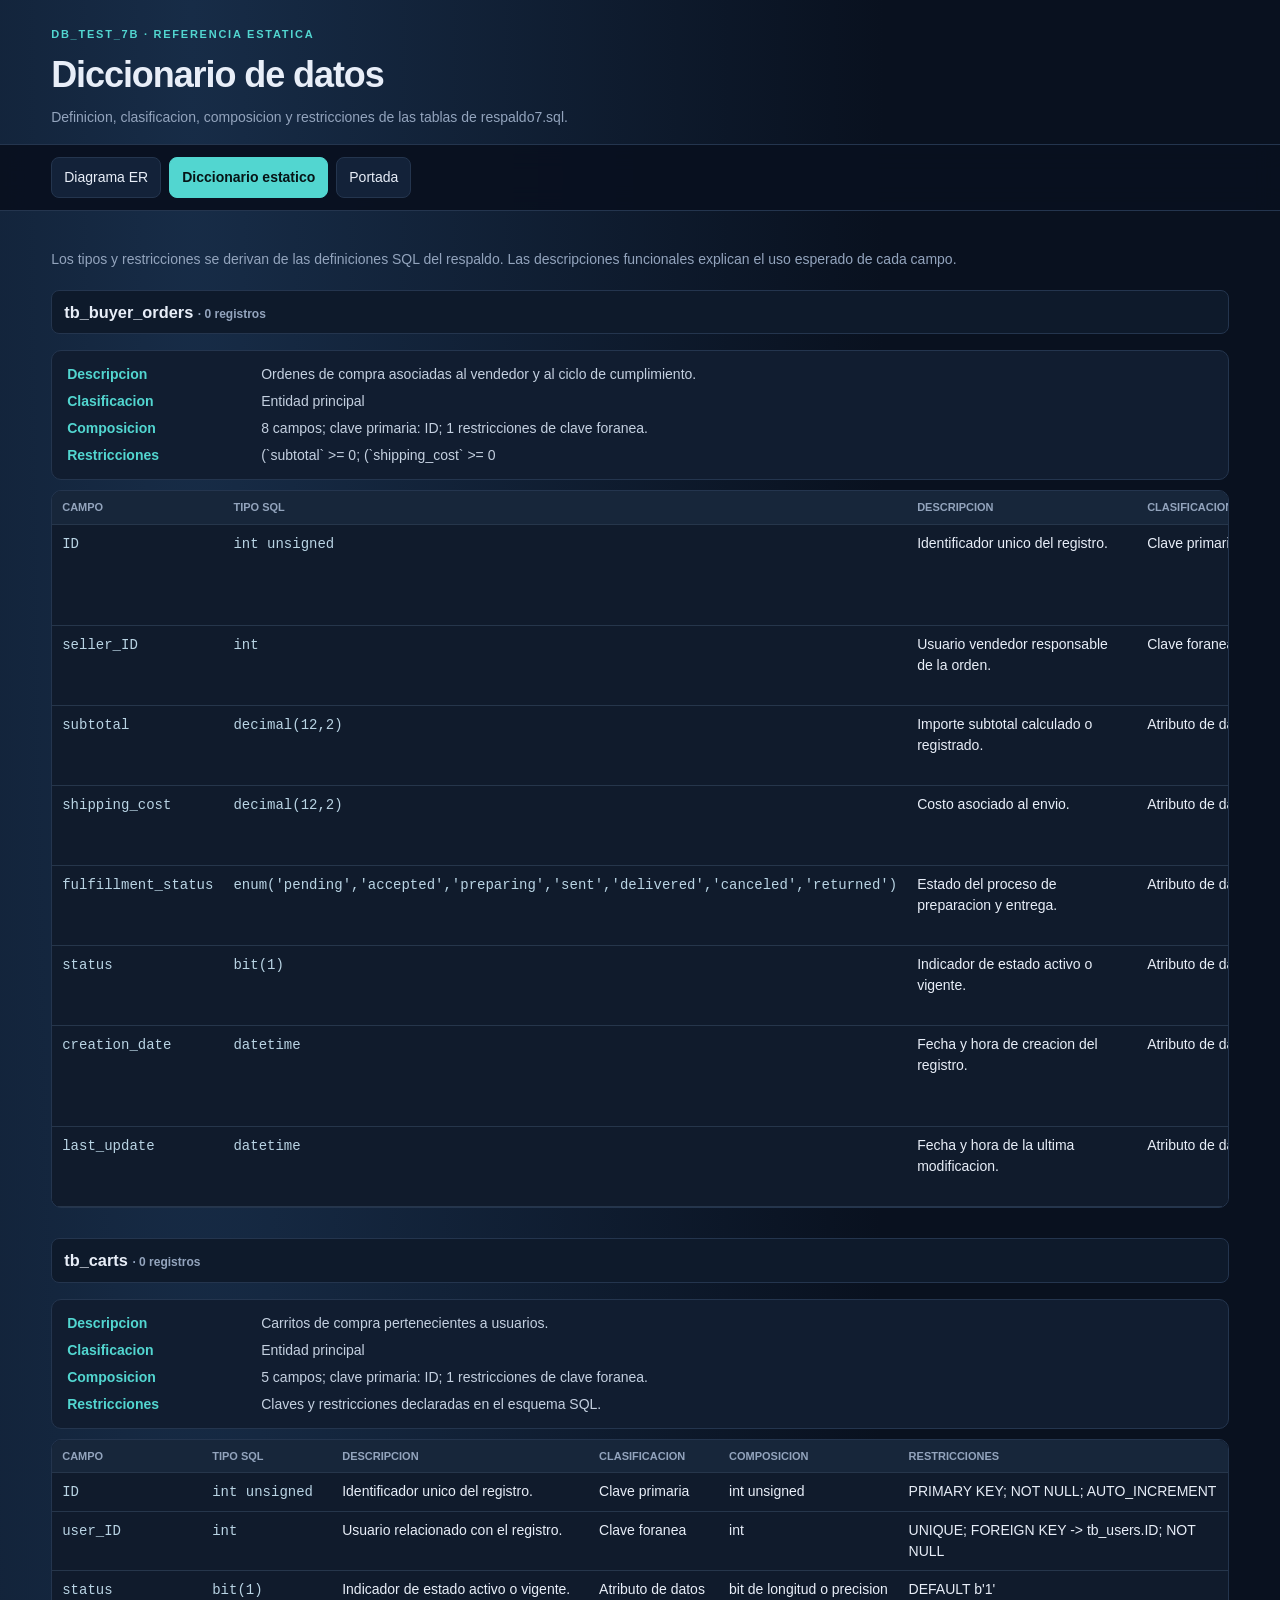
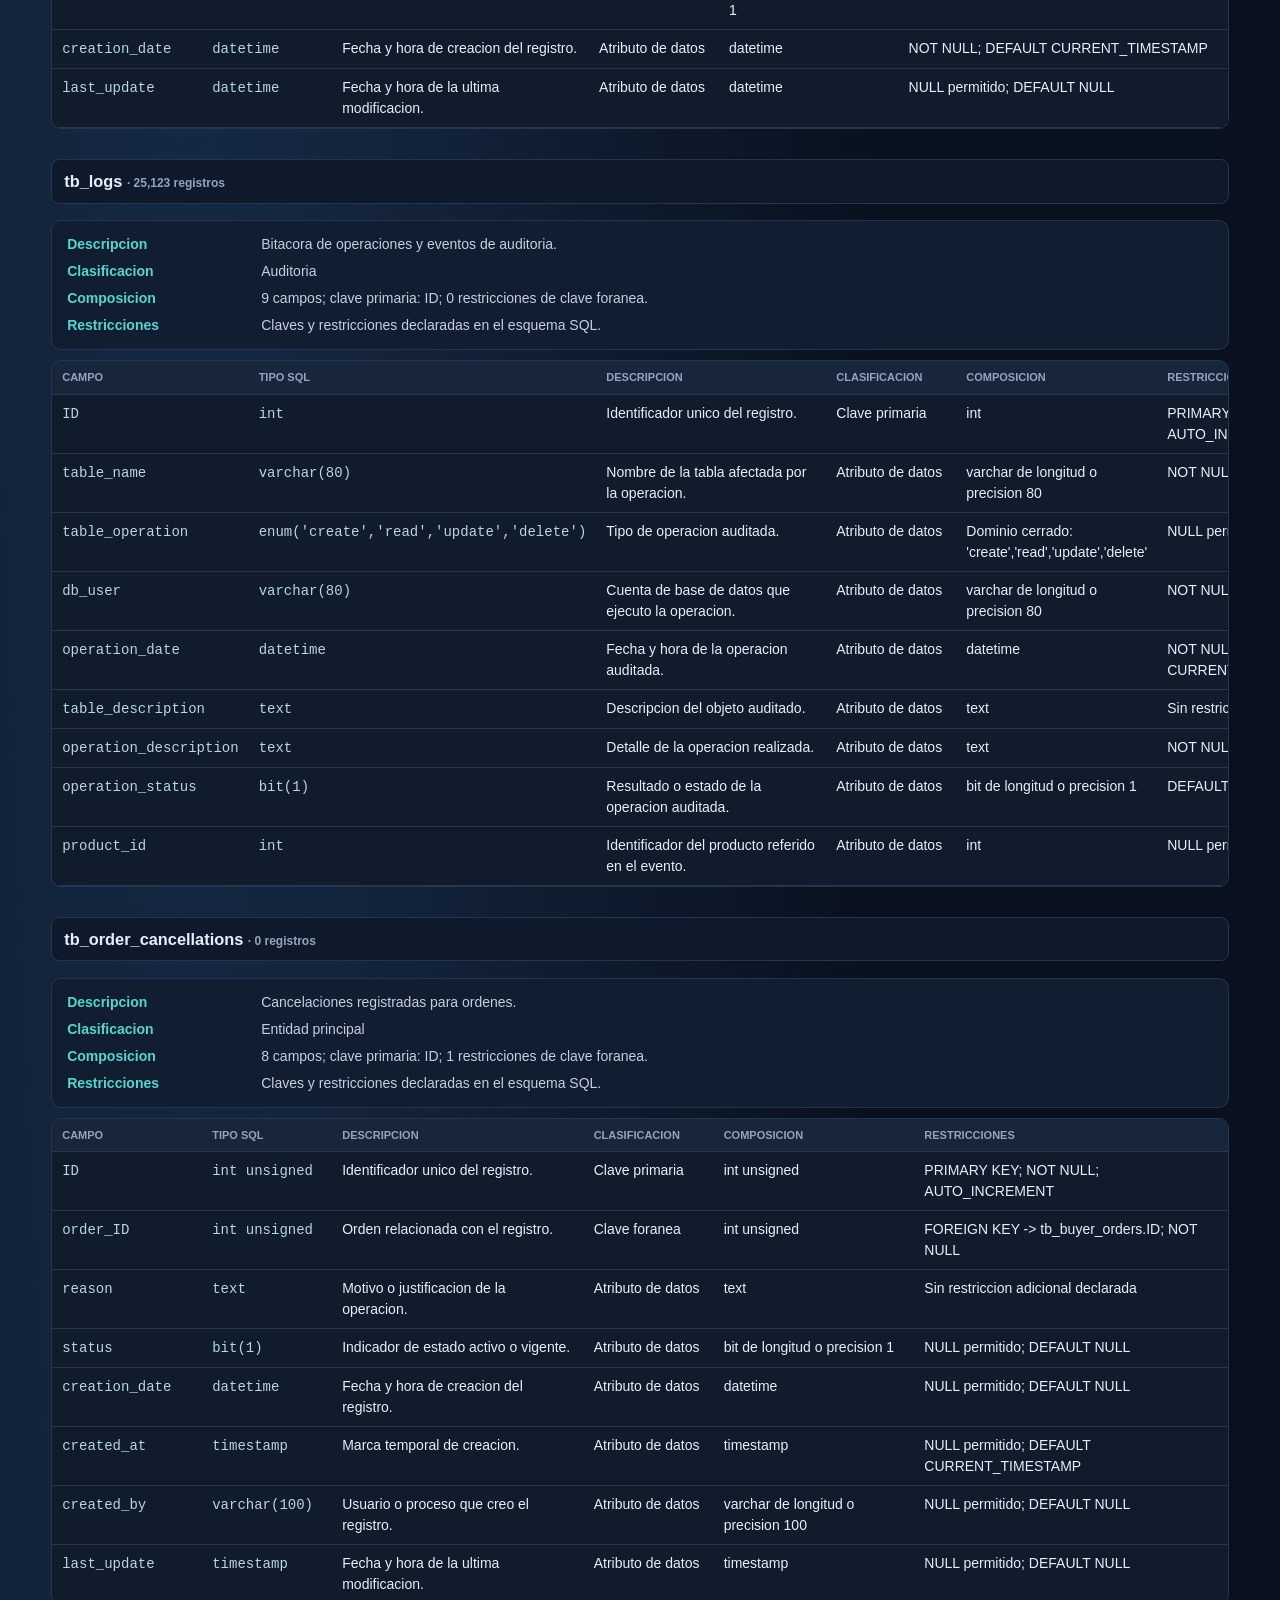
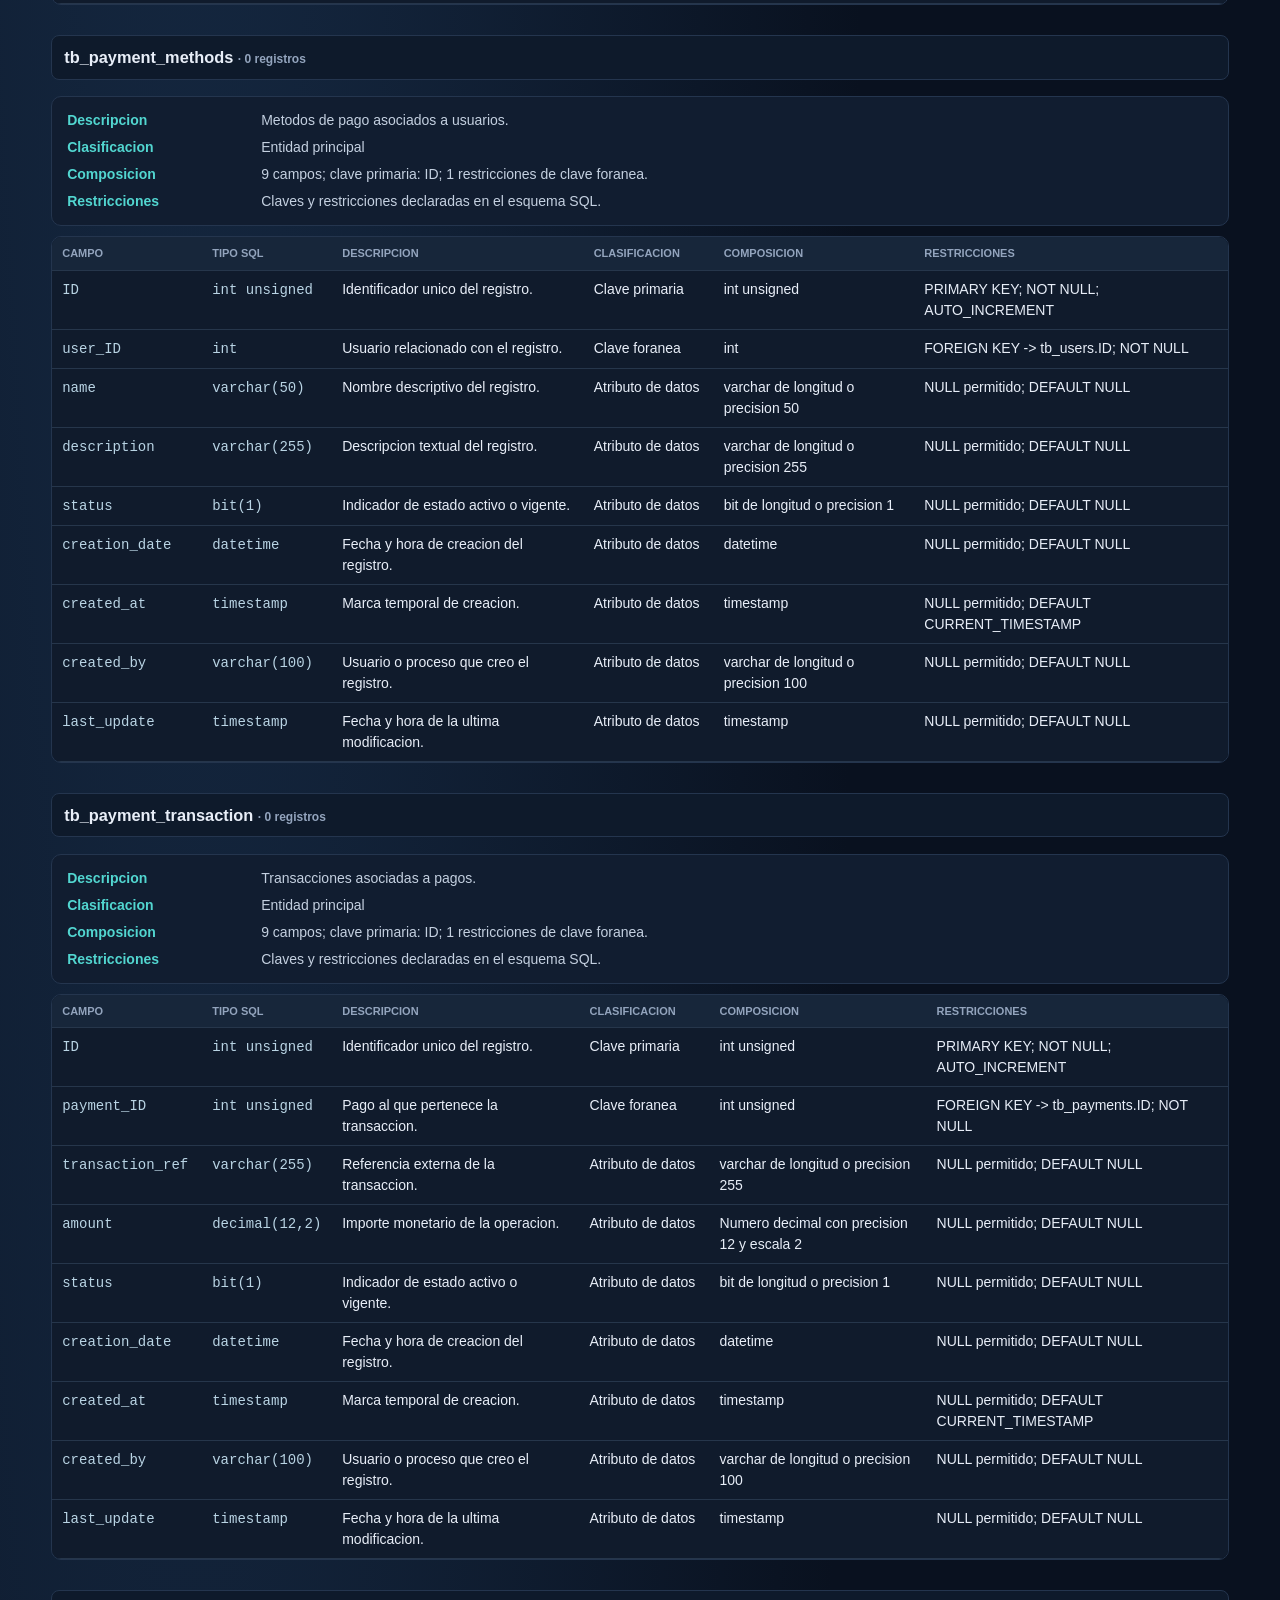
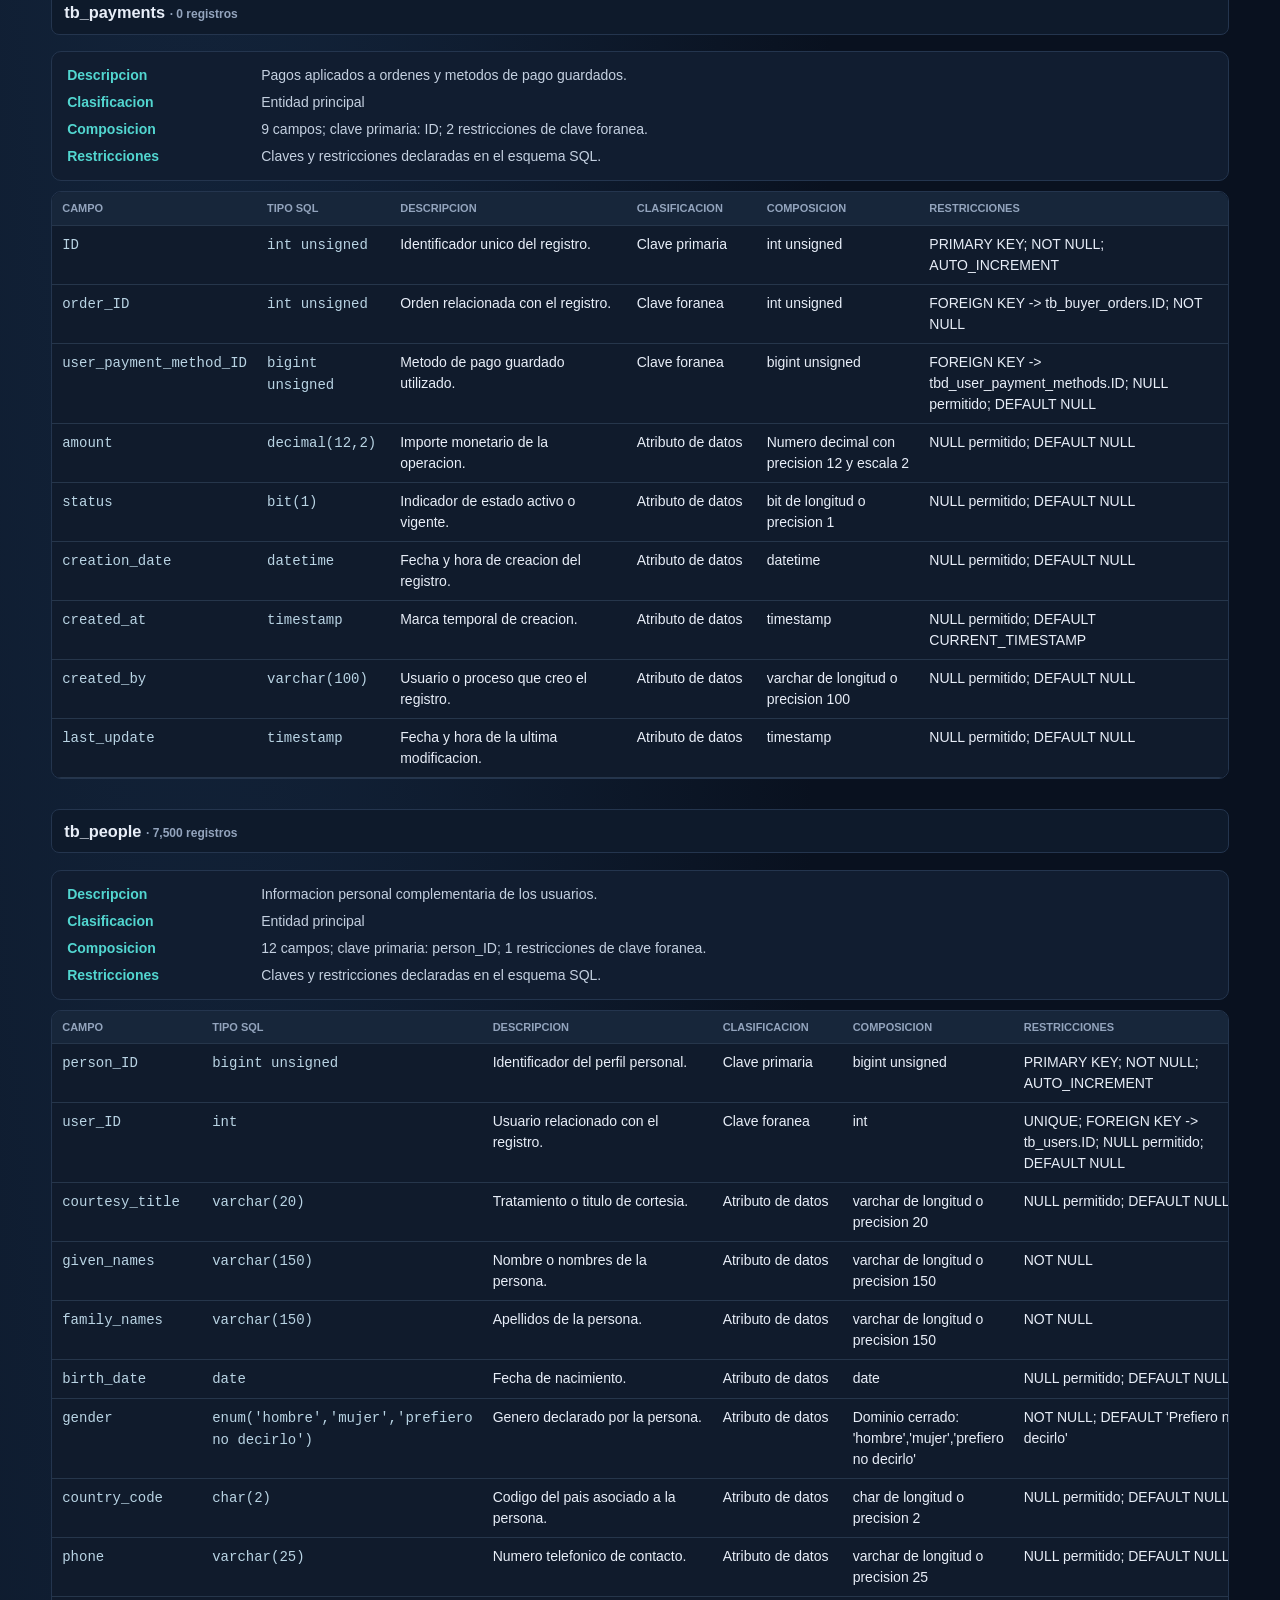
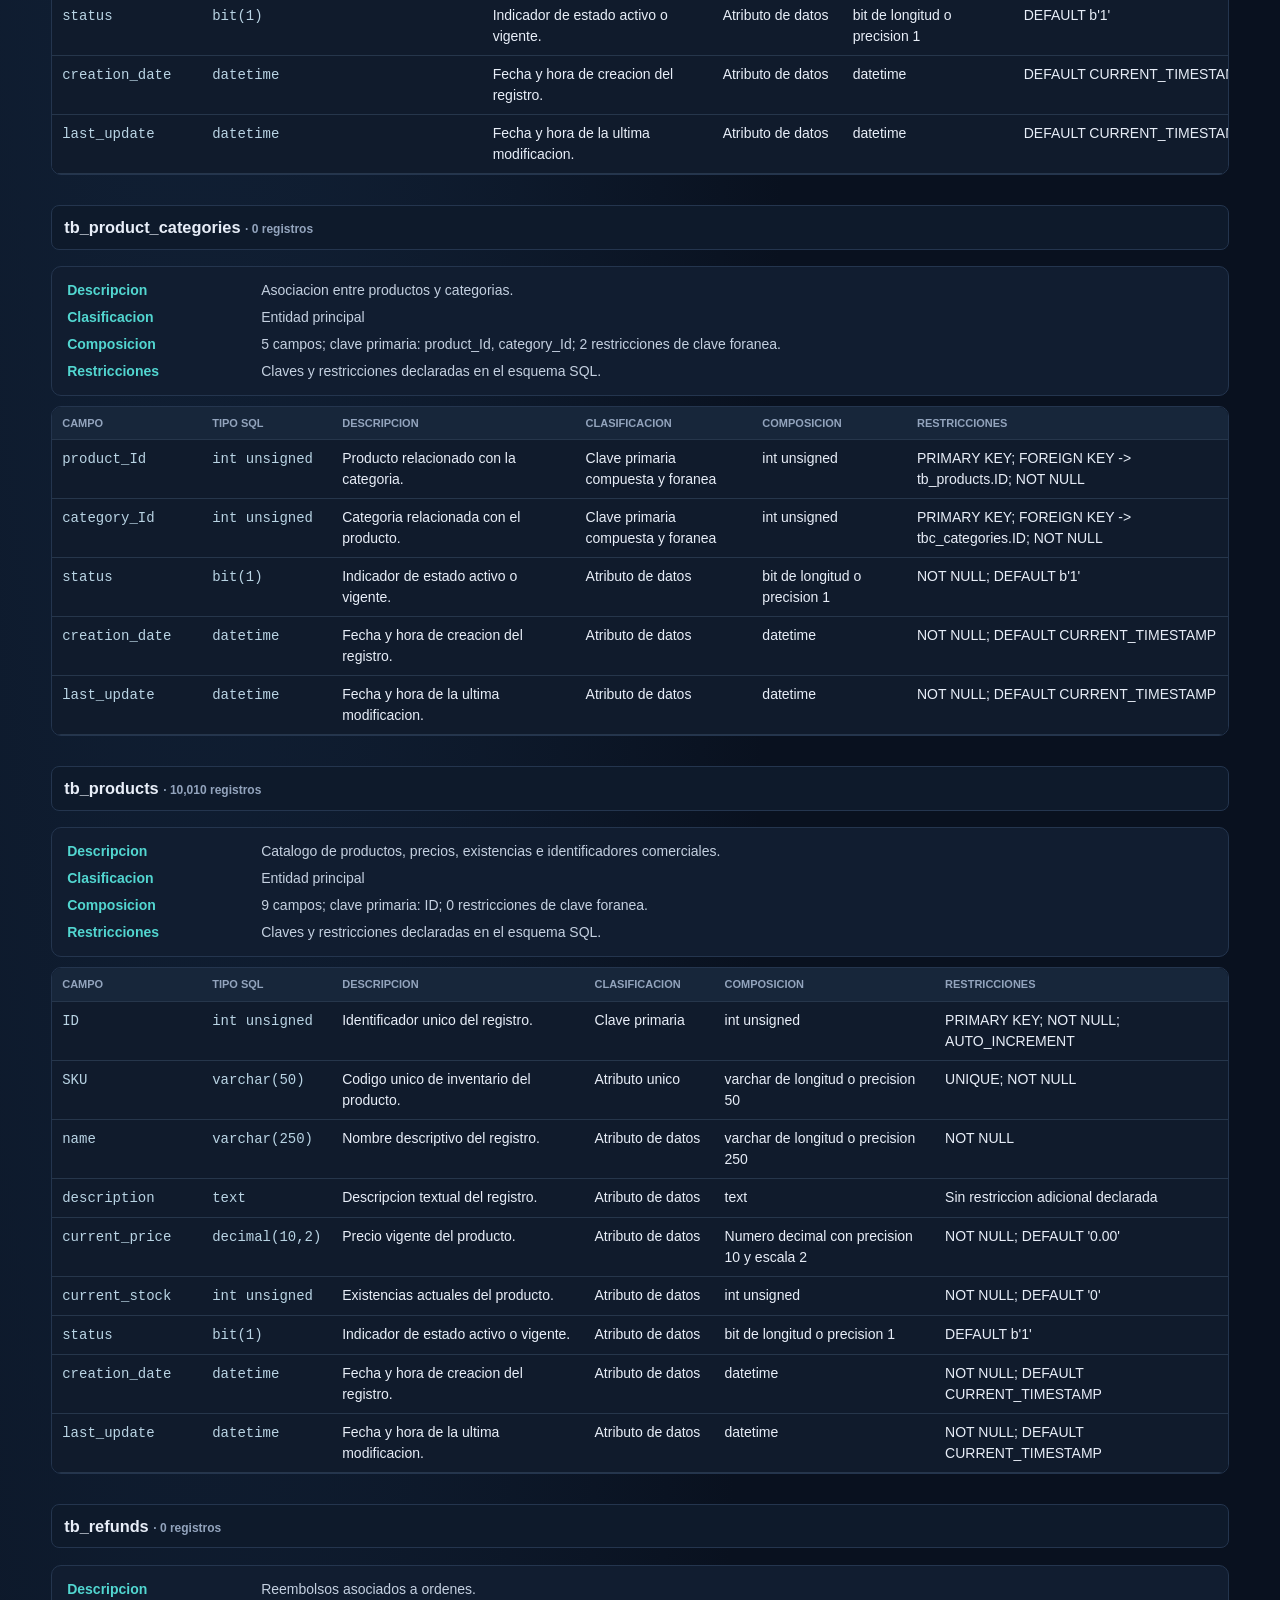
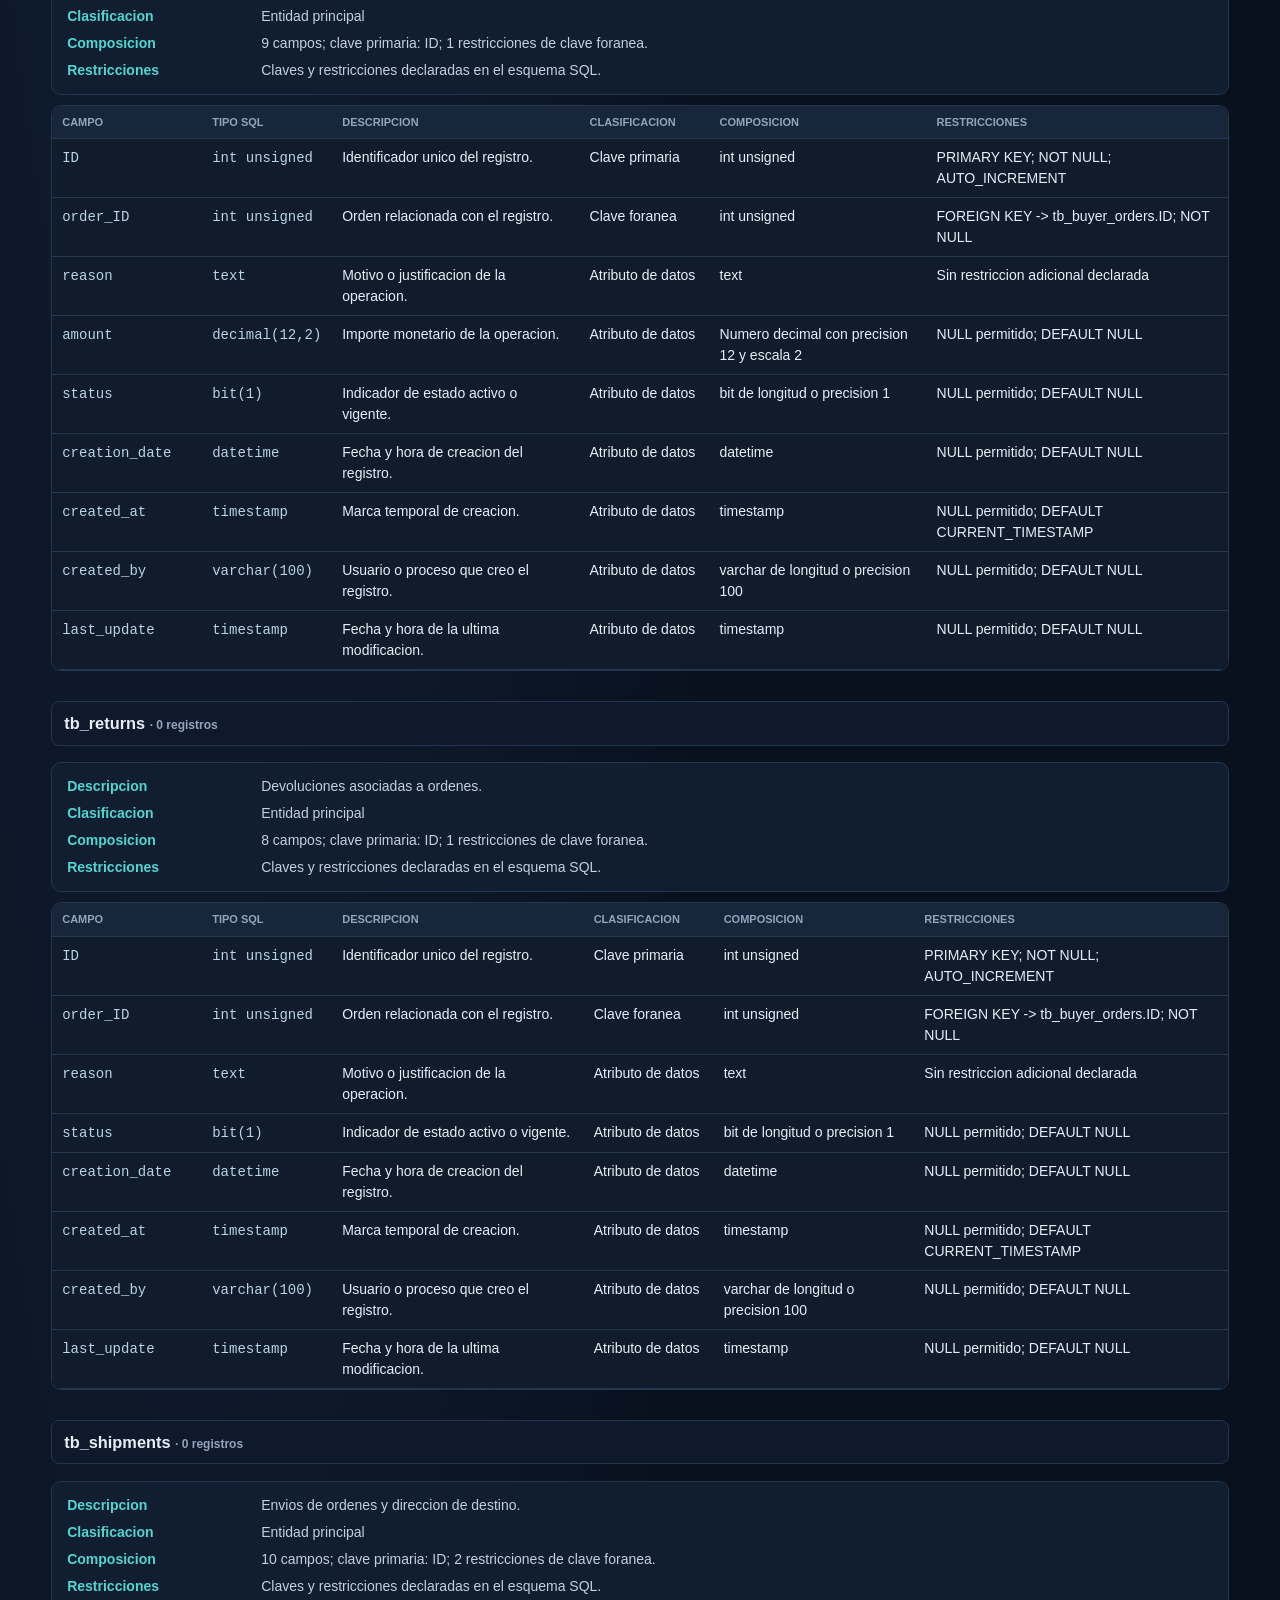
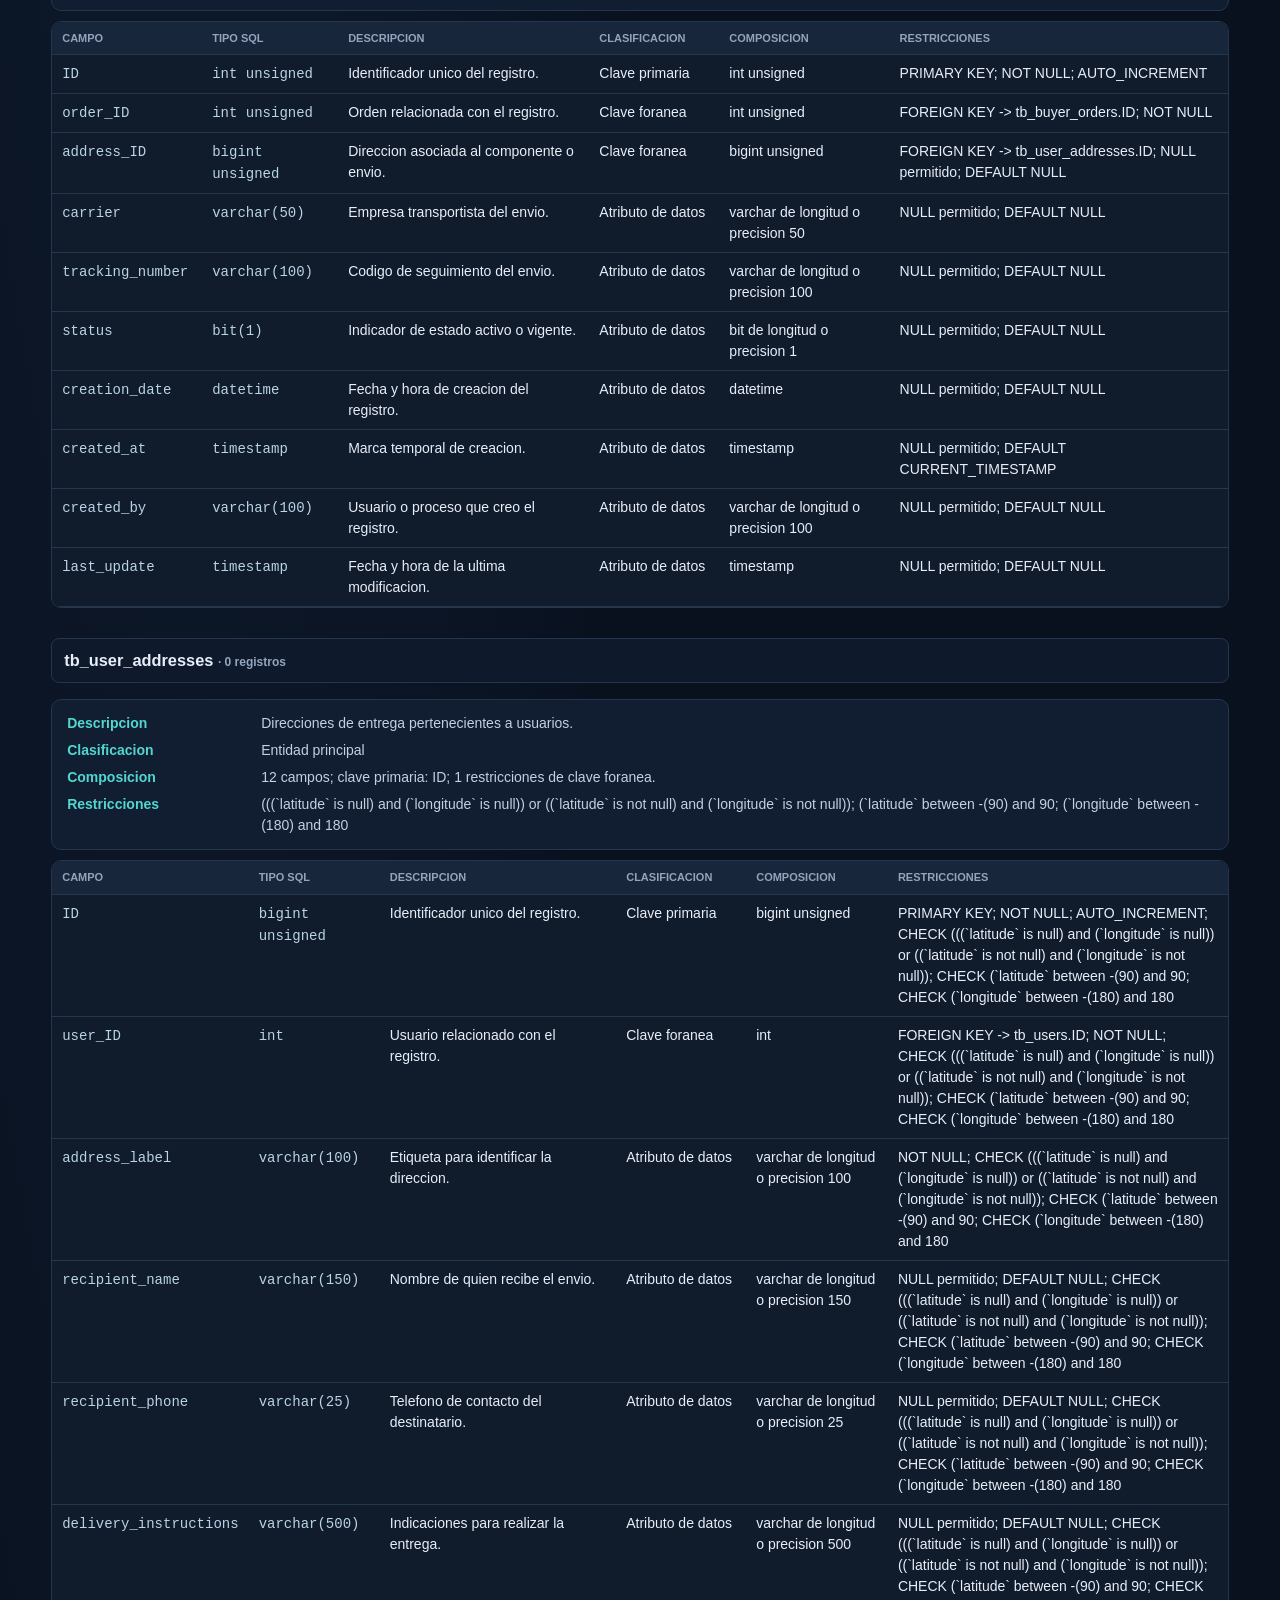
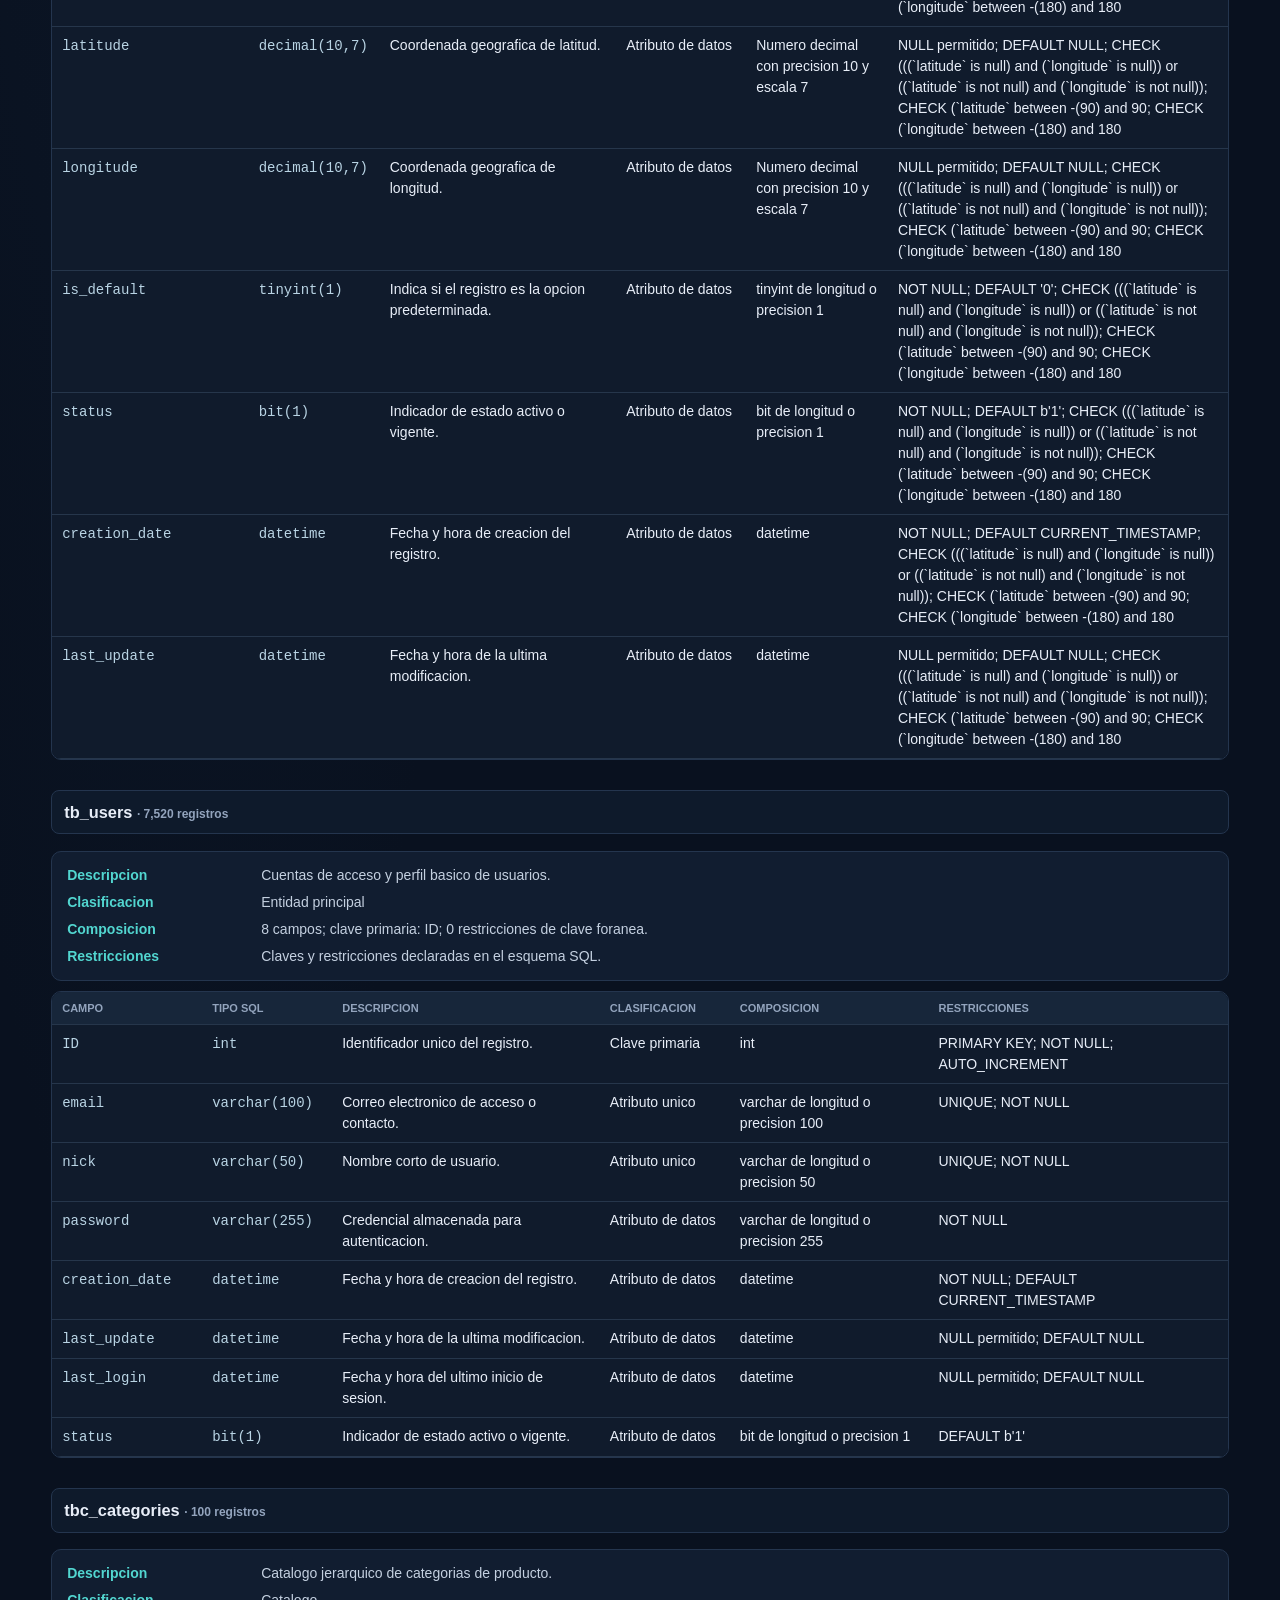
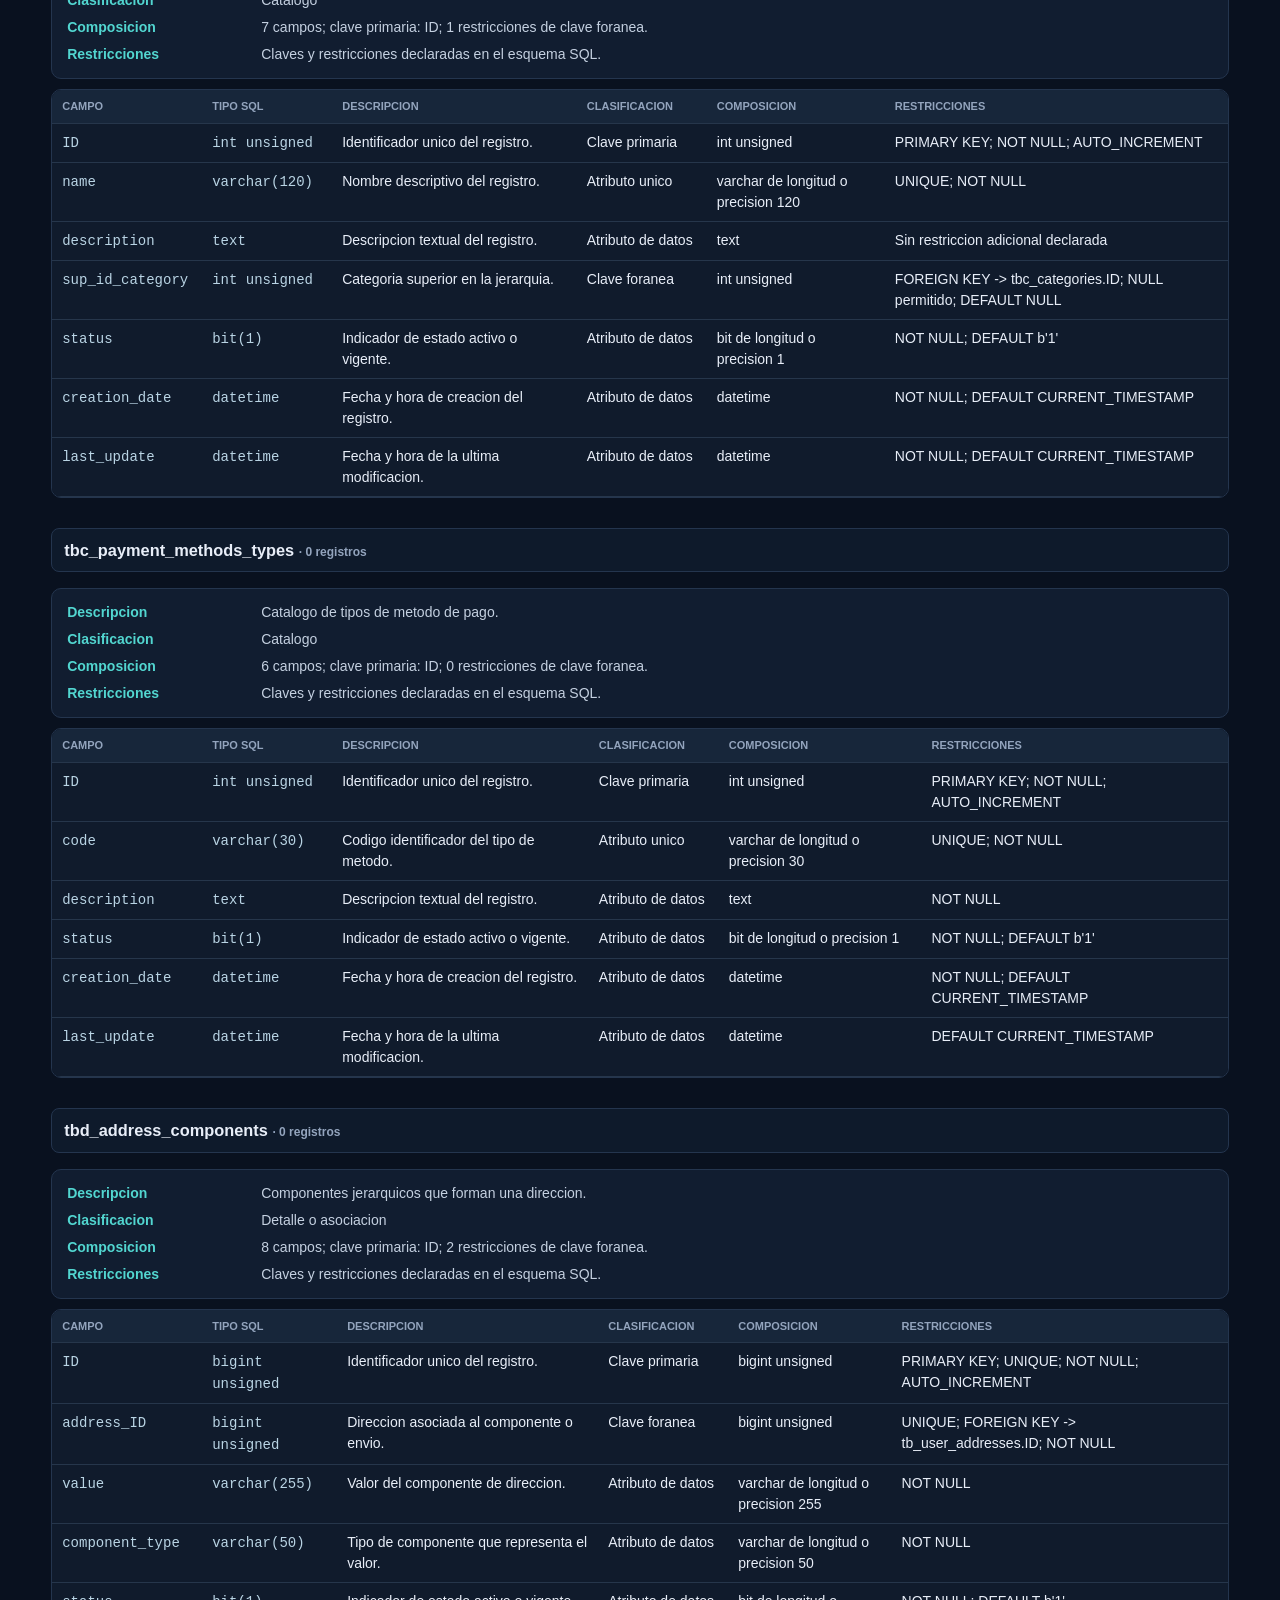
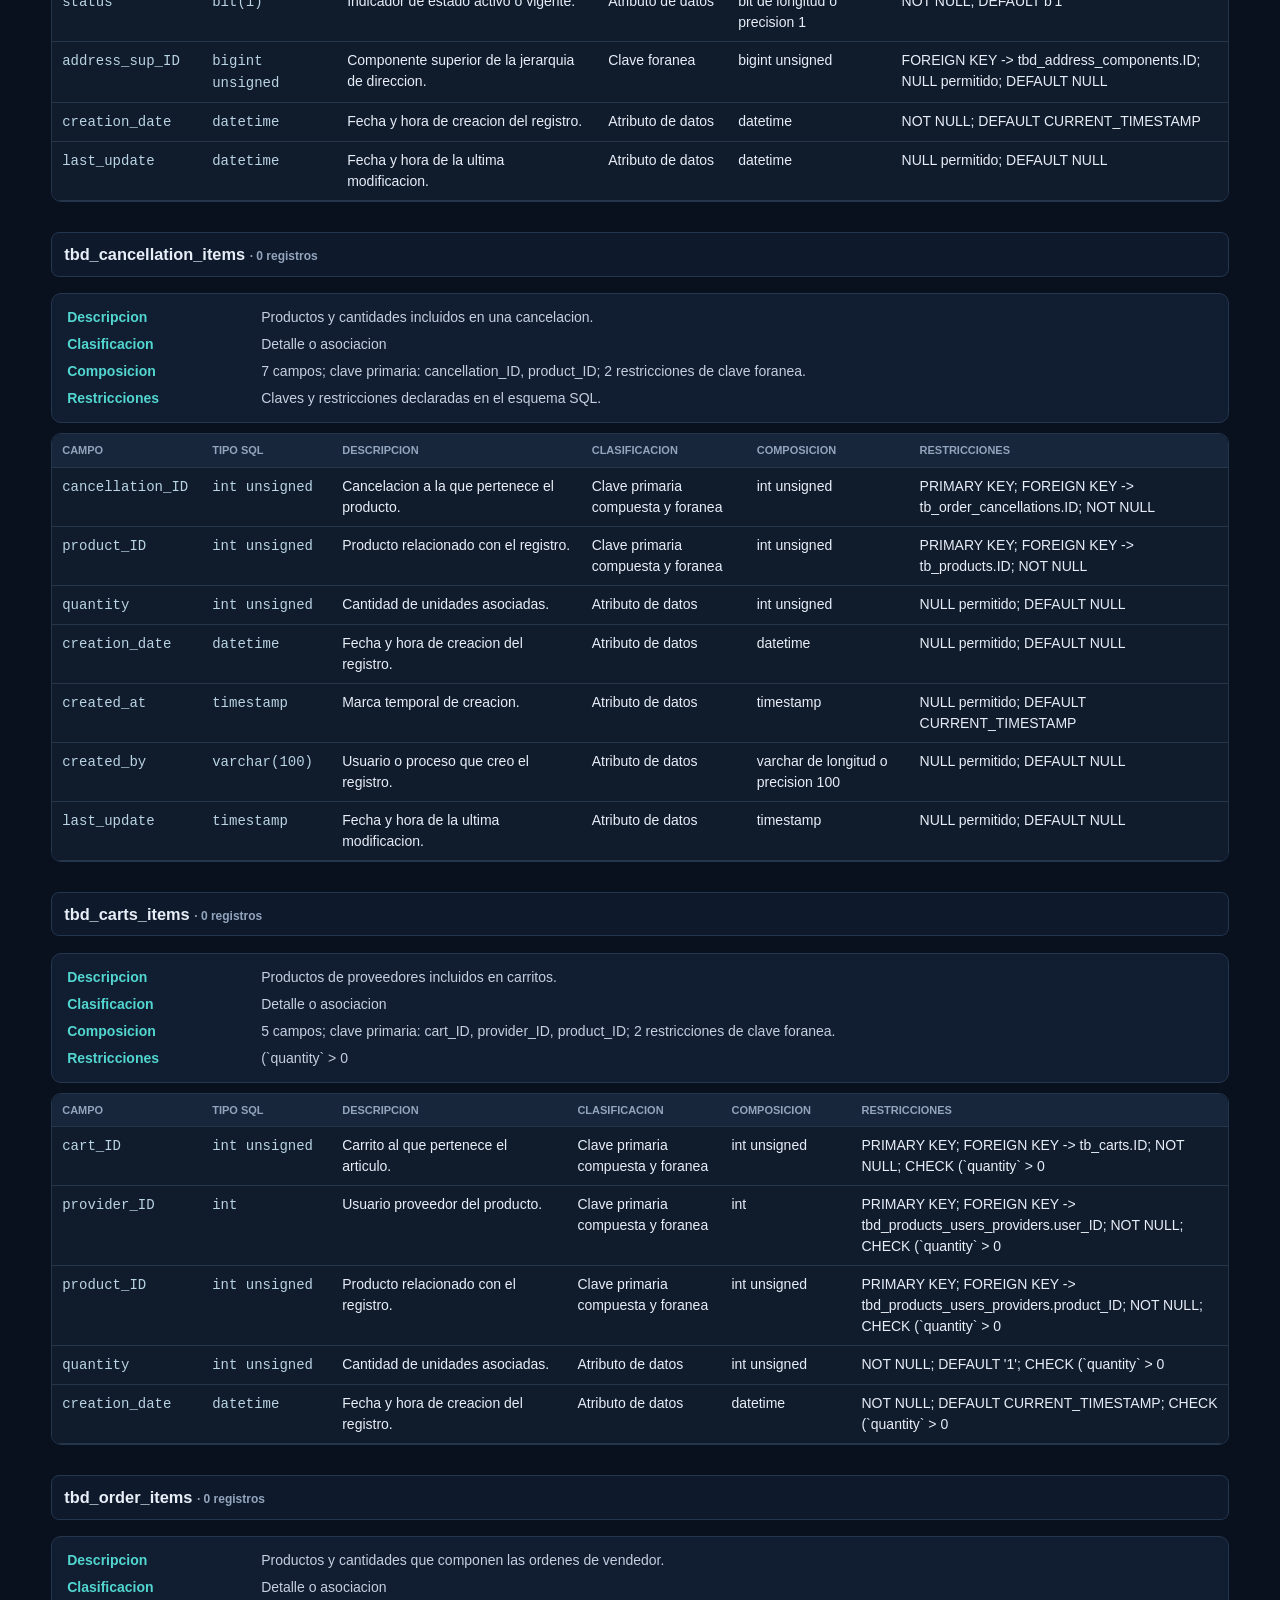
==== commit ba38a8ae: "update" ====
--- a/Practica03/diagrama/diccionario/index.html
+++ b/Practica03/diagrama/diccionario/index.html
@@ -1 +1 @@
-<!doctype html><html lang="es"><head><meta charset="utf-8"><meta name="viewport" content="width=device-width,initial-scale=1"><title>Diccionario de datos &#183; db_test_7b</title><link rel="stylesheet" href="../assets/css/main.css"></head><body><header class="top"><div class="eyebrow">db_test_7b &#183; Referencia est&#225;tica</div><h1>Diccionario de datos</h1><div class="subtitle">Campos, tipos SQL y relaciones definidos en respaldo7.sql.</div></header><nav class="bar"><a href="../erd/">Diagrama ER</a><a class="selected" href="./">Diccionario est&#183;tico</a><a href="../">Portada</a></nav><main class="dictionary"><p>Las tablas muestran el conteo incluido en el respaldo. La tabla <code>tb_logs</code> contiene registros de auditor&#183;a hist&#183;ricos.</p><section class="group" id="tb_buyer_orders"><h3>tb_buyer_orders <span class="hint">&#183; 0 registros</span></h3><div class="tablewrap"><table><thead><tr><th>Campo</th><th>Tipo SQL</th><th>Clave</th><th>Referencia</th></tr></thead><tbody><tr><td><code>ID</code></td><td><code>int unsigned</code></td><td>PK</td><td><code>&#183;</code></td></tr><tr><td><code>seller_ID</code></td><td><code>int</code></td><td>FK</td><td><code>tb_users.ID</code></td></tr><tr><td><code>subtotal</code></td><td><code>decimal(12,2)</code></td><td>&#183;</td><td><code>&#183;</code></td></tr><tr><td><code>shipping_cost</code></td><td><code>decimal(12,2)</code></td><td>&#183;</td><td><code>&#183;</code></td></tr><tr><td><code>fulfillment_status</code></td><td><code>enum(&#39;pending&#39;,&#39;accepted&#39;,&#39;preparing&#39;,&#39;sent&#39;,&#39;delivered&#39;,&#39;canceled&#39;,&#39;returned&#39;)</code></td><td>&#183;</td><td><code>&#183;</code></td></tr><tr><td><code>status</code></td><td><code>bit(1)</code></td><td>&#183;</td><td><code>&#183;</code></td></tr><tr><td><code>creation_date</code></td><td><code>datetime</code></td><td>&#183;</td><td><code>&#183;</code></td></tr><tr><td><code>last_update</code></td><td><code>datetime</code></td><td>&#183;</td><td><code>&#183;</code></td></tr></tbody></table></div></section><section class="group" id="tb_carts"><h3>tb_carts <span class="hint">&#183; 0 registros</span></h3><div class="tablewrap"><table><thead><tr><th>Campo</th><th>Tipo SQL</th><th>Clave</th><th>Referencia</th></tr></thead><tbody><tr><td><code>ID</code></td><td><code>int unsigned</code></td><td>PK</td><td><code>&#183;</code></td></tr><tr><td><code>user_ID</code></td><td><code>int</code></td><td>FK, UK</td><td><code>tb_users.ID</code></td></tr><tr><td><code>status</code></td><td><code>bit(1)</code></td><td>&#183;</td><td><code>&#183;</code></td></tr><tr><td><code>creation_date</code></td><td><code>datetime</code></td><td>&#183;</td><td><code>&#183;</code></td></tr><tr><td><code>last_update</code></td><td><code>datetime</code></td><td>&#183;</td><td><code>&#183;</code></td></tr></tbody></table></div></section><section class="group" id="tb_logs"><h3>tb_logs <span class="hint">&#183; 1 registros</span></h3><div class="tablewrap"><table><thead><tr><th>Campo</th><th>Tipo SQL</th><th>Clave</th><th>Referencia</th></tr></thead><tbody><tr><td><code>ID</code></td><td><code>int</code></td><td>PK</td><td><code>&#183;</code></td></tr><tr><td><code>table_name</code></td><td><code>varchar(80)</code></td><td>&#183;</td><td><code>&#183;</code></td></tr><tr><td><code>table_operation</code></td><td><code>enum(&#39;create&#39;,&#39;read&#39;,&#39;update&#39;,&#39;delete&#39;)</code></td><td>&#183;</td><td><code>&#183;</code></td></tr><tr><td><code>db_user</code></td><td><code>varchar(80)</code></td><td>&#183;</td><td><code>&#183;</code></td></tr><tr><td><code>operation_date</code></td><td><code>datetime</code></td><td>&#183;</td><td><code>&#183;</code></td></tr><tr><td><code>table_description</code></td><td><code>text</code></td><td>&#183;</td><td><code>&#183;</code></td></tr><tr><td><code>operation_description</code></td><td><code>text</code></td><td>&#183;</td><td><code>&#183;</code></td></tr><tr><td><code>operation_status</code></td><td><code>bit(1)</code></td><td>&#183;</td><td><code>&#183;</code></td></tr><tr><td><code>product_id</code></td><td><code>int</code></td><td>&#183;</td><td><code>&#183;</code></td></tr></tbody></table></div></section><section class="group" id="tb_order_cancellations"><h3>tb_order_cancellations <span class="hint">&#183; 0 registros</span></h3><div class="tablewrap"><table><thead><tr><th>Campo</th><th>Tipo SQL</th><th>Clave</th><th>Referencia</th></tr></thead><tbody><tr><td><code>ID</code></td><td><code>int unsigned</code></td><td>PK</td><td><code>&#183;</code></td></tr><tr><td><code>order_ID</code></td><td><code>int unsigned</code></td><td>FK</td><td><code>tb_buyer_orders.ID</code></td></tr><tr><td><code>reason</code></td><td><code>text</code></td><td>&#183;</td><td><code>&#183;</code></td></tr><tr><td><code>status</code></td><td><code>bit(1)</code></td><td>&#183;</td><td><code>&#183;</code></td></tr><tr><td><code>creation_date</code></td><td><code>datetime</code></td><td>&#183;</td><td><code>&#183;</code></td></tr><tr><td><code>created_at</code></td><td><code>timestamp</code></td><td>&#183;</td><td><code>&#183;</code></td></tr><tr><td><code>created_by</code></td><td><code>varchar(100)</code></td><td>&#183;</td><td><code>&#183;</code></td></tr><tr><td><code>last_update</code></td><td><code>timestamp</code></td><td>&#183;</td><td><code>&#183;</code></td></tr></tbody></table></div></section><section class="group" id="tb_payment_methods"><h3>tb_payment_methods <span class="hint">&#183; 0 registros</span></h3><div class="tablewrap"><table><thead><tr><th>Campo</th><th>Tipo SQL</th><th>Clave</th><th>Referencia</th></tr></thead><tbody><tr><td><code>ID</code></td><td><code>int unsigned</code></td><td>PK</td><td><code>&#183;</code></td></tr><tr><td><code>user_ID</code></td><td><code>int</code></td><td>FK</td><td><code>tb_users.ID</code></td></tr><tr><td><code>name</code></td><td><code>varchar(50)</code></td><td>&#183;</td><td><code>&#183;</code></td></tr><tr><td><code>description</code></td><td><code>varchar(255)</code></td><td>&#183;</td><td><code>&#183;</code></td></tr><tr><td><code>status</code></td><td><code>bit(1)</code></td><td>&#183;</td><td><code>&#183;</code></td></tr><tr><td><code>creation_date</code></td><td><code>datetime</code></td><td>&#183;</td><td><code>&#183;</code></td></tr><tr><td><code>created_at</code></td><td><code>timestamp</code></td><td>&#183;</td><td><code>&#183;</code></td></tr><tr><td><code>created_by</code></td><td><code>varchar(100)</code></td><td>&#183;</td><td><code>&#183;</code></td></tr><tr><td><code>last_update</code></td><td><code>timestamp</code></td><td>&#183;</td><td><code>&#183;</code></td></tr></tbody></table></div></section><section class="group" id="tb_payment_transaction"><h3>tb_payment_transaction <span class="hint">&#183; 0 registros</span></h3><div class="tablewrap"><table><thead><tr><th>Campo</th><th>Tipo SQL</th><th>Clave</th><th>Referencia</th></tr></thead><tbody><tr><td><code>ID</code></td><td><code>int unsigned</code></td><td>PK</td><td><code>&#183;</code></td></tr><tr><td><code>payment_ID</code></td><td><code>int unsigned</code></td><td>FK</td><td><code>tb_payments.ID</code></td></tr><tr><td><code>transaction_ref</code></td><td><code>varchar(255)</code></td><td>&#183;</td><td><code>&#183;</code></td></tr><tr><td><code>amount</code></td><td><code>decimal(12,2)</code></td><td>&#183;</td><td><code>&#183;</code></td></tr><tr><td><code>status</code></td><td><code>bit(1)</code></td><td>&#183;</td><td><code>&#183;</code></td></tr><tr><td><code>creation_date</code></td><td><code>datetime</code></td><td>&#183;</td><td><code>&#183;</code></td></tr><tr><td><code>created_at</code></td><td><code>timestamp</code></td><td>&#183;</td><td><code>&#183;</code></td></tr><tr><td><code>created_by</code></td><td><code>varchar(100)</code></td><td>&#183;</td><td><code>&#183;</code></td></tr><tr><td><code>last_update</code></td><td><code>timestamp</code></td><td>&#183;</td><td><code>&#183;</code></td></tr></tbody></table></div></section><section class="group" id="tb_payments"><h3>tb_payments <span class="hint">&#183; 0 registros</span></h3><div class="tablewrap"><table><thead><tr><th>Campo</th><th>Tipo SQL</th><th>Clave</th><th>Referencia</th></tr></thead><tbody><tr><td><code>ID</code></td><td><code>int unsigned</code></td><td>PK</td><td><code>&#183;</code></td></tr><tr><td><code>order_ID</code></td><td><code>int unsigned</code></td><td>FK</td><td><code>tb_buyer_orders.ID</code></td></tr><tr><td><code>user_payment_method_ID</code></td><td><code>bigint unsigned</code></td><td>FK</td><td><code>tbd_user_payment_methods.ID</code></td></tr><tr><td><code>amount</code></td><td><code>decimal(12,2)</code></td><td>&#183;</td><td><code>&#183;</code></td></tr><tr><td><code>status</code></td><td><code>bit(1)</code></td><td>&#183;</td><td><code>&#183;</code></td></tr><tr><td><code>creation_date</code></td><td><code>datetime</code></td><td>&#183;</td><td><code>&#183;</code></td></tr><tr><td><code>created_at</code></td><td><code>timestamp</code></td><td>&#183;</td><td><code>&#183;</code></td></tr><tr><td><code>created_by</code></td><td><code>varchar(100)</code></td><td>&#183;</td><td><code>&#183;</code></td></tr><tr><td><code>last_update</code></td><td><code>timestamp</code></td><td>&#183;</td><td><code>&#183;</code></td></tr></tbody></table></div></section><section class="group" id="tb_people"><h3>tb_people <span class="hint">&#183; 7,012 registros</span></h3><div class="tablewrap"><table><thead><tr><th>Campo</th><th>Tipo SQL</th><th>Clave</th><th>Referencia</th></tr></thead><tbody><tr><td><code>person_ID</code></td><td><code>bigint unsigned</code></td><td>PK</td><td><code>&#183;</code></td></tr><tr><td><code>user_ID</code></td><td><code>int</code></td><td>FK, UK</td><td><code>tb_users.ID</code></td></tr><tr><td><code>courtesy_title</code></td><td><code>varchar(20)</code></td><td>&#183;</td><td><code>&#183;</code></td></tr><tr><td><code>given_names</code></td><td><code>varchar(150)</code></td><td>&#183;</td><td><code>&#183;</code></td></tr><tr><td><code>family_names</code></td><td><code>varchar(150)</code></td><td>&#183;</td><td><code>&#183;</code></td></tr><tr><td><code>birth_date</code></td><td><code>date</code></td><td>&#183;</td><td><code>&#183;</code></td></tr><tr><td><code>gender</code></td><td><code>enum(&#39;hombre&#39;,&#39;mujer&#39;,&#39;prefiero no decirlo&#39;)</code></td><td>&#183;</td><td><code>&#183;</code></td></tr><tr><td><code>country_code</code></td><td><code>char(2)</code></td><td>&#183;</td><td><code>&#183;</code></td></tr><tr><td><code>phone</code></td><td><code>varchar(25)</code></td><td>&#183;</td><td><code>&#183;</code></td></tr><tr><td><code>status</code></td><td><code>bit(1)</code></td><td>&#183;</td><td><code>&#183;</code></td></tr><tr><td><code>creation_date</code></td><td><code>datetime</code></td><td>&#183;</td><td><code>&#183;</code></td></tr><tr><td><code>last_update</code></td><td><code>datetime</code></td><td>&#183;</td><td><code>&#183;</code></td></tr></tbody></table></div></section><section class="group" id="tb_product_categories"><h3>tb_product_categories <span class="hint">&#183; 1 registros</span></h3><div class="tablewrap"><table><thead><tr><th>Campo</th><th>Tipo SQL</th><th>Clave</th><th>Referencia</th></tr></thead><tbody><tr><td><code>product_Id</code></td><td><code>int unsigned</code></td><td>PK, FK</td><td><code>tb_products.ID</code></td></tr><tr><td><code>category_Id</code></td><td><code>int unsigned</code></td><td>PK, FK</td><td><code>tbc_categories.ID</code></td></tr><tr><td><code>status</code></td><td><code>bit(1)</code></td><td>&#183;</td><td><code>&#183;</code></td></tr><tr><td><code>creation_date</code></td><td><code>datetime</code></td><td>&#183;</td><td><code>&#183;</code></td></tr><tr><td><code>last_update</code></td><td><code>datetime</code></td><td>&#183;</td><td><code>&#183;</code></td></tr></tbody></table></div></section><section class="group" id="tb_products"><h3>tb_products <span class="hint">&#183; 5,221 registros</span></h3><div class="tablewrap"><table><thead><tr><th>Campo</th><th>Tipo SQL</th><th>Clave</th><th>Referencia</th></tr></thead><tbody><tr><td><code>ID</code></td><td><code>int unsigned</code></td><td>PK</td><td><code>&#183;</code></td></tr><tr><td><code>SKU</code></td><td><code>varchar(50)</code></td><td>UK</td><td><code>&#183;</code></td></tr><tr><td><code>name</code></td><td><code>varchar(250)</code></td><td>&#183;</td><td><code>&#183;</code></td></tr><tr><td><code>description</code></td><td><code>text</code></td><td>&#183;</td><td><code>&#183;</code></td></tr><tr><td><code>current_price</code></td><td><code>decimal(10,2)</code></td><td>&#183;</td><td><code>&#183;</code></td></tr><tr><td><code>current_stock</code></td><td><code>int unsigned</code></td><td>&#183;</td><td><code>&#183;</code></td></tr><tr><td><code>status</code></td><td><code>bit(1)</code></td><td>&#183;</td><td><code>&#183;</code></td></tr><tr><td><code>creation_date</code></td><td><code>datetime</code></td><td>&#183;</td><td><code>&#183;</code></td></tr><tr><td><code>last_update</code></td><td><code>datetime</code></td><td>&#183;</td><td><code>&#183;</code></td></tr></tbody></table></div></section><section class="group" id="tb_refunds"><h3>tb_refunds <span class="hint">&#183; 0 registros</span></h3><div class="tablewrap"><table><thead><tr><th>Campo</th><th>Tipo SQL</th><th>Clave</th><th>Referencia</th></tr></thead><tbody><tr><td><code>ID</code></td><td><code>int unsigned</code></td><td>PK</td><td><code>&#183;</code></td></tr><tr><td><code>order_ID</code></td><td><code>int unsigned</code></td><td>FK</td><td><code>tb_buyer_orders.ID</code></td></tr><tr><td><code>reason</code></td><td><code>text</code></td><td>&#183;</td><td><code>&#183;</code></td></tr><tr><td><code>amount</code></td><td><code>decimal(12,2)</code></td><td>&#183;</td><td><code>&#183;</code></td></tr><tr><td><code>status</code></td><td><code>bit(1)</code></td><td>&#183;</td><td><code>&#183;</code></td></tr><tr><td><code>creation_date</code></td><td><code>datetime</code></td><td>&#183;</td><td><code>&#183;</code></td></tr><tr><td><code>created_at</code></td><td><code>timestamp</code></td><td>&#183;</td><td><code>&#183;</code></td></tr><tr><td><code>created_by</code></td><td><code>varchar(100)</code></td><td>&#183;</td><td><code>&#183;</code></td></tr><tr><td><code>last_update</code></td><td><code>timestamp</code></td><td>&#183;</td><td><code>&#183;</code></td></tr></tbody></table></div></section><section class="group" id="tb_returns"><h3>tb_returns <span class="hint">&#183; 0 registros</span></h3><div class="tablewrap"><table><thead><tr><th>Campo</th><th>Tipo SQL</th><th>Clave</th><th>Referencia</th></tr></thead><tbody><tr><td><code>ID</code></td><td><code>int unsigned</code></td><td>PK</td><td><code>&#183;</code></td></tr><tr><td><code>order_ID</code></td><td><code>int unsigned</code></td><td>FK</td><td><code>tb_buyer_orders.ID</code></td></tr><tr><td><code>reason</code></td><td><code>text</code></td><td>&#183;</td><td><code>&#183;</code></td></tr><tr><td><code>status</code></td><td><code>bit(1)</code></td><td>&#183;</td><td><code>&#183;</code></td></tr><tr><td><code>creation_date</code></td><td><code>datetime</code></td><td>&#183;</td><td><code>&#183;</code></td></tr><tr><td><code>created_at</code></td><td><code>timestamp</code></td><td>&#183;</td><td><code>&#183;</code></td></tr><tr><td><code>created_by</code></td><td><code>varchar(100)</code></td><td>&#183;</td><td><code>&#183;</code></td></tr><tr><td><code>last_update</code></td><td><code>timestamp</code></td><td>&#183;</td><td><code>&#183;</code></td></tr></tbody></table></div></section><section class="group" id="tb_shipments"><h3>tb_shipments <span class="hint">&#183; 0 registros</span></h3><div class="tablewrap"><table><thead><tr><th>Campo</th><th>Tipo SQL</th><th>Clave</th><th>Referencia</th></tr></thead><tbody><tr><td><code>ID</code></td><td><code>int unsigned</code></td><td>PK</td><td><code>&#183;</code></td></tr><tr><td><code>order_ID</code></td><td><code>int unsigned</code></td><td>FK</td><td><code>tb_buyer_orders.ID</code></td></tr><tr><td><code>address_ID</code></td><td><code>bigint unsigned</code></td><td>FK</td><td><code>tb_user_addresses.ID</code></td></tr><tr><td><code>carrier</code></td><td><code>varchar(50)</code></td><td>&#183;</td><td><code>&#183;</code></td></tr><tr><td><code>tracking_number</code></td><td><code>varchar(100)</code></td><td>&#183;</td><td><code>&#183;</code></td></tr><tr><td><code>status</code></td><td><code>bit(1)</code></td><td>&#183;</td><td><code>&#183;</code></td></tr><tr><td><code>creation_date</code></td><td><code>datetime</code></td><td>&#183;</td><td><code>&#183;</code></td></tr><tr><td><code>created_at</code></td><td><code>timestamp</code></td><td>&#183;</td><td><code>&#183;</code></td></tr><tr><td><code>created_by</code></td><td><code>varchar(100)</code></td><td>&#183;</td><td><code>&#183;</code></td></tr><tr><td><code>last_update</code></td><td><code>timestamp</code></td><td>&#183;</td><td><code>&#183;</code></td></tr></tbody></table></div></section><section class="group" id="tb_user_addresses"><h3>tb_user_addresses <span class="hint">&#183; 0 registros</span></h3><div class="tablewrap"><table><thead><tr><th>Campo</th><th>Tipo SQL</th><th>Clave</th><th>Referencia</th></tr></thead><tbody><tr><td><code>ID</code></td><td><code>bigint unsigned</code></td><td>PK</td><td><code>&#183;</code></td></tr><tr><td><code>user_ID</code></td><td><code>int</code></td><td>FK</td><td><code>tb_users.ID</code></td></tr><tr><td><code>address_label</code></td><td><code>varchar(100)</code></td><td>&#183;</td><td><code>&#183;</code></td></tr><tr><td><code>recipient_name</code></td><td><code>varchar(150)</code></td><td>&#183;</td><td><code>&#183;</code></td></tr><tr><td><code>recipient_phone</code></td><td><code>varchar(25)</code></td><td>&#183;</td><td><code>&#183;</code></td></tr><tr><td><code>delivery_instructions</code></td><td><code>varchar(500)</code></td><td>&#183;</td><td><code>&#183;</code></td></tr><tr><td><code>latitude</code></td><td><code>decimal(10,7)</code></td><td>&#183;</td><td><code>&#183;</code></td></tr><tr><td><code>longitude</code></td><td><code>decimal(10,7)</code></td><td>&#183;</td><td><code>&#183;</code></td></tr><tr><td><code>is_default</code></td><td><code>tinyint(1)</code></td><td>&#183;</td><td><code>&#183;</code></td></tr><tr><td><code>status</code></td><td><code>bit(1)</code></td><td>&#183;</td><td><code>&#183;</code></td></tr><tr><td><code>creation_date</code></td><td><code>datetime</code></td><td>&#183;</td><td><code>&#183;</code></td></tr><tr><td><code>last_update</code></td><td><code>datetime</code></td><td>&#183;</td><td><code>&#183;</code></td></tr></tbody></table></div></section><section class="group" id="tb_users"><h3>tb_users <span class="hint">&#183; 5,115 registros</span></h3><div class="tablewrap"><table><thead><tr><th>Campo</th><th>Tipo SQL</th><th>Clave</th><th>Referencia</th></tr></thead><tbody><tr><td><code>ID</code></td><td><code>int</code></td><td>PK</td><td><code>&#183;</code></td></tr><tr><td><code>email</code></td><td><code>varchar(100)</code></td><td>UK</td><td><code>&#183;</code></td></tr><tr><td><code>nick</code></td><td><code>varchar(50)</code></td><td>UK</td><td><code>&#183;</code></td></tr><tr><td><code>password</code></td><td><code>varchar(255)</code></td><td>&#183;</td><td><code>&#183;</code></td></tr><tr><td><code>creation_date</code></td><td><code>datetime</code></td><td>&#183;</td><td><code>&#183;</code></td></tr><tr><td><code>last_update</code></td><td><code>datetime</code></td><td>&#183;</td><td><code>&#183;</code></td></tr><tr><td><code>last_login</code></td><td><code>datetime</code></td><td>&#183;</td><td><code>&#183;</code></td></tr><tr><td><code>status</code></td><td><code>bit(1)</code></td><td>&#183;</td><td><code>&#183;</code></td></tr></tbody></table></div></section><section class="group" id="tbc_categories"><h3>tbc_categories <span class="hint">&#183; 100 registros</span></h3><div class="tablewrap"><table><thead><tr><th>Campo</th><th>Tipo SQL</th><th>Clave</th><th>Referencia</th></tr></thead><tbody><tr><td><code>ID</code></td><td><code>int unsigned</code></td><td>PK</td><td><code>&#183;</code></td></tr><tr><td><code>name</code></td><td><code>varchar(120)</code></td><td>UK</td><td><code>&#183;</code></td></tr><tr><td><code>description</code></td><td><code>text</code></td><td>&#183;</td><td><code>&#183;</code></td></tr><tr><td><code>sup_id_category</code></td><td><code>int unsigned</code></td><td>FK</td><td><code>tbc_categories.ID</code></td></tr><tr><td><code>status</code></td><td><code>bit(1)</code></td><td>&#183;</td><td><code>&#183;</code></td></tr><tr><td><code>creation_date</code></td><td><code>datetime</code></td><td>&#183;</td><td><code>&#183;</code></td></tr><tr><td><code>last_update</code></td><td><code>datetime</code></td><td>&#183;</td><td><code>&#183;</code></td></tr></tbody></table></div></section><section class="group" id="tbc_payment_methods_types"><h3>tbc_payment_methods_types <span class="hint">&#183; 0 registros</span></h3><div class="tablewrap"><table><thead><tr><th>Campo</th><th>Tipo SQL</th><th>Clave</th><th>Referencia</th></tr></thead><tbody><tr><td><code>ID</code></td><td><code>int unsigned</code></td><td>PK</td><td><code>&#183;</code></td></tr><tr><td><code>code</code></td><td><code>varchar(30)</code></td><td>UK</td><td><code>&#183;</code></td></tr><tr><td><code>description</code></td><td><code>text</code></td><td>&#183;</td><td><code>&#183;</code></td></tr><tr><td><code>status</code></td><td><code>bit(1)</code></td><td>&#183;</td><td><code>&#183;</code></td></tr><tr><td><code>creation_date</code></td><td><code>datetime</code></td><td>&#183;</td><td><code>&#183;</code></td></tr><tr><td><code>last_update</code></td><td><code>datetime</code></td><td>&#183;</td><td><code>&#183;</code></td></tr></tbody></table></div></section><section class="group" id="tbd_address_components"><h3>tbd_address_components <span class="hint">&#183; 0 registros</span></h3><div class="tablewrap"><table><thead><tr><th>Campo</th><th>Tipo SQL</th><th>Clave</th><th>Referencia</th></tr></thead><tbody><tr><td><code>ID</code></td><td><code>bigint unsigned</code></td><td>PK, UK</td><td><code>&#183;</code></td></tr><tr><td><code>address_ID</code></td><td><code>bigint unsigned</code></td><td>FK, UK</td><td><code>tb_user_addresses.ID</code></td></tr><tr><td><code>value</code></td><td><code>varchar(255)</code></td><td>&#183;</td><td><code>&#183;</code></td></tr><tr><td><code>component_type</code></td><td><code>varchar(50)</code></td><td>&#183;</td><td><code>&#183;</code></td></tr><tr><td><code>status</code></td><td><code>bit(1)</code></td><td>&#183;</td><td><code>&#183;</code></td></tr><tr><td><code>address_sup_ID</code></td><td><code>bigint unsigned</code></td><td>FK</td><td><code>tbd_address_components.ID</code></td></tr><tr><td><code>creation_date</code></td><td><code>datetime</code></td><td>&#183;</td><td><code>&#183;</code></td></tr><tr><td><code>last_update</code></td><td><code>datetime</code></td><td>&#183;</td><td><code>&#183;</code></td></tr></tbody></table></div></section><section class="group" id="tbd_cancellation_items"><h3>tbd_cancellation_items <span class="hint">&#183; 0 registros</span></h3><div class="tablewrap"><table><thead><tr><th>Campo</th><th>Tipo SQL</th><th>Clave</th><th>Referencia</th></tr></thead><tbody><tr><td><code>cancellation_ID</code></td><td><code>int unsigned</code></td><td>PK, FK</td><td><code>tb_order_cancellations.ID</code></td></tr><tr><td><code>product_ID</code></td><td><code>int unsigned</code></td><td>PK, FK</td><td><code>tb_products.ID</code></td></tr><tr><td><code>quantity</code></td><td><code>int unsigned</code></td><td>&#183;</td><td><code>&#183;</code></td></tr><tr><td><code>creation_date</code></td><td><code>datetime</code></td><td>&#183;</td><td><code>&#183;</code></td></tr><tr><td><code>created_at</code></td><td><code>timestamp</code></td><td>&#183;</td><td><code>&#183;</code></td></tr><tr><td><code>created_by</code></td><td><code>varchar(100)</code></td><td>&#183;</td><td><code>&#183;</code></td></tr><tr><td><code>last_update</code></td><td><code>timestamp</code></td><td>&#183;</td><td><code>&#183;</code></td></tr></tbody></table></div></section><section class="group" id="tbd_carts_items"><h3>tbd_carts_items <span class="hint">&#183; 0 registros</span></h3><div class="tablewrap"><table><thead><tr><th>Campo</th><th>Tipo SQL</th><th>Clave</th><th>Referencia</th></tr></thead><tbody><tr><td><code>cart_ID</code></td><td><code>int unsigned</code></td><td>PK, FK</td><td><code>tb_carts.ID</code></td></tr><tr><td><code>provider_ID</code></td><td><code>int</code></td><td>PK, FK</td><td><code>tbd_products_users_providers.user_ID</code></td></tr><tr><td><code>product_ID</code></td><td><code>int unsigned</code></td><td>PK, FK</td><td><code>tbd_products_users_providers.product_ID</code></td></tr><tr><td><code>quantity</code></td><td><code>int unsigned</code></td><td>&#183;</td><td><code>&#183;</code></td></tr><tr><td><code>creation_date</code></td><td><code>datetime</code></td><td>&#183;</td><td><code>&#183;</code></td></tr></tbody></table></div></section><section class="group" id="tbd_order_items"><h3>tbd_order_items <span class="hint">&#183; 0 registros</span></h3><div class="tablewrap"><table><thead><tr><th>Campo</th><th>Tipo SQL</th><th>Clave</th><th>Referencia</th></tr></thead><tbody><tr><td><code>ID</code></td><td><code>int unsigned</code></td><td>PK</td><td><code>&#183;</code></td></tr><tr><td><code>seller_order_ID</code></td><td><code>int unsigned</code></td><td>FK</td><td><code>tb_buyer_orders.ID</code></td></tr><tr><td><code>product_ID</code></td><td><code>int unsigned</code></td><td>FK</td><td><code>tbd_products_users_providers.product_ID</code></td></tr><tr><td><code>provider_ID</code></td><td><code>int</code></td><td>FK</td><td><code>tbd_products_users_providers.user_ID</code></td></tr><tr><td><code>product_name</code></td><td><code>varchar(255)</code></td><td>&#183;</td><td><code>&#183;</code></td></tr><tr><td><code>quantity</code></td><td><code>int unsigned</code></td><td>&#183;</td><td><code>&#183;</code></td></tr><tr><td><code>unit_price</code></td><td><code>decimal(12,2)</code></td><td>&#183;</td><td><code>&#183;</code></td></tr><tr><td><code>subtotal</code></td><td><code>decimal(12,2) generated always as ((`quantity` * `unit_price`)) stored</code></td><td>&#183;</td><td><code>&#183;</code></td></tr><tr><td><code>creation_date</code></td><td><code>datetime</code></td><td>&#183;</td><td><code>&#183;</code></td></tr></tbody></table></div></section><section class="group" id="tbd_products_users_providers"><h3>tbd_products_users_providers <span class="hint">&#183; 0 registros</span></h3><div class="tablewrap"><table><thead><tr><th>Campo</th><th>Tipo SQL</th><th>Clave</th><th>Referencia</th></tr></thead><tbody><tr><td><code>user_ID</code></td><td><code>int</code></td><td>PK, FK, UK</td><td><code>tb_users.ID</code></td></tr><tr><td><code>product_ID</code></td><td><code>int unsigned</code></td><td>PK, FK, UK</td><td><code>tb_products.ID</code></td></tr><tr><td><code>type_ownership</code></td><td><code>enum(&#39;owner&#39;,&#39;reseller&#39;,&#39;distributor&#39;)</code></td><td>&#183;</td><td><code>&#183;</code></td></tr><tr><td><code>status</code></td><td><code>bit(1)</code></td><td>&#183;</td><td><code>&#183;</code></td></tr><tr><td><code>avalaible_date</code></td><td><code>datetime</code></td><td>&#183;</td><td><code>&#183;</code></td></tr><tr><td><code>creation_date</code></td><td><code>datetime</code></td><td>&#183;</td><td><code>&#183;</code></td></tr><tr><td><code>last_date</code></td><td><code>datetime</code></td><td>&#183;</td><td><code>&#183;</code></td></tr><tr><td><code>last_update</code></td><td><code>datetime</code></td><td>&#183;</td><td><code>&#183;</code></td></tr></tbody></table></div></section><section class="group" id="tbd_return_items"><h3>tbd_return_items <span class="hint">&#183; 0 registros</span></h3><div class="tablewrap"><table><thead><tr><th>Campo</th><th>Tipo SQL</th><th>Clave</th><th>Referencia</th></tr></thead><tbody><tr><td><code>return_ID</code></td><td><code>int unsigned</code></td><td>PK, FK</td><td><code>tb_returns.ID</code></td></tr><tr><td><code>product_ID</code></td><td><code>int unsigned</code></td><td>PK, FK</td><td><code>tb_products.ID</code></td></tr><tr><td><code>quantity</code></td><td><code>int unsigned</code></td><td>&#183;</td><td><code>&#183;</code></td></tr><tr><td><code>creation_date</code></td><td><code>datetime</code></td><td>&#183;</td><td><code>&#183;</code></td></tr><tr><td><code>created_at</code></td><td><code>timestamp</code></td><td>&#183;</td><td><code>&#183;</code></td></tr><tr><td><code>created_by</code></td><td><code>varchar(100)</code></td><td>&#183;</td><td><code>&#183;</code></td></tr><tr><td><code>last_update</code></td><td><code>timestamp</code></td><td>&#183;</td><td><code>&#183;</code></td></tr></tbody></table></div></section><section class="group" id="tbd_user_payment_methods"><h3>tbd_user_payment_methods <span class="hint">&#183; 0 registros</span></h3><div class="tablewrap"><table><thead><tr><th>Campo</th><th>Tipo SQL</th><th>Clave</th><th>Referencia</th></tr></thead><tbody><tr><td><code>ID</code></td><td><code>bigint unsigned</code></td><td>PK</td><td><code>&#183;</code></td></tr><tr><td><code>user_ID</code></td><td><code>int</code></td><td>FK</td><td><code>tb_users.ID</code></td></tr><tr><td><code>payment_method_type_ID</code></td><td><code>int unsigned</code></td><td>FK</td><td><code>tbc_payment_methods_types.ID</code></td></tr><tr><td><code>provider</code></td><td><code>varchar(60)</code></td><td>UK</td><td><code>&#183;</code></td></tr><tr><td><code>provider_method_ref</code></td><td><code>varchar(255)</code></td><td>UK</td><td><code>&#183;</code></td></tr><tr><td><code>label</code></td><td><code>varchar(100)</code></td><td>&#183;</td><td><code>&#183;</code></td></tr><tr><td><code>last_four</code></td><td><code>char(4)</code></td><td>&#183;</td><td><code>&#183;</code></td></tr><tr><td><code>is_default</code></td><td><code>tinyint(1)</code></td><td>&#183;</td><td><code>&#183;</code></td></tr><tr><td><code>status</code></td><td><code>bit(1)</code></td><td>&#183;</td><td><code>&#183;</code></td></tr><tr><td><code>creation_date</code></td><td><code>datetime</code></td><td>&#183;</td><td><code>&#183;</code></td></tr><tr><td><code>last_update</code></td><td><code>datetime</code></td><td>&#183;</td><td><code>&#183;</code></td></tr></tbody></table></div></section><section class="group" id="tbd_users_wishlist_products"><h3>tbd_users_wishlist_products <span class="hint">&#183; 0 registros</span></h3><div class="tablewrap"><table><thead><tr><th>Campo</th><th>Tipo SQL</th><th>Clave</th><th>Referencia</th></tr></thead><tbody><tr><td><code>user_ID</code></td><td><code>int</code></td><td>PK, FK</td><td><code>tb_users.ID</code></td></tr><tr><td><code>product_ID</code></td><td><code>int unsigned</code></td><td>PK, FK</td><td><code>tb_products.ID</code></td></tr><tr><td><code>status</code></td><td><code>bit(1)</code></td><td>&#183;</td><td><code>&#183;</code></td></tr><tr><td><code>creation_date</code></td><td><code>datetime</code></td><td>&#183;</td><td><code>&#183;</code></td></tr><tr><td><code>last_update</code></td><td><code>datetime</code></td><td>&#183;</td><td><code>&#183;</code></td></tr></tbody></table></div></section></main><footer>Fuente: Practica03/backups/respaldo7.sql &#183; Diccionario est&#183;tico; no se conecta a la base en vivo.</footer></body></html>+<!doctype html><html lang="es"><head><meta charset="utf-8"><meta name="viewport" content="width=device-width,initial-scale=1"><title>Diccionario de datos &#183; db_test_7b</title><link rel="stylesheet" href="../assets/css/main.css"></head><body><header class="top"><div class="eyebrow">db_test_7b &#183; Referencia estatica</div><h1>Diccionario de datos</h1><div class="subtitle">Definicion, clasificacion, composicion y restricciones de las tablas de respaldo7.sql.</div></header><nav class="bar"><a href="../erd/">Diagrama ER</a><a class="selected" href="./">Diccionario estatico</a><a href="../">Portada</a></nav><main class="dictionary"><p>Los tipos y restricciones se derivan de las definiciones SQL del respaldo. Las descripciones funcionales explican el uso esperado de cada campo.</p><section class="group" id="tb_buyer_orders"><h3>tb_buyer_orders <span class="hint">&#183; 0 registros</span></h3><dl class="tablemeta"><dt>Descripcion</dt><dd>Ordenes de compra asociadas al vendedor y al ciclo de cumplimiento.</dd><dt>Clasificacion</dt><dd>Entidad principal</dd><dt>Composicion</dt><dd>8 campos; clave primaria: ID; 1 restricciones de clave foranea.</dd><dt>Restricciones</dt><dd>(`subtotal` &gt;= 0; (`shipping_cost` &gt;= 0</dd></dl><div class="tablewrap"><table><thead><tr><th>Campo</th><th>Tipo SQL</th><th>Descripcion</th><th>Clasificacion</th><th>Composicion</th><th>Restricciones</th></tr></thead><tbody><tr><td><code>ID</code></td><td><code>int unsigned</code></td><td>Identificador unico del registro.</td><td>Clave primaria</td><td>int unsigned</td><td>PRIMARY KEY; NOT NULL; AUTO_INCREMENT; CHECK (`subtotal` &gt;= 0; CHECK (`shipping_cost` &gt;= 0</td></tr><tr><td><code>seller_ID</code></td><td><code>int</code></td><td>Usuario vendedor responsable de la orden.</td><td>Clave foranea</td><td>int</td><td>FOREIGN KEY -&gt; tb_users.ID; NOT NULL; CHECK (`subtotal` &gt;= 0; CHECK (`shipping_cost` &gt;= 0</td></tr><tr><td><code>subtotal</code></td><td><code>decimal(12,2)</code></td><td>Importe subtotal calculado o registrado.</td><td>Atributo de datos</td><td>Numero decimal con precision 12 y escala 2</td><td>NOT NULL; DEFAULT &#39;0.00&#39;; CHECK (`subtotal` &gt;= 0; CHECK (`shipping_cost` &gt;= 0</td></tr><tr><td><code>shipping_cost</code></td><td><code>decimal(12,2)</code></td><td>Costo asociado al envio.</td><td>Atributo de datos</td><td>Numero decimal con precision 12 y escala 2</td><td>NOT NULL; DEFAULT &#39;0.00&#39;; CHECK (`subtotal` &gt;= 0; CHECK (`shipping_cost` &gt;= 0</td></tr><tr><td><code>fulfillment_status</code></td><td><code>enum(&#39;pending&#39;,&#39;accepted&#39;,&#39;preparing&#39;,&#39;sent&#39;,&#39;delivered&#39;,&#39;canceled&#39;,&#39;returned&#39;)</code></td><td>Estado del proceso de preparacion y entrega.</td><td>Atributo de datos</td><td>Dominio cerrado: &#39;pending&#39;,&#39;accepted&#39;,&#39;preparing&#39;,&#39;sent&#39;,&#39;delivered&#39;,&#39;canceled&#39;,&#39;returned&#39;</td><td>NOT NULL; DEFAULT &#39;Pending&#39;; CHECK (`subtotal` &gt;= 0; CHECK (`shipping_cost` &gt;= 0</td></tr><tr><td><code>status</code></td><td><code>bit(1)</code></td><td>Indicador de estado activo o vigente.</td><td>Atributo de datos</td><td>bit de longitud o precision 1</td><td>NOT NULL; DEFAULT b&#39;1&#39;; CHECK (`subtotal` &gt;= 0; CHECK (`shipping_cost` &gt;= 0</td></tr><tr><td><code>creation_date</code></td><td><code>datetime</code></td><td>Fecha y hora de creacion del registro.</td><td>Atributo de datos</td><td>datetime</td><td>NOT NULL; DEFAULT CURRENT_TIMESTAMP; CHECK (`subtotal` &gt;= 0; CHECK (`shipping_cost` &gt;= 0</td></tr><tr><td><code>last_update</code></td><td><code>datetime</code></td><td>Fecha y hora de la ultima modificacion.</td><td>Atributo de datos</td><td>datetime</td><td>NULL permitido; DEFAULT NULL; CHECK (`subtotal` &gt;= 0; CHECK (`shipping_cost` &gt;= 0</td></tr></tbody></table></div></section><section class="group" id="tb_carts"><h3>tb_carts <span class="hint">&#183; 0 registros</span></h3><dl class="tablemeta"><dt>Descripcion</dt><dd>Carritos de compra pertenecientes a usuarios.</dd><dt>Clasificacion</dt><dd>Entidad principal</dd><dt>Composicion</dt><dd>5 campos; clave primaria: ID; 1 restricciones de clave foranea.</dd><dt>Restricciones</dt><dd>Claves y restricciones declaradas en el esquema SQL.</dd></dl><div class="tablewrap"><table><thead><tr><th>Campo</th><th>Tipo SQL</th><th>Descripcion</th><th>Clasificacion</th><th>Composicion</th><th>Restricciones</th></tr></thead><tbody><tr><td><code>ID</code></td><td><code>int unsigned</code></td><td>Identificador unico del registro.</td><td>Clave primaria</td><td>int unsigned</td><td>PRIMARY KEY; NOT NULL; AUTO_INCREMENT</td></tr><tr><td><code>user_ID</code></td><td><code>int</code></td><td>Usuario relacionado con el registro.</td><td>Clave foranea</td><td>int</td><td>UNIQUE; FOREIGN KEY -&gt; tb_users.ID; NOT NULL</td></tr><tr><td><code>status</code></td><td><code>bit(1)</code></td><td>Indicador de estado activo o vigente.</td><td>Atributo de datos</td><td>bit de longitud o precision 1</td><td>DEFAULT b&#39;1&#39;</td></tr><tr><td><code>creation_date</code></td><td><code>datetime</code></td><td>Fecha y hora de creacion del registro.</td><td>Atributo de datos</td><td>datetime</td><td>NOT NULL; DEFAULT CURRENT_TIMESTAMP</td></tr><tr><td><code>last_update</code></td><td><code>datetime</code></td><td>Fecha y hora de la ultima modificacion.</td><td>Atributo de datos</td><td>datetime</td><td>NULL permitido; DEFAULT NULL</td></tr></tbody></table></div></section><section class="group" id="tb_logs"><h3>tb_logs <span class="hint">&#183; 25,123 registros</span></h3><dl class="tablemeta"><dt>Descripcion</dt><dd>Bitacora de operaciones y eventos de auditoria.</dd><dt>Clasificacion</dt><dd>Auditoria</dd><dt>Composicion</dt><dd>9 campos; clave primaria: ID; 0 restricciones de clave foranea.</dd><dt>Restricciones</dt><dd>Claves y restricciones declaradas en el esquema SQL.</dd></dl><div class="tablewrap"><table><thead><tr><th>Campo</th><th>Tipo SQL</th><th>Descripcion</th><th>Clasificacion</th><th>Composicion</th><th>Restricciones</th></tr></thead><tbody><tr><td><code>ID</code></td><td><code>int</code></td><td>Identificador unico del registro.</td><td>Clave primaria</td><td>int</td><td>PRIMARY KEY; NOT NULL; AUTO_INCREMENT</td></tr><tr><td><code>table_name</code></td><td><code>varchar(80)</code></td><td>Nombre de la tabla afectada por la operacion.</td><td>Atributo de datos</td><td>varchar de longitud o precision 80</td><td>NOT NULL</td></tr><tr><td><code>table_operation</code></td><td><code>enum(&#39;create&#39;,&#39;read&#39;,&#39;update&#39;,&#39;delete&#39;)</code></td><td>Tipo de operacion auditada.</td><td>Atributo de datos</td><td>Dominio cerrado: &#39;create&#39;,&#39;read&#39;,&#39;update&#39;,&#39;delete&#39;</td><td>NULL permitido; DEFAULT NULL</td></tr><tr><td><code>db_user</code></td><td><code>varchar(80)</code></td><td>Cuenta de base de datos que ejecuto la operacion.</td><td>Atributo de datos</td><td>varchar de longitud o precision 80</td><td>NOT NULL</td></tr><tr><td><code>operation_date</code></td><td><code>datetime</code></td><td>Fecha y hora de la operacion auditada.</td><td>Atributo de datos</td><td>datetime</td><td>NOT NULL; DEFAULT CURRENT_TIMESTAMP</td></tr><tr><td><code>table_description</code></td><td><code>text</code></td><td>Descripcion del objeto auditado.</td><td>Atributo de datos</td><td>text</td><td>Sin restriccion adicional declarada</td></tr><tr><td><code>operation_description</code></td><td><code>text</code></td><td>Detalle de la operacion realizada.</td><td>Atributo de datos</td><td>text</td><td>NOT NULL</td></tr><tr><td><code>operation_status</code></td><td><code>bit(1)</code></td><td>Resultado o estado de la operacion auditada.</td><td>Atributo de datos</td><td>bit de longitud o precision 1</td><td>DEFAULT b&#39;1&#39;</td></tr><tr><td><code>product_id</code></td><td><code>int</code></td><td>Identificador del producto referido en el evento.</td><td>Atributo de datos</td><td>int</td><td>NULL permitido; DEFAULT NULL</td></tr></tbody></table></div></section><section class="group" id="tb_order_cancellations"><h3>tb_order_cancellations <span class="hint">&#183; 0 registros</span></h3><dl class="tablemeta"><dt>Descripcion</dt><dd>Cancelaciones registradas para ordenes.</dd><dt>Clasificacion</dt><dd>Entidad principal</dd><dt>Composicion</dt><dd>8 campos; clave primaria: ID; 1 restricciones de clave foranea.</dd><dt>Restricciones</dt><dd>Claves y restricciones declaradas en el esquema SQL.</dd></dl><div class="tablewrap"><table><thead><tr><th>Campo</th><th>Tipo SQL</th><th>Descripcion</th><th>Clasificacion</th><th>Composicion</th><th>Restricciones</th></tr></thead><tbody><tr><td><code>ID</code></td><td><code>int unsigned</code></td><td>Identificador unico del registro.</td><td>Clave primaria</td><td>int unsigned</td><td>PRIMARY KEY; NOT NULL; AUTO_INCREMENT</td></tr><tr><td><code>order_ID</code></td><td><code>int unsigned</code></td><td>Orden relacionada con el registro.</td><td>Clave foranea</td><td>int unsigned</td><td>FOREIGN KEY -&gt; tb_buyer_orders.ID; NOT NULL</td></tr><tr><td><code>reason</code></td><td><code>text</code></td><td>Motivo o justificacion de la operacion.</td><td>Atributo de datos</td><td>text</td><td>Sin restriccion adicional declarada</td></tr><tr><td><code>status</code></td><td><code>bit(1)</code></td><td>Indicador de estado activo o vigente.</td><td>Atributo de datos</td><td>bit de longitud o precision 1</td><td>NULL permitido; DEFAULT NULL</td></tr><tr><td><code>creation_date</code></td><td><code>datetime</code></td><td>Fecha y hora de creacion del registro.</td><td>Atributo de datos</td><td>datetime</td><td>NULL permitido; DEFAULT NULL</td></tr><tr><td><code>created_at</code></td><td><code>timestamp</code></td><td>Marca temporal de creacion.</td><td>Atributo de datos</td><td>timestamp</td><td>NULL permitido; DEFAULT CURRENT_TIMESTAMP</td></tr><tr><td><code>created_by</code></td><td><code>varchar(100)</code></td><td>Usuario o proceso que creo el registro.</td><td>Atributo de datos</td><td>varchar de longitud o precision 100</td><td>NULL permitido; DEFAULT NULL</td></tr><tr><td><code>last_update</code></td><td><code>timestamp</code></td><td>Fecha y hora de la ultima modificacion.</td><td>Atributo de datos</td><td>timestamp</td><td>NULL permitido; DEFAULT NULL</td></tr></tbody></table></div></section><section class="group" id="tb_payment_methods"><h3>tb_payment_methods <span class="hint">&#183; 0 registros</span></h3><dl class="tablemeta"><dt>Descripcion</dt><dd>Metodos de pago asociados a usuarios.</dd><dt>Clasificacion</dt><dd>Entidad principal</dd><dt>Composicion</dt><dd>9 campos; clave primaria: ID; 1 restricciones de clave foranea.</dd><dt>Restricciones</dt><dd>Claves y restricciones declaradas en el esquema SQL.</dd></dl><div class="tablewrap"><table><thead><tr><th>Campo</th><th>Tipo SQL</th><th>Descripcion</th><th>Clasificacion</th><th>Composicion</th><th>Restricciones</th></tr></thead><tbody><tr><td><code>ID</code></td><td><code>int unsigned</code></td><td>Identificador unico del registro.</td><td>Clave primaria</td><td>int unsigned</td><td>PRIMARY KEY; NOT NULL; AUTO_INCREMENT</td></tr><tr><td><code>user_ID</code></td><td><code>int</code></td><td>Usuario relacionado con el registro.</td><td>Clave foranea</td><td>int</td><td>FOREIGN KEY -&gt; tb_users.ID; NOT NULL</td></tr><tr><td><code>name</code></td><td><code>varchar(50)</code></td><td>Nombre descriptivo del registro.</td><td>Atributo de datos</td><td>varchar de longitud o precision 50</td><td>NULL permitido; DEFAULT NULL</td></tr><tr><td><code>description</code></td><td><code>varchar(255)</code></td><td>Descripcion textual del registro.</td><td>Atributo de datos</td><td>varchar de longitud o precision 255</td><td>NULL permitido; DEFAULT NULL</td></tr><tr><td><code>status</code></td><td><code>bit(1)</code></td><td>Indicador de estado activo o vigente.</td><td>Atributo de datos</td><td>bit de longitud o precision 1</td><td>NULL permitido; DEFAULT NULL</td></tr><tr><td><code>creation_date</code></td><td><code>datetime</code></td><td>Fecha y hora de creacion del registro.</td><td>Atributo de datos</td><td>datetime</td><td>NULL permitido; DEFAULT NULL</td></tr><tr><td><code>created_at</code></td><td><code>timestamp</code></td><td>Marca temporal de creacion.</td><td>Atributo de datos</td><td>timestamp</td><td>NULL permitido; DEFAULT CURRENT_TIMESTAMP</td></tr><tr><td><code>created_by</code></td><td><code>varchar(100)</code></td><td>Usuario o proceso que creo el registro.</td><td>Atributo de datos</td><td>varchar de longitud o precision 100</td><td>NULL permitido; DEFAULT NULL</td></tr><tr><td><code>last_update</code></td><td><code>timestamp</code></td><td>Fecha y hora de la ultima modificacion.</td><td>Atributo de datos</td><td>timestamp</td><td>NULL permitido; DEFAULT NULL</td></tr></tbody></table></div></section><section class="group" id="tb_payment_transaction"><h3>tb_payment_transaction <span class="hint">&#183; 0 registros</span></h3><dl class="tablemeta"><dt>Descripcion</dt><dd>Transacciones asociadas a pagos.</dd><dt>Clasificacion</dt><dd>Entidad principal</dd><dt>Composicion</dt><dd>9 campos; clave primaria: ID; 1 restricciones de clave foranea.</dd><dt>Restricciones</dt><dd>Claves y restricciones declaradas en el esquema SQL.</dd></dl><div class="tablewrap"><table><thead><tr><th>Campo</th><th>Tipo SQL</th><th>Descripcion</th><th>Clasificacion</th><th>Composicion</th><th>Restricciones</th></tr></thead><tbody><tr><td><code>ID</code></td><td><code>int unsigned</code></td><td>Identificador unico del registro.</td><td>Clave primaria</td><td>int unsigned</td><td>PRIMARY KEY; NOT NULL; AUTO_INCREMENT</td></tr><tr><td><code>payment_ID</code></td><td><code>int unsigned</code></td><td>Pago al que pertenece la transaccion.</td><td>Clave foranea</td><td>int unsigned</td><td>FOREIGN KEY -&gt; tb_payments.ID; NOT NULL</td></tr><tr><td><code>transaction_ref</code></td><td><code>varchar(255)</code></td><td>Referencia externa de la transaccion.</td><td>Atributo de datos</td><td>varchar de longitud o precision 255</td><td>NULL permitido; DEFAULT NULL</td></tr><tr><td><code>amount</code></td><td><code>decimal(12,2)</code></td><td>Importe monetario de la operacion.</td><td>Atributo de datos</td><td>Numero decimal con precision 12 y escala 2</td><td>NULL permitido; DEFAULT NULL</td></tr><tr><td><code>status</code></td><td><code>bit(1)</code></td><td>Indicador de estado activo o vigente.</td><td>Atributo de datos</td><td>bit de longitud o precision 1</td><td>NULL permitido; DEFAULT NULL</td></tr><tr><td><code>creation_date</code></td><td><code>datetime</code></td><td>Fecha y hora de creacion del registro.</td><td>Atributo de datos</td><td>datetime</td><td>NULL permitido; DEFAULT NULL</td></tr><tr><td><code>created_at</code></td><td><code>timestamp</code></td><td>Marca temporal de creacion.</td><td>Atributo de datos</td><td>timestamp</td><td>NULL permitido; DEFAULT CURRENT_TIMESTAMP</td></tr><tr><td><code>created_by</code></td><td><code>varchar(100)</code></td><td>Usuario o proceso que creo el registro.</td><td>Atributo de datos</td><td>varchar de longitud o precision 100</td><td>NULL permitido; DEFAULT NULL</td></tr><tr><td><code>last_update</code></td><td><code>timestamp</code></td><td>Fecha y hora de la ultima modificacion.</td><td>Atributo de datos</td><td>timestamp</td><td>NULL permitido; DEFAULT NULL</td></tr></tbody></table></div></section><section class="group" id="tb_payments"><h3>tb_payments <span class="hint">&#183; 0 registros</span></h3><dl class="tablemeta"><dt>Descripcion</dt><dd>Pagos aplicados a ordenes y metodos de pago guardados.</dd><dt>Clasificacion</dt><dd>Entidad principal</dd><dt>Composicion</dt><dd>9 campos; clave primaria: ID; 2 restricciones de clave foranea.</dd><dt>Restricciones</dt><dd>Claves y restricciones declaradas en el esquema SQL.</dd></dl><div class="tablewrap"><table><thead><tr><th>Campo</th><th>Tipo SQL</th><th>Descripcion</th><th>Clasificacion</th><th>Composicion</th><th>Restricciones</th></tr></thead><tbody><tr><td><code>ID</code></td><td><code>int unsigned</code></td><td>Identificador unico del registro.</td><td>Clave primaria</td><td>int unsigned</td><td>PRIMARY KEY; NOT NULL; AUTO_INCREMENT</td></tr><tr><td><code>order_ID</code></td><td><code>int unsigned</code></td><td>Orden relacionada con el registro.</td><td>Clave foranea</td><td>int unsigned</td><td>FOREIGN KEY -&gt; tb_buyer_orders.ID; NOT NULL</td></tr><tr><td><code>user_payment_method_ID</code></td><td><code>bigint unsigned</code></td><td>Metodo de pago guardado utilizado.</td><td>Clave foranea</td><td>bigint unsigned</td><td>FOREIGN KEY -&gt; tbd_user_payment_methods.ID; NULL permitido; DEFAULT NULL</td></tr><tr><td><code>amount</code></td><td><code>decimal(12,2)</code></td><td>Importe monetario de la operacion.</td><td>Atributo de datos</td><td>Numero decimal con precision 12 y escala 2</td><td>NULL permitido; DEFAULT NULL</td></tr><tr><td><code>status</code></td><td><code>bit(1)</code></td><td>Indicador de estado activo o vigente.</td><td>Atributo de datos</td><td>bit de longitud o precision 1</td><td>NULL permitido; DEFAULT NULL</td></tr><tr><td><code>creation_date</code></td><td><code>datetime</code></td><td>Fecha y hora de creacion del registro.</td><td>Atributo de datos</td><td>datetime</td><td>NULL permitido; DEFAULT NULL</td></tr><tr><td><code>created_at</code></td><td><code>timestamp</code></td><td>Marca temporal de creacion.</td><td>Atributo de datos</td><td>timestamp</td><td>NULL permitido; DEFAULT CURRENT_TIMESTAMP</td></tr><tr><td><code>created_by</code></td><td><code>varchar(100)</code></td><td>Usuario o proceso que creo el registro.</td><td>Atributo de datos</td><td>varchar de longitud o precision 100</td><td>NULL permitido; DEFAULT NULL</td></tr><tr><td><code>last_update</code></td><td><code>timestamp</code></td><td>Fecha y hora de la ultima modificacion.</td><td>Atributo de datos</td><td>timestamp</td><td>NULL permitido; DEFAULT NULL</td></tr></tbody></table></div></section><section class="group" id="tb_people"><h3>tb_people <span class="hint">&#183; 7,500 registros</span></h3><dl class="tablemeta"><dt>Descripcion</dt><dd>Informacion personal complementaria de los usuarios.</dd><dt>Clasificacion</dt><dd>Entidad principal</dd><dt>Composicion</dt><dd>12 campos; clave primaria: person_ID; 1 restricciones de clave foranea.</dd><dt>Restricciones</dt><dd>Claves y restricciones declaradas en el esquema SQL.</dd></dl><div class="tablewrap"><table><thead><tr><th>Campo</th><th>Tipo SQL</th><th>Descripcion</th><th>Clasificacion</th><th>Composicion</th><th>Restricciones</th></tr></thead><tbody><tr><td><code>person_ID</code></td><td><code>bigint unsigned</code></td><td>Identificador del perfil personal.</td><td>Clave primaria</td><td>bigint unsigned</td><td>PRIMARY KEY; NOT NULL; AUTO_INCREMENT</td></tr><tr><td><code>user_ID</code></td><td><code>int</code></td><td>Usuario relacionado con el registro.</td><td>Clave foranea</td><td>int</td><td>UNIQUE; FOREIGN KEY -&gt; tb_users.ID; NULL permitido; DEFAULT NULL</td></tr><tr><td><code>courtesy_title</code></td><td><code>varchar(20)</code></td><td>Tratamiento o titulo de cortesia.</td><td>Atributo de datos</td><td>varchar de longitud o precision 20</td><td>NULL permitido; DEFAULT NULL</td></tr><tr><td><code>given_names</code></td><td><code>varchar(150)</code></td><td>Nombre o nombres de la persona.</td><td>Atributo de datos</td><td>varchar de longitud o precision 150</td><td>NOT NULL</td></tr><tr><td><code>family_names</code></td><td><code>varchar(150)</code></td><td>Apellidos de la persona.</td><td>Atributo de datos</td><td>varchar de longitud o precision 150</td><td>NOT NULL</td></tr><tr><td><code>birth_date</code></td><td><code>date</code></td><td>Fecha de nacimiento.</td><td>Atributo de datos</td><td>date</td><td>NULL permitido; DEFAULT NULL</td></tr><tr><td><code>gender</code></td><td><code>enum(&#39;hombre&#39;,&#39;mujer&#39;,&#39;prefiero no decirlo&#39;)</code></td><td>Genero declarado por la persona.</td><td>Atributo de datos</td><td>Dominio cerrado: &#39;hombre&#39;,&#39;mujer&#39;,&#39;prefiero no decirlo&#39;</td><td>NOT NULL; DEFAULT &#39;Prefiero no decirlo&#39;</td></tr><tr><td><code>country_code</code></td><td><code>char(2)</code></td><td>Codigo del pais asociado a la persona.</td><td>Atributo de datos</td><td>char de longitud o precision 2</td><td>NULL permitido; DEFAULT NULL</td></tr><tr><td><code>phone</code></td><td><code>varchar(25)</code></td><td>Numero telefonico de contacto.</td><td>Atributo de datos</td><td>varchar de longitud o precision 25</td><td>NULL permitido; DEFAULT NULL</td></tr><tr><td><code>status</code></td><td><code>bit(1)</code></td><td>Indicador de estado activo o vigente.</td><td>Atributo de datos</td><td>bit de longitud o precision 1</td><td>DEFAULT b&#39;1&#39;</td></tr><tr><td><code>creation_date</code></td><td><code>datetime</code></td><td>Fecha y hora de creacion del registro.</td><td>Atributo de datos</td><td>datetime</td><td>DEFAULT CURRENT_TIMESTAMP</td></tr><tr><td><code>last_update</code></td><td><code>datetime</code></td><td>Fecha y hora de la ultima modificacion.</td><td>Atributo de datos</td><td>datetime</td><td>DEFAULT CURRENT_TIMESTAMP</td></tr></tbody></table></div></section><section class="group" id="tb_product_categories"><h3>tb_product_categories <span class="hint">&#183; 0 registros</span></h3><dl class="tablemeta"><dt>Descripcion</dt><dd>Asociacion entre productos y categorias.</dd><dt>Clasificacion</dt><dd>Entidad principal</dd><dt>Composicion</dt><dd>5 campos; clave primaria: product_Id, category_Id; 2 restricciones de clave foranea.</dd><dt>Restricciones</dt><dd>Claves y restricciones declaradas en el esquema SQL.</dd></dl><div class="tablewrap"><table><thead><tr><th>Campo</th><th>Tipo SQL</th><th>Descripcion</th><th>Clasificacion</th><th>Composicion</th><th>Restricciones</th></tr></thead><tbody><tr><td><code>product_Id</code></td><td><code>int unsigned</code></td><td>Producto relacionado con la categoria.</td><td>Clave primaria compuesta y foranea</td><td>int unsigned</td><td>PRIMARY KEY; FOREIGN KEY -&gt; tb_products.ID; NOT NULL</td></tr><tr><td><code>category_Id</code></td><td><code>int unsigned</code></td><td>Categoria relacionada con el producto.</td><td>Clave primaria compuesta y foranea</td><td>int unsigned</td><td>PRIMARY KEY; FOREIGN KEY -&gt; tbc_categories.ID; NOT NULL</td></tr><tr><td><code>status</code></td><td><code>bit(1)</code></td><td>Indicador de estado activo o vigente.</td><td>Atributo de datos</td><td>bit de longitud o precision 1</td><td>NOT NULL; DEFAULT b&#39;1&#39;</td></tr><tr><td><code>creation_date</code></td><td><code>datetime</code></td><td>Fecha y hora de creacion del registro.</td><td>Atributo de datos</td><td>datetime</td><td>NOT NULL; DEFAULT CURRENT_TIMESTAMP</td></tr><tr><td><code>last_update</code></td><td><code>datetime</code></td><td>Fecha y hora de la ultima modificacion.</td><td>Atributo de datos</td><td>datetime</td><td>NOT NULL; DEFAULT CURRENT_TIMESTAMP</td></tr></tbody></table></div></section><section class="group" id="tb_products"><h3>tb_products <span class="hint">&#183; 10,010 registros</span></h3><dl class="tablemeta"><dt>Descripcion</dt><dd>Catalogo de productos, precios, existencias e identificadores comerciales.</dd><dt>Clasificacion</dt><dd>Entidad principal</dd><dt>Composicion</dt><dd>9 campos; clave primaria: ID; 0 restricciones de clave foranea.</dd><dt>Restricciones</dt><dd>Claves y restricciones declaradas en el esquema SQL.</dd></dl><div class="tablewrap"><table><thead><tr><th>Campo</th><th>Tipo SQL</th><th>Descripcion</th><th>Clasificacion</th><th>Composicion</th><th>Restricciones</th></tr></thead><tbody><tr><td><code>ID</code></td><td><code>int unsigned</code></td><td>Identificador unico del registro.</td><td>Clave primaria</td><td>int unsigned</td><td>PRIMARY KEY; NOT NULL; AUTO_INCREMENT</td></tr><tr><td><code>SKU</code></td><td><code>varchar(50)</code></td><td>Codigo unico de inventario del producto.</td><td>Atributo unico</td><td>varchar de longitud o precision 50</td><td>UNIQUE; NOT NULL</td></tr><tr><td><code>name</code></td><td><code>varchar(250)</code></td><td>Nombre descriptivo del registro.</td><td>Atributo de datos</td><td>varchar de longitud o precision 250</td><td>NOT NULL</td></tr><tr><td><code>description</code></td><td><code>text</code></td><td>Descripcion textual del registro.</td><td>Atributo de datos</td><td>text</td><td>Sin restriccion adicional declarada</td></tr><tr><td><code>current_price</code></td><td><code>decimal(10,2)</code></td><td>Precio vigente del producto.</td><td>Atributo de datos</td><td>Numero decimal con precision 10 y escala 2</td><td>NOT NULL; DEFAULT &#39;0.00&#39;</td></tr><tr><td><code>current_stock</code></td><td><code>int unsigned</code></td><td>Existencias actuales del producto.</td><td>Atributo de datos</td><td>int unsigned</td><td>NOT NULL; DEFAULT &#39;0&#39;</td></tr><tr><td><code>status</code></td><td><code>bit(1)</code></td><td>Indicador de estado activo o vigente.</td><td>Atributo de datos</td><td>bit de longitud o precision 1</td><td>DEFAULT b&#39;1&#39;</td></tr><tr><td><code>creation_date</code></td><td><code>datetime</code></td><td>Fecha y hora de creacion del registro.</td><td>Atributo de datos</td><td>datetime</td><td>NOT NULL; DEFAULT CURRENT_TIMESTAMP</td></tr><tr><td><code>last_update</code></td><td><code>datetime</code></td><td>Fecha y hora de la ultima modificacion.</td><td>Atributo de datos</td><td>datetime</td><td>NOT NULL; DEFAULT CURRENT_TIMESTAMP</td></tr></tbody></table></div></section><section class="group" id="tb_refunds"><h3>tb_refunds <span class="hint">&#183; 0 registros</span></h3><dl class="tablemeta"><dt>Descripcion</dt><dd>Reembolsos asociados a ordenes.</dd><dt>Clasificacion</dt><dd>Entidad principal</dd><dt>Composicion</dt><dd>9 campos; clave primaria: ID; 1 restricciones de clave foranea.</dd><dt>Restricciones</dt><dd>Claves y restricciones declaradas en el esquema SQL.</dd></dl><div class="tablewrap"><table><thead><tr><th>Campo</th><th>Tipo SQL</th><th>Descripcion</th><th>Clasificacion</th><th>Composicion</th><th>Restricciones</th></tr></thead><tbody><tr><td><code>ID</code></td><td><code>int unsigned</code></td><td>Identificador unico del registro.</td><td>Clave primaria</td><td>int unsigned</td><td>PRIMARY KEY; NOT NULL; AUTO_INCREMENT</td></tr><tr><td><code>order_ID</code></td><td><code>int unsigned</code></td><td>Orden relacionada con el registro.</td><td>Clave foranea</td><td>int unsigned</td><td>FOREIGN KEY -&gt; tb_buyer_orders.ID; NOT NULL</td></tr><tr><td><code>reason</code></td><td><code>text</code></td><td>Motivo o justificacion de la operacion.</td><td>Atributo de datos</td><td>text</td><td>Sin restriccion adicional declarada</td></tr><tr><td><code>amount</code></td><td><code>decimal(12,2)</code></td><td>Importe monetario de la operacion.</td><td>Atributo de datos</td><td>Numero decimal con precision 12 y escala 2</td><td>NULL permitido; DEFAULT NULL</td></tr><tr><td><code>status</code></td><td><code>bit(1)</code></td><td>Indicador de estado activo o vigente.</td><td>Atributo de datos</td><td>bit de longitud o precision 1</td><td>NULL permitido; DEFAULT NULL</td></tr><tr><td><code>creation_date</code></td><td><code>datetime</code></td><td>Fecha y hora de creacion del registro.</td><td>Atributo de datos</td><td>datetime</td><td>NULL permitido; DEFAULT NULL</td></tr><tr><td><code>created_at</code></td><td><code>timestamp</code></td><td>Marca temporal de creacion.</td><td>Atributo de datos</td><td>timestamp</td><td>NULL permitido; DEFAULT CURRENT_TIMESTAMP</td></tr><tr><td><code>created_by</code></td><td><code>varchar(100)</code></td><td>Usuario o proceso que creo el registro.</td><td>Atributo de datos</td><td>varchar de longitud o precision 100</td><td>NULL permitido; DEFAULT NULL</td></tr><tr><td><code>last_update</code></td><td><code>timestamp</code></td><td>Fecha y hora de la ultima modificacion.</td><td>Atributo de datos</td><td>timestamp</td><td>NULL permitido; DEFAULT NULL</td></tr></tbody></table></div></section><section class="group" id="tb_returns"><h3>tb_returns <span class="hint">&#183; 0 registros</span></h3><dl class="tablemeta"><dt>Descripcion</dt><dd>Devoluciones asociadas a ordenes.</dd><dt>Clasificacion</dt><dd>Entidad principal</dd><dt>Composicion</dt><dd>8 campos; clave primaria: ID; 1 restricciones de clave foranea.</dd><dt>Restricciones</dt><dd>Claves y restricciones declaradas en el esquema SQL.</dd></dl><div class="tablewrap"><table><thead><tr><th>Campo</th><th>Tipo SQL</th><th>Descripcion</th><th>Clasificacion</th><th>Composicion</th><th>Restricciones</th></tr></thead><tbody><tr><td><code>ID</code></td><td><code>int unsigned</code></td><td>Identificador unico del registro.</td><td>Clave primaria</td><td>int unsigned</td><td>PRIMARY KEY; NOT NULL; AUTO_INCREMENT</td></tr><tr><td><code>order_ID</code></td><td><code>int unsigned</code></td><td>Orden relacionada con el registro.</td><td>Clave foranea</td><td>int unsigned</td><td>FOREIGN KEY -&gt; tb_buyer_orders.ID; NOT NULL</td></tr><tr><td><code>reason</code></td><td><code>text</code></td><td>Motivo o justificacion de la operacion.</td><td>Atributo de datos</td><td>text</td><td>Sin restriccion adicional declarada</td></tr><tr><td><code>status</code></td><td><code>bit(1)</code></td><td>Indicador de estado activo o vigente.</td><td>Atributo de datos</td><td>bit de longitud o precision 1</td><td>NULL permitido; DEFAULT NULL</td></tr><tr><td><code>creation_date</code></td><td><code>datetime</code></td><td>Fecha y hora de creacion del registro.</td><td>Atributo de datos</td><td>datetime</td><td>NULL permitido; DEFAULT NULL</td></tr><tr><td><code>created_at</code></td><td><code>timestamp</code></td><td>Marca temporal de creacion.</td><td>Atributo de datos</td><td>timestamp</td><td>NULL permitido; DEFAULT CURRENT_TIMESTAMP</td></tr><tr><td><code>created_by</code></td><td><code>varchar(100)</code></td><td>Usuario o proceso que creo el registro.</td><td>Atributo de datos</td><td>varchar de longitud o precision 100</td><td>NULL permitido; DEFAULT NULL</td></tr><tr><td><code>last_update</code></td><td><code>timestamp</code></td><td>Fecha y hora de la ultima modificacion.</td><td>Atributo de datos</td><td>timestamp</td><td>NULL permitido; DEFAULT NULL</td></tr></tbody></table></div></section><section class="group" id="tb_shipments"><h3>tb_shipments <span class="hint">&#183; 0 registros</span></h3><dl class="tablemeta"><dt>Descripcion</dt><dd>Envios de ordenes y direccion de destino.</dd><dt>Clasificacion</dt><dd>Entidad principal</dd><dt>Composicion</dt><dd>10 campos; clave primaria: ID; 2 restricciones de clave foranea.</dd><dt>Restricciones</dt><dd>Claves y restricciones declaradas en el esquema SQL.</dd></dl><div class="tablewrap"><table><thead><tr><th>Campo</th><th>Tipo SQL</th><th>Descripcion</th><th>Clasificacion</th><th>Composicion</th><th>Restricciones</th></tr></thead><tbody><tr><td><code>ID</code></td><td><code>int unsigned</code></td><td>Identificador unico del registro.</td><td>Clave primaria</td><td>int unsigned</td><td>PRIMARY KEY; NOT NULL; AUTO_INCREMENT</td></tr><tr><td><code>order_ID</code></td><td><code>int unsigned</code></td><td>Orden relacionada con el registro.</td><td>Clave foranea</td><td>int unsigned</td><td>FOREIGN KEY -&gt; tb_buyer_orders.ID; NOT NULL</td></tr><tr><td><code>address_ID</code></td><td><code>bigint unsigned</code></td><td>Direccion asociada al componente o envio.</td><td>Clave foranea</td><td>bigint unsigned</td><td>FOREIGN KEY -&gt; tb_user_addresses.ID; NULL permitido; DEFAULT NULL</td></tr><tr><td><code>carrier</code></td><td><code>varchar(50)</code></td><td>Empresa transportista del envio.</td><td>Atributo de datos</td><td>varchar de longitud o precision 50</td><td>NULL permitido; DEFAULT NULL</td></tr><tr><td><code>tracking_number</code></td><td><code>varchar(100)</code></td><td>Codigo de seguimiento del envio.</td><td>Atributo de datos</td><td>varchar de longitud o precision 100</td><td>NULL permitido; DEFAULT NULL</td></tr><tr><td><code>status</code></td><td><code>bit(1)</code></td><td>Indicador de estado activo o vigente.</td><td>Atributo de datos</td><td>bit de longitud o precision 1</td><td>NULL permitido; DEFAULT NULL</td></tr><tr><td><code>creation_date</code></td><td><code>datetime</code></td><td>Fecha y hora de creacion del registro.</td><td>Atributo de datos</td><td>datetime</td><td>NULL permitido; DEFAULT NULL</td></tr><tr><td><code>created_at</code></td><td><code>timestamp</code></td><td>Marca temporal de creacion.</td><td>Atributo de datos</td><td>timestamp</td><td>NULL permitido; DEFAULT CURRENT_TIMESTAMP</td></tr><tr><td><code>created_by</code></td><td><code>varchar(100)</code></td><td>Usuario o proceso que creo el registro.</td><td>Atributo de datos</td><td>varchar de longitud o precision 100</td><td>NULL permitido; DEFAULT NULL</td></tr><tr><td><code>last_update</code></td><td><code>timestamp</code></td><td>Fecha y hora de la ultima modificacion.</td><td>Atributo de datos</td><td>timestamp</td><td>NULL permitido; DEFAULT NULL</td></tr></tbody></table></div></section><section class="group" id="tb_user_addresses"><h3>tb_user_addresses <span class="hint">&#183; 0 registros</span></h3><dl class="tablemeta"><dt>Descripcion</dt><dd>Direcciones de entrega pertenecientes a usuarios.</dd><dt>Clasificacion</dt><dd>Entidad principal</dd><dt>Composicion</dt><dd>12 campos; clave primaria: ID; 1 restricciones de clave foranea.</dd><dt>Restricciones</dt><dd>(((`latitude` is null) and (`longitude` is null)) or ((`latitude` is not null) and (`longitude` is not null)); (`latitude` between -(90) and 90; (`longitude` between -(180) and 180</dd></dl><div class="tablewrap"><table><thead><tr><th>Campo</th><th>Tipo SQL</th><th>Descripcion</th><th>Clasificacion</th><th>Composicion</th><th>Restricciones</th></tr></thead><tbody><tr><td><code>ID</code></td><td><code>bigint unsigned</code></td><td>Identificador unico del registro.</td><td>Clave primaria</td><td>bigint unsigned</td><td>PRIMARY KEY; NOT NULL; AUTO_INCREMENT; CHECK (((`latitude` is null) and (`longitude` is null)) or ((`latitude` is not null) and (`longitude` is not null)); CHECK (`latitude` between -(90) and 90; CHECK (`longitude` between -(180) and 180</td></tr><tr><td><code>user_ID</code></td><td><code>int</code></td><td>Usuario relacionado con el registro.</td><td>Clave foranea</td><td>int</td><td>FOREIGN KEY -&gt; tb_users.ID; NOT NULL; CHECK (((`latitude` is null) and (`longitude` is null)) or ((`latitude` is not null) and (`longitude` is not null)); CHECK (`latitude` between -(90) and 90; CHECK (`longitude` between -(180) and 180</td></tr><tr><td><code>address_label</code></td><td><code>varchar(100)</code></td><td>Etiqueta para identificar la direccion.</td><td>Atributo de datos</td><td>varchar de longitud o precision 100</td><td>NOT NULL; CHECK (((`latitude` is null) and (`longitude` is null)) or ((`latitude` is not null) and (`longitude` is not null)); CHECK (`latitude` between -(90) and 90; CHECK (`longitude` between -(180) and 180</td></tr><tr><td><code>recipient_name</code></td><td><code>varchar(150)</code></td><td>Nombre de quien recibe el envio.</td><td>Atributo de datos</td><td>varchar de longitud o precision 150</td><td>NULL permitido; DEFAULT NULL; CHECK (((`latitude` is null) and (`longitude` is null)) or ((`latitude` is not null) and (`longitude` is not null)); CHECK (`latitude` between -(90) and 90; CHECK (`longitude` between -(180) and 180</td></tr><tr><td><code>recipient_phone</code></td><td><code>varchar(25)</code></td><td>Telefono de contacto del destinatario.</td><td>Atributo de datos</td><td>varchar de longitud o precision 25</td><td>NULL permitido; DEFAULT NULL; CHECK (((`latitude` is null) and (`longitude` is null)) or ((`latitude` is not null) and (`longitude` is not null)); CHECK (`latitude` between -(90) and 90; CHECK (`longitude` between -(180) and 180</td></tr><tr><td><code>delivery_instructions</code></td><td><code>varchar(500)</code></td><td>Indicaciones para realizar la entrega.</td><td>Atributo de datos</td><td>varchar de longitud o precision 500</td><td>NULL permitido; DEFAULT NULL; CHECK (((`latitude` is null) and (`longitude` is null)) or ((`latitude` is not null) and (`longitude` is not null)); CHECK (`latitude` between -(90) and 90; CHECK (`longitude` between -(180) and 180</td></tr><tr><td><code>latitude</code></td><td><code>decimal(10,7)</code></td><td>Coordenada geografica de latitud.</td><td>Atributo de datos</td><td>Numero decimal con precision 10 y escala 7</td><td>NULL permitido; DEFAULT NULL; CHECK (((`latitude` is null) and (`longitude` is null)) or ((`latitude` is not null) and (`longitude` is not null)); CHECK (`latitude` between -(90) and 90; CHECK (`longitude` between -(180) and 180</td></tr><tr><td><code>longitude</code></td><td><code>decimal(10,7)</code></td><td>Coordenada geografica de longitud.</td><td>Atributo de datos</td><td>Numero decimal con precision 10 y escala 7</td><td>NULL permitido; DEFAULT NULL; CHECK (((`latitude` is null) and (`longitude` is null)) or ((`latitude` is not null) and (`longitude` is not null)); CHECK (`latitude` between -(90) and 90; CHECK (`longitude` between -(180) and 180</td></tr><tr><td><code>is_default</code></td><td><code>tinyint(1)</code></td><td>Indica si el registro es la opcion predeterminada.</td><td>Atributo de datos</td><td>tinyint de longitud o precision 1</td><td>NOT NULL; DEFAULT &#39;0&#39;; CHECK (((`latitude` is null) and (`longitude` is null)) or ((`latitude` is not null) and (`longitude` is not null)); CHECK (`latitude` between -(90) and 90; CHECK (`longitude` between -(180) and 180</td></tr><tr><td><code>status</code></td><td><code>bit(1)</code></td><td>Indicador de estado activo o vigente.</td><td>Atributo de datos</td><td>bit de longitud o precision 1</td><td>NOT NULL; DEFAULT b&#39;1&#39;; CHECK (((`latitude` is null) and (`longitude` is null)) or ((`latitude` is not null) and (`longitude` is not null)); CHECK (`latitude` between -(90) and 90; CHECK (`longitude` between -(180) and 180</td></tr><tr><td><code>creation_date</code></td><td><code>datetime</code></td><td>Fecha y hora de creacion del registro.</td><td>Atributo de datos</td><td>datetime</td><td>NOT NULL; DEFAULT CURRENT_TIMESTAMP; CHECK (((`latitude` is null) and (`longitude` is null)) or ((`latitude` is not null) and (`longitude` is not null)); CHECK (`latitude` between -(90) and 90; CHECK (`longitude` between -(180) and 180</td></tr><tr><td><code>last_update</code></td><td><code>datetime</code></td><td>Fecha y hora de la ultima modificacion.</td><td>Atributo de datos</td><td>datetime</td><td>NULL permitido; DEFAULT NULL; CHECK (((`latitude` is null) and (`longitude` is null)) or ((`latitude` is not null) and (`longitude` is not null)); CHECK (`latitude` between -(90) and 90; CHECK (`longitude` between -(180) and 180</td></tr></tbody></table></div></section><section class="group" id="tb_users"><h3>tb_users <span class="hint">&#183; 7,520 registros</span></h3><dl class="tablemeta"><dt>Descripcion</dt><dd>Cuentas de acceso y perfil basico de usuarios.</dd><dt>Clasificacion</dt><dd>Entidad principal</dd><dt>Composicion</dt><dd>8 campos; clave primaria: ID; 0 restricciones de clave foranea.</dd><dt>Restricciones</dt><dd>Claves y restricciones declaradas en el esquema SQL.</dd></dl><div class="tablewrap"><table><thead><tr><th>Campo</th><th>Tipo SQL</th><th>Descripcion</th><th>Clasificacion</th><th>Composicion</th><th>Restricciones</th></tr></thead><tbody><tr><td><code>ID</code></td><td><code>int</code></td><td>Identificador unico del registro.</td><td>Clave primaria</td><td>int</td><td>PRIMARY KEY; NOT NULL; AUTO_INCREMENT</td></tr><tr><td><code>email</code></td><td><code>varchar(100)</code></td><td>Correo electronico de acceso o contacto.</td><td>Atributo unico</td><td>varchar de longitud o precision 100</td><td>UNIQUE; NOT NULL</td></tr><tr><td><code>nick</code></td><td><code>varchar(50)</code></td><td>Nombre corto de usuario.</td><td>Atributo unico</td><td>varchar de longitud o precision 50</td><td>UNIQUE; NOT NULL</td></tr><tr><td><code>password</code></td><td><code>varchar(255)</code></td><td>Credencial almacenada para autenticacion.</td><td>Atributo de datos</td><td>varchar de longitud o precision 255</td><td>NOT NULL</td></tr><tr><td><code>creation_date</code></td><td><code>datetime</code></td><td>Fecha y hora de creacion del registro.</td><td>Atributo de datos</td><td>datetime</td><td>NOT NULL; DEFAULT CURRENT_TIMESTAMP</td></tr><tr><td><code>last_update</code></td><td><code>datetime</code></td><td>Fecha y hora de la ultima modificacion.</td><td>Atributo de datos</td><td>datetime</td><td>NULL permitido; DEFAULT NULL</td></tr><tr><td><code>last_login</code></td><td><code>datetime</code></td><td>Fecha y hora del ultimo inicio de sesion.</td><td>Atributo de datos</td><td>datetime</td><td>NULL permitido; DEFAULT NULL</td></tr><tr><td><code>status</code></td><td><code>bit(1)</code></td><td>Indicador de estado activo o vigente.</td><td>Atributo de datos</td><td>bit de longitud o precision 1</td><td>DEFAULT b&#39;1&#39;</td></tr></tbody></table></div></section><section class="group" id="tbc_categories"><h3>tbc_categories <span class="hint">&#183; 100 registros</span></h3><dl class="tablemeta"><dt>Descripcion</dt><dd>Catalogo jerarquico de categorias de producto.</dd><dt>Clasificacion</dt><dd>Catalogo</dd><dt>Composicion</dt><dd>7 campos; clave primaria: ID; 1 restricciones de clave foranea.</dd><dt>Restricciones</dt><dd>Claves y restricciones declaradas en el esquema SQL.</dd></dl><div class="tablewrap"><table><thead><tr><th>Campo</th><th>Tipo SQL</th><th>Descripcion</th><th>Clasificacion</th><th>Composicion</th><th>Restricciones</th></tr></thead><tbody><tr><td><code>ID</code></td><td><code>int unsigned</code></td><td>Identificador unico del registro.</td><td>Clave primaria</td><td>int unsigned</td><td>PRIMARY KEY; NOT NULL; AUTO_INCREMENT</td></tr><tr><td><code>name</code></td><td><code>varchar(120)</code></td><td>Nombre descriptivo del registro.</td><td>Atributo unico</td><td>varchar de longitud o precision 120</td><td>UNIQUE; NOT NULL</td></tr><tr><td><code>description</code></td><td><code>text</code></td><td>Descripcion textual del registro.</td><td>Atributo de datos</td><td>text</td><td>Sin restriccion adicional declarada</td></tr><tr><td><code>sup_id_category</code></td><td><code>int unsigned</code></td><td>Categoria superior en la jerarquia.</td><td>Clave foranea</td><td>int unsigned</td><td>FOREIGN KEY -&gt; tbc_categories.ID; NULL permitido; DEFAULT NULL</td></tr><tr><td><code>status</code></td><td><code>bit(1)</code></td><td>Indicador de estado activo o vigente.</td><td>Atributo de datos</td><td>bit de longitud o precision 1</td><td>NOT NULL; DEFAULT b&#39;1&#39;</td></tr><tr><td><code>creation_date</code></td><td><code>datetime</code></td><td>Fecha y hora de creacion del registro.</td><td>Atributo de datos</td><td>datetime</td><td>NOT NULL; DEFAULT CURRENT_TIMESTAMP</td></tr><tr><td><code>last_update</code></td><td><code>datetime</code></td><td>Fecha y hora de la ultima modificacion.</td><td>Atributo de datos</td><td>datetime</td><td>NOT NULL; DEFAULT CURRENT_TIMESTAMP</td></tr></tbody></table></div></section><section class="group" id="tbc_payment_methods_types"><h3>tbc_payment_methods_types <span class="hint">&#183; 0 registros</span></h3><dl class="tablemeta"><dt>Descripcion</dt><dd>Catalogo de tipos de metodo de pago.</dd><dt>Clasificacion</dt><dd>Catalogo</dd><dt>Composicion</dt><dd>6 campos; clave primaria: ID; 0 restricciones de clave foranea.</dd><dt>Restricciones</dt><dd>Claves y restricciones declaradas en el esquema SQL.</dd></dl><div class="tablewrap"><table><thead><tr><th>Campo</th><th>Tipo SQL</th><th>Descripcion</th><th>Clasificacion</th><th>Composicion</th><th>Restricciones</th></tr></thead><tbody><tr><td><code>ID</code></td><td><code>int unsigned</code></td><td>Identificador unico del registro.</td><td>Clave primaria</td><td>int unsigned</td><td>PRIMARY KEY; NOT NULL; AUTO_INCREMENT</td></tr><tr><td><code>code</code></td><td><code>varchar(30)</code></td><td>Codigo identificador del tipo de metodo.</td><td>Atributo unico</td><td>varchar de longitud o precision 30</td><td>UNIQUE; NOT NULL</td></tr><tr><td><code>description</code></td><td><code>text</code></td><td>Descripcion textual del registro.</td><td>Atributo de datos</td><td>text</td><td>NOT NULL</td></tr><tr><td><code>status</code></td><td><code>bit(1)</code></td><td>Indicador de estado activo o vigente.</td><td>Atributo de datos</td><td>bit de longitud o precision 1</td><td>NOT NULL; DEFAULT b&#39;1&#39;</td></tr><tr><td><code>creation_date</code></td><td><code>datetime</code></td><td>Fecha y hora de creacion del registro.</td><td>Atributo de datos</td><td>datetime</td><td>NOT NULL; DEFAULT CURRENT_TIMESTAMP</td></tr><tr><td><code>last_update</code></td><td><code>datetime</code></td><td>Fecha y hora de la ultima modificacion.</td><td>Atributo de datos</td><td>datetime</td><td>DEFAULT CURRENT_TIMESTAMP</td></tr></tbody></table></div></section><section class="group" id="tbd_address_components"><h3>tbd_address_components <span class="hint">&#183; 0 registros</span></h3><dl class="tablemeta"><dt>Descripcion</dt><dd>Componentes jerarquicos que forman una direccion.</dd><dt>Clasificacion</dt><dd>Detalle o asociacion</dd><dt>Composicion</dt><dd>8 campos; clave primaria: ID; 2 restricciones de clave foranea.</dd><dt>Restricciones</dt><dd>Claves y restricciones declaradas en el esquema SQL.</dd></dl><div class="tablewrap"><table><thead><tr><th>Campo</th><th>Tipo SQL</th><th>Descripcion</th><th>Clasificacion</th><th>Composicion</th><th>Restricciones</th></tr></thead><tbody><tr><td><code>ID</code></td><td><code>bigint unsigned</code></td><td>Identificador unico del registro.</td><td>Clave primaria</td><td>bigint unsigned</td><td>PRIMARY KEY; UNIQUE; NOT NULL; AUTO_INCREMENT</td></tr><tr><td><code>address_ID</code></td><td><code>bigint unsigned</code></td><td>Direccion asociada al componente o envio.</td><td>Clave foranea</td><td>bigint unsigned</td><td>UNIQUE; FOREIGN KEY -&gt; tb_user_addresses.ID; NOT NULL</td></tr><tr><td><code>value</code></td><td><code>varchar(255)</code></td><td>Valor del componente de direccion.</td><td>Atributo de datos</td><td>varchar de longitud o precision 255</td><td>NOT NULL</td></tr><tr><td><code>component_type</code></td><td><code>varchar(50)</code></td><td>Tipo de componente que representa el valor.</td><td>Atributo de datos</td><td>varchar de longitud o precision 50</td><td>NOT NULL</td></tr><tr><td><code>status</code></td><td><code>bit(1)</code></td><td>Indicador de estado activo o vigente.</td><td>Atributo de datos</td><td>bit de longitud o precision 1</td><td>NOT NULL; DEFAULT b&#39;1&#39;</td></tr><tr><td><code>address_sup_ID</code></td><td><code>bigint unsigned</code></td><td>Componente superior de la jerarquia de direccion.</td><td>Clave foranea</td><td>bigint unsigned</td><td>FOREIGN KEY -&gt; tbd_address_components.ID; NULL permitido; DEFAULT NULL</td></tr><tr><td><code>creation_date</code></td><td><code>datetime</code></td><td>Fecha y hora de creacion del registro.</td><td>Atributo de datos</td><td>datetime</td><td>NOT NULL; DEFAULT CURRENT_TIMESTAMP</td></tr><tr><td><code>last_update</code></td><td><code>datetime</code></td><td>Fecha y hora de la ultima modificacion.</td><td>Atributo de datos</td><td>datetime</td><td>NULL permitido; DEFAULT NULL</td></tr></tbody></table></div></section><section class="group" id="tbd_cancellation_items"><h3>tbd_cancellation_items <span class="hint">&#183; 0 registros</span></h3><dl class="tablemeta"><dt>Descripcion</dt><dd>Productos y cantidades incluidos en una cancelacion.</dd><dt>Clasificacion</dt><dd>Detalle o asociacion</dd><dt>Composicion</dt><dd>7 campos; clave primaria: cancellation_ID, product_ID; 2 restricciones de clave foranea.</dd><dt>Restricciones</dt><dd>Claves y restricciones declaradas en el esquema SQL.</dd></dl><div class="tablewrap"><table><thead><tr><th>Campo</th><th>Tipo SQL</th><th>Descripcion</th><th>Clasificacion</th><th>Composicion</th><th>Restricciones</th></tr></thead><tbody><tr><td><code>cancellation_ID</code></td><td><code>int unsigned</code></td><td>Cancelacion a la que pertenece el producto.</td><td>Clave primaria compuesta y foranea</td><td>int unsigned</td><td>PRIMARY KEY; FOREIGN KEY -&gt; tb_order_cancellations.ID; NOT NULL</td></tr><tr><td><code>product_ID</code></td><td><code>int unsigned</code></td><td>Producto relacionado con el registro.</td><td>Clave primaria compuesta y foranea</td><td>int unsigned</td><td>PRIMARY KEY; FOREIGN KEY -&gt; tb_products.ID; NOT NULL</td></tr><tr><td><code>quantity</code></td><td><code>int unsigned</code></td><td>Cantidad de unidades asociadas.</td><td>Atributo de datos</td><td>int unsigned</td><td>NULL permitido; DEFAULT NULL</td></tr><tr><td><code>creation_date</code></td><td><code>datetime</code></td><td>Fecha y hora de creacion del registro.</td><td>Atributo de datos</td><td>datetime</td><td>NULL permitido; DEFAULT NULL</td></tr><tr><td><code>created_at</code></td><td><code>timestamp</code></td><td>Marca temporal de creacion.</td><td>Atributo de datos</td><td>timestamp</td><td>NULL permitido; DEFAULT CURRENT_TIMESTAMP</td></tr><tr><td><code>created_by</code></td><td><code>varchar(100)</code></td><td>Usuario o proceso que creo el registro.</td><td>Atributo de datos</td><td>varchar de longitud o precision 100</td><td>NULL permitido; DEFAULT NULL</td></tr><tr><td><code>last_update</code></td><td><code>timestamp</code></td><td>Fecha y hora de la ultima modificacion.</td><td>Atributo de datos</td><td>timestamp</td><td>NULL permitido; DEFAULT NULL</td></tr></tbody></table></div></section><section class="group" id="tbd_carts_items"><h3>tbd_carts_items <span class="hint">&#183; 0 registros</span></h3><dl class="tablemeta"><dt>Descripcion</dt><dd>Productos de proveedores incluidos en carritos.</dd><dt>Clasificacion</dt><dd>Detalle o asociacion</dd><dt>Composicion</dt><dd>5 campos; clave primaria: cart_ID, provider_ID, product_ID; 2 restricciones de clave foranea.</dd><dt>Restricciones</dt><dd>(`quantity` &gt; 0</dd></dl><div class="tablewrap"><table><thead><tr><th>Campo</th><th>Tipo SQL</th><th>Descripcion</th><th>Clasificacion</th><th>Composicion</th><th>Restricciones</th></tr></thead><tbody><tr><td><code>cart_ID</code></td><td><code>int unsigned</code></td><td>Carrito al que pertenece el articulo.</td><td>Clave primaria compuesta y foranea</td><td>int unsigned</td><td>PRIMARY KEY; FOREIGN KEY -&gt; tb_carts.ID; NOT NULL; CHECK (`quantity` &gt; 0</td></tr><tr><td><code>provider_ID</code></td><td><code>int</code></td><td>Usuario proveedor del producto.</td><td>Clave primaria compuesta y foranea</td><td>int</td><td>PRIMARY KEY; FOREIGN KEY -&gt; tbd_products_users_providers.user_ID; NOT NULL; CHECK (`quantity` &gt; 0</td></tr><tr><td><code>product_ID</code></td><td><code>int unsigned</code></td><td>Producto relacionado con el registro.</td><td>Clave primaria compuesta y foranea</td><td>int unsigned</td><td>PRIMARY KEY; FOREIGN KEY -&gt; tbd_products_users_providers.product_ID; NOT NULL; CHECK (`quantity` &gt; 0</td></tr><tr><td><code>quantity</code></td><td><code>int unsigned</code></td><td>Cantidad de unidades asociadas.</td><td>Atributo de datos</td><td>int unsigned</td><td>NOT NULL; DEFAULT &#39;1&#39;; CHECK (`quantity` &gt; 0</td></tr><tr><td><code>creation_date</code></td><td><code>datetime</code></td><td>Fecha y hora de creacion del registro.</td><td>Atributo de datos</td><td>datetime</td><td>NOT NULL; DEFAULT CURRENT_TIMESTAMP; CHECK (`quantity` &gt; 0</td></tr></tbody></table></div></section><section class="group" id="tbd_order_items"><h3>tbd_order_items <span class="hint">&#183; 0 registros</span></h3><dl class="tablemeta"><dt>Descripcion</dt><dd>Productos y cantidades que componen las ordenes de vendedor.</dd><dt>Clasificacion</dt><dd>Detalle o asociacion</dd><dt>Composicion</dt><dd>9 campos; clave primaria: ID; 2 restricciones de clave foranea.</dd><dt>Restricciones</dt><dd>(`quantity` &gt; 0; (`unit_price` &gt;= 0</dd></dl><div class="tablewrap"><table><thead><tr><th>Campo</th><th>Tipo SQL</th><th>Descripcion</th><th>Clasificacion</th><th>Composicion</th><th>Restricciones</th></tr></thead><tbody><tr><td><code>ID</code></td><td><code>int unsigned</code></td><td>Identificador unico del registro.</td><td>Clave primaria</td><td>int unsigned</td><td>PRIMARY KEY; NOT NULL; AUTO_INCREMENT; CHECK (`quantity` &gt; 0; CHECK (`unit_price` &gt;= 0</td></tr><tr><td><code>seller_order_ID</code></td><td><code>int unsigned</code></td><td>Orden de vendedor que contiene el articulo.</td><td>Clave foranea</td><td>int unsigned</td><td>FOREIGN KEY -&gt; tb_buyer_orders.ID; NOT NULL; CHECK (`quantity` &gt; 0; CHECK (`unit_price` &gt;= 0</td></tr><tr><td><code>product_ID</code></td><td><code>int unsigned</code></td><td>Producto relacionado con el registro.</td><td>Clave foranea</td><td>int unsigned</td><td>FOREIGN KEY -&gt; tbd_products_users_providers.product_ID; NOT NULL; CHECK (`quantity` &gt; 0; CHECK (`unit_price` &gt;= 0</td></tr><tr><td><code>provider_ID</code></td><td><code>int</code></td><td>Usuario proveedor del producto.</td><td>Clave foranea</td><td>int</td><td>FOREIGN KEY -&gt; tbd_products_users_providers.user_ID; NOT NULL; CHECK (`quantity` &gt; 0; CHECK (`unit_price` &gt;= 0</td></tr><tr><td><code>product_name</code></td><td><code>varchar(255)</code></td><td>Dato product name de tbd_order_items.</td><td>Atributo de datos</td><td>varchar de longitud o precision 255</td><td>NOT NULL; CHECK (`quantity` &gt; 0; CHECK (`unit_price` &gt;= 0</td></tr><tr><td><code>quantity</code></td><td><code>int unsigned</code></td><td>Cantidad de unidades asociadas.</td><td>Atributo de datos</td><td>int unsigned</td><td>NOT NULL; CHECK (`quantity` &gt; 0; CHECK (`unit_price` &gt;= 0</td></tr><tr><td><code>unit_price</code></td><td><code>decimal(12,2)</code></td><td>Dato unit price de tbd_order_items.</td><td>Atributo de datos</td><td>Numero decimal con precision 12 y escala 2</td><td>NOT NULL; CHECK (`quantity` &gt; 0; CHECK (`unit_price` &gt;= 0</td></tr><tr><td><code>subtotal</code></td><td><code>decimal(12,2) generated always as ((`quantity` * `unit_price`)) stored</code></td><td>Importe subtotal calculado o registrado.</td><td>Atributo de datos</td><td>decimal(12,2) generated always as ((`quantity` * `unit_price`)) stored</td><td>CHECK (`quantity` &gt; 0; CHECK (`unit_price` &gt;= 0</td></tr><tr><td><code>creation_date</code></td><td><code>datetime</code></td><td>Fecha y hora de creacion del registro.</td><td>Atributo de datos</td><td>datetime</td><td>NOT NULL; DEFAULT CURRENT_TIMESTAMP; CHECK (`quantity` &gt; 0; CHECK (`unit_price` &gt;= 0</td></tr></tbody></table></div></section><section class="group" id="tbd_products_users_providers"><h3>tbd_products_users_providers <span class="hint">&#183; 0 registros</span></h3><dl class="tablemeta"><dt>Descripcion</dt><dd>Relacion de productos con usuarios proveedores y tipo de propiedad.</dd><dt>Clasificacion</dt><dd>Detalle o asociacion</dd><dt>Composicion</dt><dd>8 campos; clave primaria: user_ID, product_ID; 2 restricciones de clave foranea.</dd><dt>Restricciones</dt><dd>Claves y restricciones declaradas en el esquema SQL.</dd></dl><div class="tablewrap"><table><thead><tr><th>Campo</th><th>Tipo SQL</th><th>Descripcion</th><th>Clasificacion</th><th>Composicion</th><th>Restricciones</th></tr></thead><tbody><tr><td><code>user_ID</code></td><td><code>int</code></td><td>Usuario relacionado con el registro.</td><td>Clave primaria compuesta y foranea</td><td>int</td><td>PRIMARY KEY; UNIQUE; FOREIGN KEY -&gt; tb_users.ID; NOT NULL</td></tr><tr><td><code>product_ID</code></td><td><code>int unsigned</code></td><td>Producto relacionado con el registro.</td><td>Clave primaria compuesta y foranea</td><td>int unsigned</td><td>PRIMARY KEY; UNIQUE; FOREIGN KEY -&gt; tb_products.ID; NOT NULL</td></tr><tr><td><code>type_ownership</code></td><td><code>enum(&#39;owner&#39;,&#39;reseller&#39;,&#39;distributor&#39;)</code></td><td>Tipo de relacion de propiedad del producto.</td><td>Atributo de datos</td><td>Dominio cerrado: &#39;owner&#39;,&#39;reseller&#39;,&#39;distributor&#39;</td><td>NULL permitido; DEFAULT NULL</td></tr><tr><td><code>status</code></td><td><code>bit(1)</code></td><td>Indicador de estado activo o vigente.</td><td>Atributo de datos</td><td>bit de longitud o precision 1</td><td>NOT NULL; DEFAULT b&#39;1&#39;</td></tr><tr><td><code>avalaible_date</code></td><td><code>datetime</code></td><td>Fecha desde la que el producto esta disponible.</td><td>Atributo de datos</td><td>datetime</td><td>NOT NULL</td></tr><tr><td><code>creation_date</code></td><td><code>datetime</code></td><td>Fecha y hora de creacion del registro.</td><td>Atributo de datos</td><td>datetime</td><td>NOT NULL; DEFAULT CURRENT_TIMESTAMP</td></tr><tr><td><code>last_date</code></td><td><code>datetime</code></td><td>Fecha de la ultima actividad registrada.</td><td>Atributo de datos</td><td>datetime</td><td>NOT NULL; DEFAULT CURRENT_TIMESTAMP</td></tr><tr><td><code>last_update</code></td><td><code>datetime</code></td><td>Fecha y hora de la ultima modificacion.</td><td>Atributo de datos</td><td>datetime</td><td>NOT NULL; DEFAULT CURRENT_TIMESTAMP</td></tr></tbody></table></div></section><section class="group" id="tbd_return_items"><h3>tbd_return_items <span class="hint">&#183; 0 registros</span></h3><dl class="tablemeta"><dt>Descripcion</dt><dd>Productos y cantidades incluidos en una devolucion.</dd><dt>Clasificacion</dt><dd>Detalle o asociacion</dd><dt>Composicion</dt><dd>7 campos; clave primaria: return_ID, product_ID; 2 restricciones de clave foranea.</dd><dt>Restricciones</dt><dd>Claves y restricciones declaradas en el esquema SQL.</dd></dl><div class="tablewrap"><table><thead><tr><th>Campo</th><th>Tipo SQL</th><th>Descripcion</th><th>Clasificacion</th><th>Composicion</th><th>Restricciones</th></tr></thead><tbody><tr><td><code>return_ID</code></td><td><code>int unsigned</code></td><td>Devolucion a la que pertenece el producto.</td><td>Clave primaria compuesta y foranea</td><td>int unsigned</td><td>PRIMARY KEY; FOREIGN KEY -&gt; tb_returns.ID; NOT NULL</td></tr><tr><td><code>product_ID</code></td><td><code>int unsigned</code></td><td>Producto relacionado con el registro.</td><td>Clave primaria compuesta y foranea</td><td>int unsigned</td><td>PRIMARY KEY; FOREIGN KEY -&gt; tb_products.ID; NOT NULL</td></tr><tr><td><code>quantity</code></td><td><code>int unsigned</code></td><td>Cantidad de unidades asociadas.</td><td>Atributo de datos</td><td>int unsigned</td><td>NULL permitido; DEFAULT NULL</td></tr><tr><td><code>creation_date</code></td><td><code>datetime</code></td><td>Fecha y hora de creacion del registro.</td><td>Atributo de datos</td><td>datetime</td><td>NULL permitido; DEFAULT NULL</td></tr><tr><td><code>created_at</code></td><td><code>timestamp</code></td><td>Marca temporal de creacion.</td><td>Atributo de datos</td><td>timestamp</td><td>NULL permitido; DEFAULT CURRENT_TIMESTAMP</td></tr><tr><td><code>created_by</code></td><td><code>varchar(100)</code></td><td>Usuario o proceso que creo el registro.</td><td>Atributo de datos</td><td>varchar de longitud o precision 100</td><td>NULL permitido; DEFAULT NULL</td></tr><tr><td><code>last_update</code></td><td><code>timestamp</code></td><td>Fecha y hora de la ultima modificacion.</td><td>Atributo de datos</td><td>timestamp</td><td>NULL permitido; DEFAULT NULL</td></tr></tbody></table></div></section><section class="group" id="tbd_user_payment_methods"><h3>tbd_user_payment_methods <span class="hint">&#183; 0 registros</span></h3><dl class="tablemeta"><dt>Descripcion</dt><dd>Metodos de pago tokenizados guardados por usuario.</dd><dt>Clasificacion</dt><dd>Detalle o asociacion</dd><dt>Composicion</dt><dd>11 campos; clave primaria: ID; 2 restricciones de clave foranea.</dd><dt>Restricciones</dt><dd>Claves y restricciones declaradas en el esquema SQL.</dd></dl><div class="tablewrap"><table><thead><tr><th>Campo</th><th>Tipo SQL</th><th>Descripcion</th><th>Clasificacion</th><th>Composicion</th><th>Restricciones</th></tr></thead><tbody><tr><td><code>ID</code></td><td><code>bigint unsigned</code></td><td>Identificador unico del registro.</td><td>Clave primaria</td><td>bigint unsigned</td><td>PRIMARY KEY; NOT NULL; AUTO_INCREMENT</td></tr><tr><td><code>user_ID</code></td><td><code>int</code></td><td>Usuario relacionado con el registro.</td><td>Clave foranea</td><td>int</td><td>FOREIGN KEY -&gt; tb_users.ID; NOT NULL</td></tr><tr><td><code>payment_method_type_ID</code></td><td><code>int unsigned</code></td><td>Tipo de metodo de pago seleccionado.</td><td>Clave foranea</td><td>int unsigned</td><td>FOREIGN KEY -&gt; tbc_payment_methods_types.ID; NOT NULL</td></tr><tr><td><code>provider</code></td><td><code>varchar(60)</code></td><td>Proveedor externo del metodo de pago.</td><td>Atributo unico</td><td>varchar de longitud o precision 60</td><td>UNIQUE; NOT NULL</td></tr><tr><td><code>provider_method_ref</code></td><td><code>varchar(255)</code></td><td>Referencia tokenizada del metodo en el proveedor.</td><td>Atributo unico</td><td>varchar de longitud o precision 255</td><td>UNIQUE; NOT NULL</td></tr><tr><td><code>label</code></td><td><code>varchar(100)</code></td><td>Etiqueta legible del metodo guardado.</td><td>Atributo de datos</td><td>varchar de longitud o precision 100</td><td>NULL permitido; DEFAULT NULL</td></tr><tr><td><code>last_four</code></td><td><code>char(4)</code></td><td>Ultimos cuatro digitos visibles del medio de pago.</td><td>Atributo de datos</td><td>char de longitud o precision 4</td><td>NULL permitido; DEFAULT NULL</td></tr><tr><td><code>is_default</code></td><td><code>tinyint(1)</code></td><td>Indica si el registro es la opcion predeterminada.</td><td>Atributo de datos</td><td>tinyint de longitud o precision 1</td><td>NOT NULL; DEFAULT &#39;0&#39;</td></tr><tr><td><code>status</code></td><td><code>bit(1)</code></td><td>Indicador de estado activo o vigente.</td><td>Atributo de datos</td><td>bit de longitud o precision 1</td><td>NOT NULL; DEFAULT b&#39;1&#39;</td></tr><tr><td><code>creation_date</code></td><td><code>datetime</code></td><td>Fecha y hora de creacion del registro.</td><td>Atributo de datos</td><td>datetime</td><td>NOT NULL; DEFAULT CURRENT_TIMESTAMP</td></tr><tr><td><code>last_update</code></td><td><code>datetime</code></td><td>Fecha y hora de la ultima modificacion.</td><td>Atributo de datos</td><td>datetime</td><td>NULL permitido; DEFAULT NULL</td></tr></tbody></table></div></section><section class="group" id="tbd_users_wishlist_products"><h3>tbd_users_wishlist_products <span class="hint">&#183; 0 registros</span></h3><dl class="tablemeta"><dt>Descripcion</dt><dd>Productos guardados por los usuarios en su lista de deseos.</dd><dt>Clasificacion</dt><dd>Detalle o asociacion</dd><dt>Composicion</dt><dd>5 campos; clave primaria: user_ID, product_ID; 2 restricciones de clave foranea.</dd><dt>Restricciones</dt><dd>Claves y restricciones declaradas en el esquema SQL.</dd></dl><div class="tablewrap"><table><thead><tr><th>Campo</th><th>Tipo SQL</th><th>Descripcion</th><th>Clasificacion</th><th>Composicion</th><th>Restricciones</th></tr></thead><tbody><tr><td><code>user_ID</code></td><td><code>int</code></td><td>Usuario relacionado con el registro.</td><td>Clave primaria compuesta y foranea</td><td>int</td><td>PRIMARY KEY; FOREIGN KEY -&gt; tb_users.ID; NOT NULL</td></tr><tr><td><code>product_ID</code></td><td><code>int unsigned</code></td><td>Producto relacionado con el registro.</td><td>Clave primaria compuesta y foranea</td><td>int unsigned</td><td>PRIMARY KEY; FOREIGN KEY -&gt; tb_products.ID; NOT NULL</td></tr><tr><td><code>status</code></td><td><code>bit(1)</code></td><td>Indicador de estado activo o vigente.</td><td>Atributo de datos</td><td>bit de longitud o precision 1</td><td>NOT NULL; DEFAULT b&#39;1&#39;</td></tr><tr><td><code>creation_date</code></td><td><code>datetime</code></td><td>Fecha y hora de creacion del registro.</td><td>Atributo de datos</td><td>datetime</td><td>NOT NULL; DEFAULT CURRENT_TIMESTAMP</td></tr><tr><td><code>last_update</code></td><td><code>datetime</code></td><td>Fecha y hora de la ultima modificacion.</td><td>Atributo de datos</td><td>datetime</td><td>NOT NULL; DEFAULT CURRENT_TIMESTAMP</td></tr></tbody></table></div></section></main><footer>Fuente: Practica03/backups/respaldo7.sql &#183; Diccionario estatico; no se conecta a la base en vivo.</footer></body></html>
--- a/Practica03/diagrama/assets/css/main.css
+++ b/Practica03/diagrama/assets/css/main.css
@@ -2,3 +2,5 @@
 :root{color-scheme:dark;--bg:#09111f;--panel:#111d30;--line:#24354e;--text:#e8eef8;--muted:#93a4bd;--cyan:#52d6d0;--gold:#f5bd61}*{box-sizing:border-box}body{margin:0;background:radial-gradient(ellipse at 15% 0,#172c47 0,transparent 45%),var(--bg);color:var(--text);font:14px/1.5 Inter,Segoe UI,Arial,sans-serif}.top{padding:26px clamp(18px,4vw,58px) 16px;border-bottom:1px solid var(--line)}.eyebrow{color:var(--cyan);text-transform:uppercase;letter-spacing:.16em;font-size:11px;font-weight:700}h1{margin:5px 0;font-size:clamp(23px,3vw,36px);letter-spacing:-.03em}.subtitle{color:var(--muted)}.stats{display:flex;gap:10px;flex-wrap:wrap;margin-top:17px}.stat{background:#142238;border:1px solid var(--line);border-radius:9px;padding:8px 12px;color:var(--muted)}.stat b{color:var(--text);font-size:16px;margin-right:5px}.bar{display:flex;align-items:center;gap:8px;padding:12px clamp(18px,4vw,58px);position:sticky;top:0;background:#09111feF;backdrop-filter:blur(12px);z-index:10;border-bottom:1px solid var(--line)}button,input{font:inherit;color:var(--text);background:#132239;border:1px solid var(--line);border-radius:8px;padding:9px 12px}button{cursor:pointer}button.active{color:#061416;background:var(--cyan);border-color:var(--cyan);font-weight:700}.spacer{flex:1}.hint{color:var(--muted);font-size:12px}.pane{display:none}.pane.active{display:block}.viewport{overflow:auto;height:calc(100vh - 236px);min-height:510px;cursor:grab}.viewport:active{cursor:grabbing}.stage{position:relative;width:2040px;min-height:1880px;padding:30px}.links{position:absolute;inset:0;width:100%;height:100%;pointer-events:none;overflow:visible}.link{fill:none;stroke:#58708f;stroke-width:1.5;opacity:.55;transition:opacity .2s,stroke .2s,stroke-width .2s;marker-end:url(#arrow)}.link.active{stroke:var(--gold);stroke-width:2.5;opacity:1}.link.dim{opacity:.08}.domain{position:absolute;top:30px;width:310px;min-height:calc(100% - 50px);border:1px solid #30456066;border-radius:16px;background:#14223830;padding:13px;animation:fade .7s both}.domain h2{margin:0 0 15px;color:var(--cyan);font-size:12px;text-transform:uppercase;letter-spacing:.1em}.entity{position:absolute;left:14px;width:280px;border:1px solid #334968;border-radius:11px;background:linear-gradient(150deg,#17263c,#101a2b);box-shadow:0 12px 30px #0004;overflow:hidden;transition:transform .2s,border-color .2s,opacity .2s;animation:rise .6s both}.entity:hover,.entity.focus{transform:translateY(-2px);border-color:var(--gold);z-index:5}.entity.dim{opacity:.19}.entity-head{padding:10px 12px;background:#1a2c43;border-bottom:1px solid var(--line)}.name{font-weight:750;font-size:13px;overflow-wrap:anywhere}.count{float:right;color:var(--gold);font-size:11px}.entity-body{padding:5px 11px 8px}.field{display:grid;grid-template-columns:1fr auto;gap:8px;align-items:start;padding:3px 0;border-bottom:1px solid #ffffff0b;font:11px/1.35 ui-monospace,Consolas,monospace}.field:last-child{border:0}.fieldname{overflow-wrap:anywhere}.fieldtype{color:#91a4bd;text-align:right;max-width:125px;overflow-wrap:anywhere}.key{display:inline-block;color:#0d1a20;background:var(--cyan);border-radius:3px;padding:0 3px;font:9px/1.5 Arial;margin-right:4px}.key.fk{background:var(--gold)}.dictionary{padding:24px clamp(18px,4vw,58px);max-width:1400px;margin:auto}.dictionary h2{font-size:24px}.dictionary p{color:var(--muted)}.search{width:min(420px,100%);margin:8px 0 20px}.group{margin:20px 0 30px}.group h3{position:sticky;top:51px;background:#0e1a2b;padding:9px 12px;border:1px solid var(--line);border-radius:8px}.tablewrap{overflow:auto;border:1px solid var(--line);border-radius:10px}table{border-collapse:collapse;width:100%;min-width:760px;background:#101b2c}th,td{text-align:left;padding:8px 10px;border-bottom:1px solid #26364b}th{font-size:11px;text-transform:uppercase;color:var(--muted);background:#17263a}td code{color:#b9d4e4}footer{padding:22px clamp(18px,4vw,58px);border-top:1px solid var(--line);color:var(--muted);font-size:12px}@keyframes rise{from{opacity:0;transform:translateY(15px)}to{opacity:1;transform:translateY(0)}}@keyframes fade{from{opacity:0}to{opacity:1}}@media(prefers-reduced-motion:reduce){*,*:before,*:after{animation-duration:.01ms!important;transition-duration:.01ms!important}}
 
 .bar a{display:inline-block;text-decoration:none;color:var(--text);background:#132239;border:1px solid var(--line);border-radius:8px;padding:9px 12px}.bar a:hover,.bar a.selected{color:#061416;background:var(--cyan);border-color:var(--cyan);font-weight:700}
+
+.tablemeta{display:grid;grid-template-columns:minmax(120px,180px) 1fr;gap:6px 14px;margin:12px 0 10px;padding:13px 15px;background:#111d30;border:1px solid #24354e;border-radius:10px}.tablemeta dt{color:#52d6d0;font-weight:700}.tablemeta dd{margin:0;color:#c4d0e0;overflow-wrap:anywhere}.tablewrap td{vertical-align:top;min-width:130px}.tablewrap td:first-child{min-width:150px}.tablewrap td:nth-child(3){min-width:230px}.tablewrap td:nth-child(6){min-width:250px}
